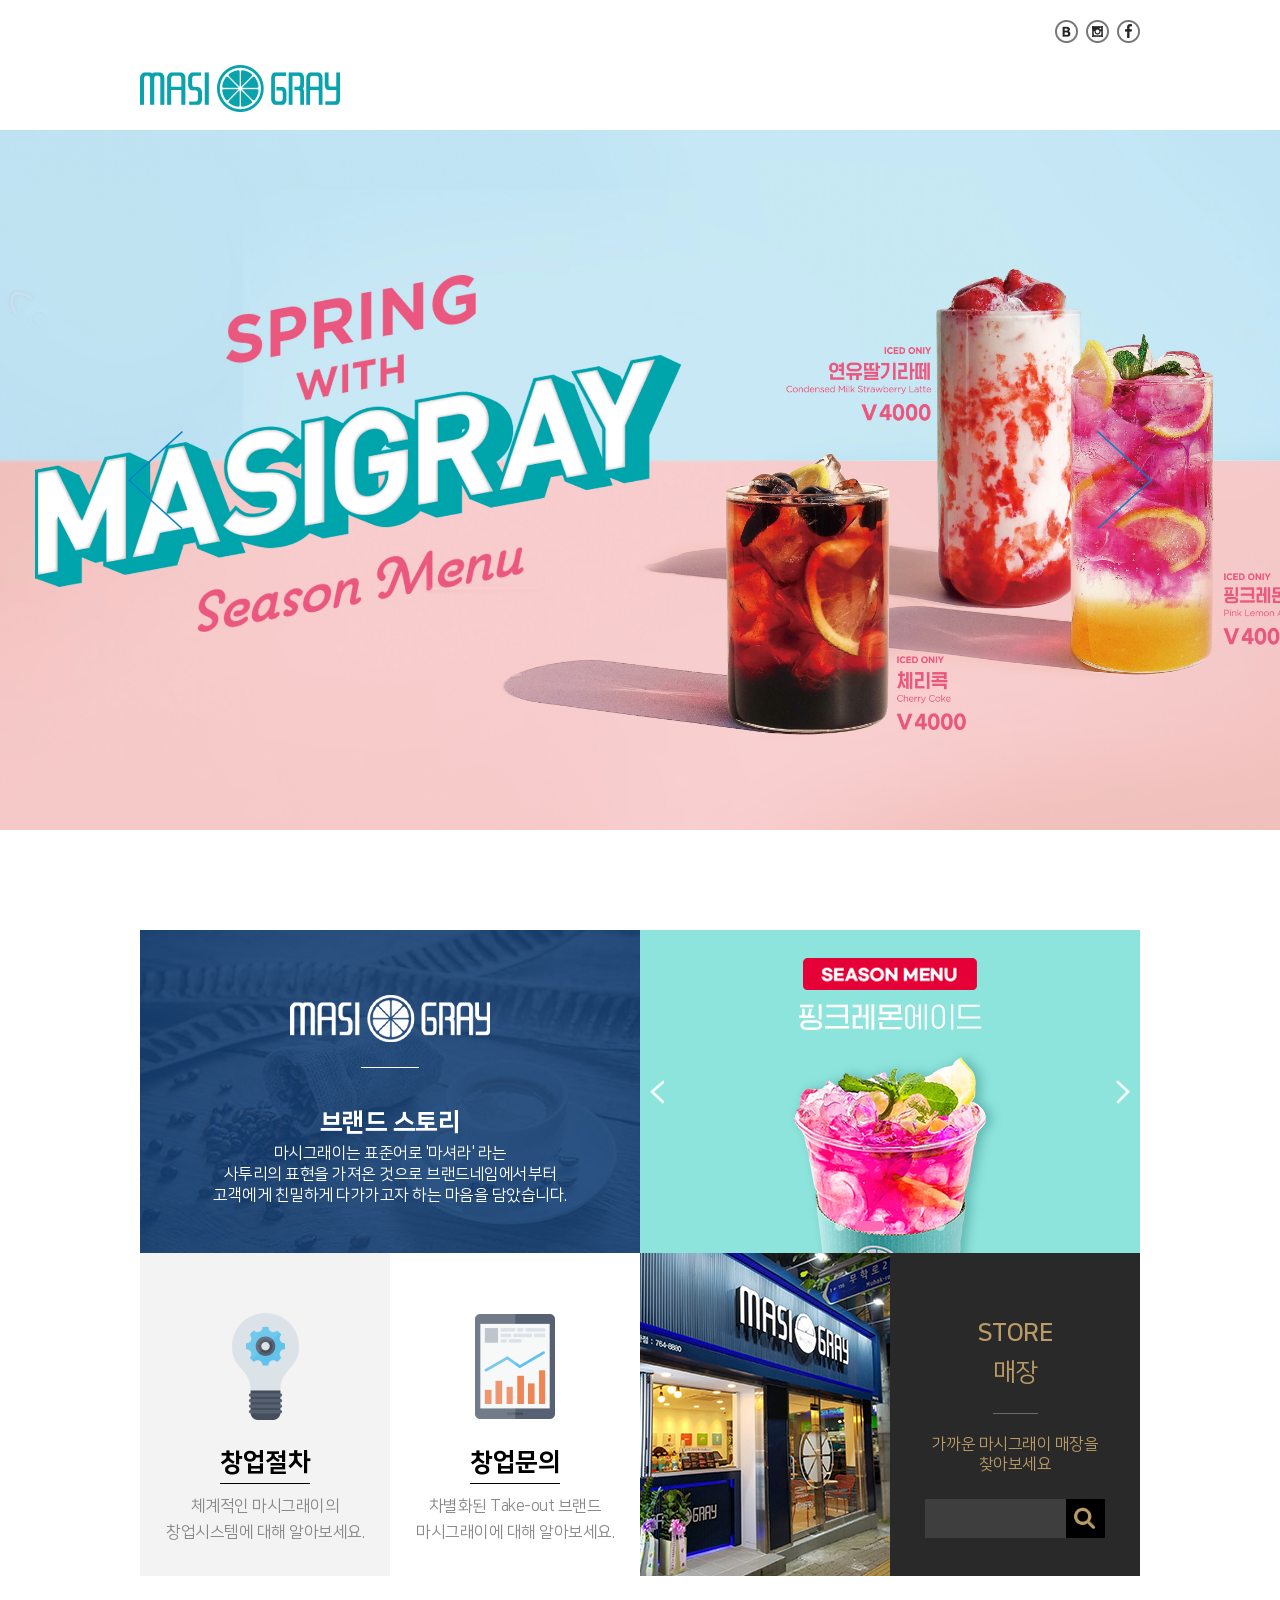
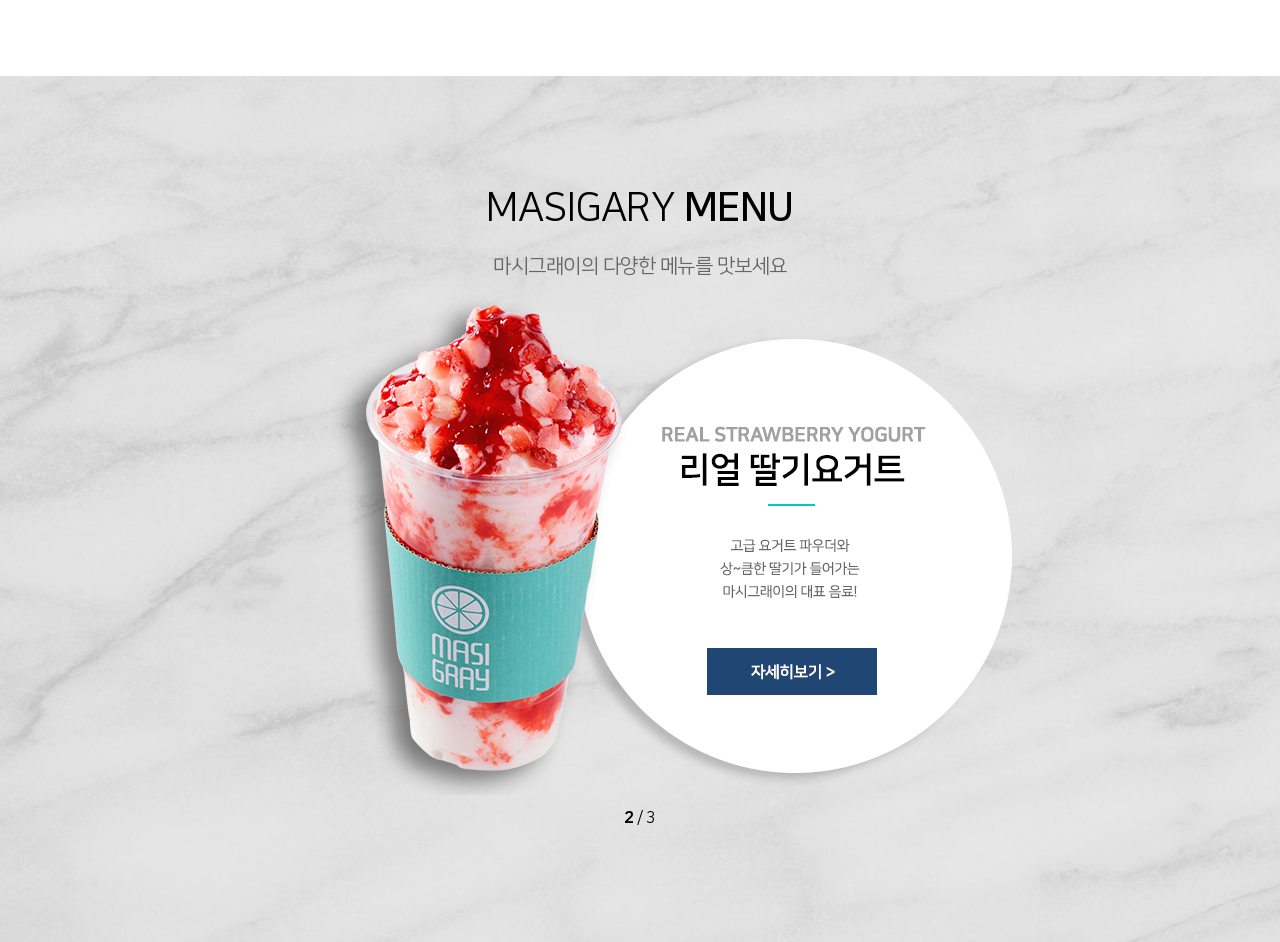
==== index.html @ fab6746f "masigray" ====
<!DOCTYPE html>
<html lang="en">

<head>
  <meta charset="UTF-8">
  <meta http-equiv="X-UA-Compatible" content="IE=edge">
  <meta name="viewport" content="width=device-width, initial-scale=1.0">
  <title>마시그래이</title>

  <script src="https://code.jquery.com/jquery-3.6.0.min.js"
    integrity="sha256-/xUj+3OJU5yExlq6GSYGSHk7tPXikynS7ogEvDej/m4=" crossorigin="anonymous"></script>
  <link rel="stylesheet" href="js/swiper/swiper.min.css">
  <script src="js/swiper/swiper.min.js"></script>

  <link rel="stylesheet" href="css/style.css">
  <script src="js/scrip.js"></script>
</head>

<body>
  <!-- 전체 레이아웃 -->
  <div class="wrap">
    <!-- header -->
    <header class="header">
      <div class="inner">
        <a href="index.html" class="logo">마시그래이</a>
        <div class="gnb"></div>
        <div class="h-sns">
          <ul class="h-sns-list">
            <li><a href="#" class="icon-bg">blog</a></li>
            <li><a href="#" class="icon-is">instagram</a></li>
            <li><a href="#" class="icon-fb">facebook</a></li>
          </ul>
        </div>
      </div>
    </header>
    <!-- visual -->
    <section class="visual">
      <div class="swiper-container sw-visual">
        <!-- 슬라이드 내용 -->
        <div class="swiper-wrapper">
          <div class="swiper-slide">
            <a href="#" class="sw-visual-1"></a>
          </div>
          <div class="swiper-slide">
            <a href="#" class="sw-visual-2"></a>
          </div>
          <div class="swiper-slide">
            <a href="#" class="sw-visual-3"></a>
          </div>
          <div class="swiper-slide">
            <a href="#" class="sw-visual-4"></a>
          </div>
        </div>
        <!-- 슬라이드 좌우버튼 -->
        <button class="sw-visual-prev"></button>
        <button class="sw-visual-next"></button>
      </div>
    </section>
    <!-- items -->
    <section class="items">
      <div class="inner clearfix">
        <div class="items-box">
          <img src="images/mb01_img.png" alt="">

          <span class="bar"></span>

          <a href="#">
            <h3>브랜드 스토리</h3>
            <p>
              마시그래이는 표준어로 '마셔라' 라는 <br>
              사투리의 표현을 가져온 것으로 브랜드네임에서부터 <br>
              고객에게 친밀하게 다가가고자 하는 마음을 담았습니다.
            </p>
          </a>
        </div>
        <div class="items-box">

          <!-- item 슬라이드 -->
          <div class="swiper-container sw-items">
            <!-- 기본형 : 슬라이드 내용 -->
            <div class="swiper-wrapper">
              <div class="swiper-slide">
                <a href="#" class="items-1"></a>
              </div>
              <div class="swiper-slide">
                <a href="#" class="items-2"></a>
              </div>
              <div class="swiper-slide">
                <a href="#" class="items-3"></a>
              </div>
              <div class="swiper-slide">
                <a href="#" class="items-4"></a>
              </div>
              <div class="swiper-slide">
                <a href="#" class="items-5"></a>
              </div>
            </div>

            <!-- 이동버튼 -->
            <button class="sw-items-prev"></button>
            <button class="sw-items-next"></button>

            <!-- 콘트롤 -->
            <div class="sw-items-control">
              <!-- Pagination -->
              <div class="sw-items-pg"></div>              
            </div>

          </div>

        </div>
        <div class="items-box">
          <a href="#">
            <h3>창업절차</h3>
            <p>체계적인 마시그래이의 <br>
              창업시스템에 대해 알아보세요.
            </p>
          </a>
          <a href="#">
            <h3>창업문의</h3>
            <p>차별화된 Take-out 브랜드<br>
              마시그래이에 대해 알아보세요.
            </p>
          </a>
        </div>
        <div class="items-box">
          
          <div class="search-left">            
          </div>

          <div class="search">

            <h2>
              STORE
            </h2>

            <h3>
              매장
            </h3>

            <p>
              가까운 마시그래이 매장을 <br>
              찾아보세요
            </p>

            <form action="" id="search-form" class="search-form" >
              <label for="shop">지점명</label>
              <input type="text" name="shop" id="shop" class="shop">
              <input type="submit" class="search-bt">
            </form>

          </div>

        </div>
      </div>
    </section>
    <!-- bevarage -->
    <section class="bevarage">
      <div class="inner">
        <div class="bevarage-top">
          <h2>MASIGARY <b>MENU</b> </h2>
            <span>마시그래이의 다양한 메뉴를 맛보세요</span>
         
        </div>
<!-- Bevarage 슬라이드 -->
        <div class="swiper-container sw-bevarage">
      <!-- 슬라이드 내용 -->
          <div class="swiper-wrapper">
            <div class="swiper-slide">
              <a href="#">
                <img src="images/menu_slide01.png" alt=""></a>
            </div>
            <div class="swiper-slide">
              <a href="#">
                <img src="images/menu_slide02.png" alt=""></a>
            </div>
            <div class="swiper-slide">
              <a href="#">
                <img src="images/menu_slide03.png" alt=""></a>
            </div>

            
          </div>
          <!-- 좌우버튼  -->
          
          <button class="sw-bevarge-prev"></button>
          <button class="sw-bevarge-next"></button>

        </div>

          <!-- 컨트롤  -->
          <div class="sw-bevarage-control">
            <div class="sw-bevarage-pg"></div>

            
        </div>
      </div>
    </section>
    <!-- franchiser -->
    <section class="franchiser">
      <div class="inner">
      </div>
    </section>
    <!-- sns -->
    <section class="sns">
      <div class="inner">
      </div>
    </section>
    <!-- footer -->
    <footer class="footer">
      <div class="inner">
      </div>
    </footer>
  </div>

</body>

</html>
---- css/style.css ----
@charset 'utf-8';
@import url('nanumsquare/nanumsquare.css');

* {
  margin: 0;
  padding: 0;
  box-sizing: border-box;
  outline-style: none;
}

ul,
li {
  list-style: none;
}

a {
  text-decoration: none;
  color: #333;
}

img {
  vertical-align: top;
  border: 0;
}

html {
  font-size: 16px;
}


body {
  font-family: 'NanumSquare', 'Malgun Gothic', '맑은 고딕', "돋움", Verdana, sans-serif;
  font-weight: 400;
  font-size: 14px;
  letter-spacing: -0.5px;
  line-height: 1.6;
  color: #888;
}

/* 공통(재사용) */
.inner {
  position: relative;
  display: block;
  width: 100%;
  max-width: 1000px;
  margin: 0 auto;
}

/* float를 해제 */
.clearfix::after {
  content: '';
  position: relative;
  display: block;
  width: 100%;
  clear: both;
}

/* header */
.header {
  position: relative;
  display: block;
  z-index: 9999;
}

.header .inner {
  height: 130px;
}

.logo {
  position: absolute;
  left: 0;
  top: 65px;
  display: block;
  width: 200px;
  height: 47px;
  background: url('../images/logo.png') no-repeat center;
  background-size: contain;
  font-size: 0;

}

.gnb {
  position: absolute;
  right: 0;
  top: 75px;
  display: block;
}

.h-sns {
  position: absolute;
  right: 0;
  top: 20px;
  display: block;
}

.h-sns-list {
  position: relative;
  display: block;
  overflow: hidden;
}

.h-sns-list li {
  position: relative;
  display: block;
  float: left;
  margin-left: 8px;
}

.h-sns-list li:first-child {
  margin-left: 0;
}

.h-sns-list li a {
  position: relative;
  display: block;
  width: 23px;
  height: 23px;
  font-size: 0;
}

.icon-bg {
  background: url('../images/sns_blog.png') no-repeat center;
  background-size: cover;
}

.icon-is {
  background: url('../images/sns_insta.png') no-repeat center;
  background-size: cover;
}

.icon-fb {
  background: url('../images/sns_facebook.png') no-repeat center;
  background-size: cover;
}

/* visual */
.visual {
  position: relative;
  display: block;
  height: 700px;
}

.sw-visual {
  width: 100%;
  height: 100%;
}

.sw-visual a {
  position: relative;
  display: block;
  width: 100%;
  height: 100%;
}

.sw-visual-1 {
  background: url('../images/main_visual01.jpg') no-repeat center;
  background-size: cover;
}

.sw-visual-2 {
  background: url('../images/main_visual02.jpg') no-repeat center;
  background-size: cover;
}

.sw-visual-3 {
  background: url('../images/main_visual03.jpg') no-repeat center;
  background-size: cover;
}

.sw-visual-4 {
  background: url('../images/main_visual04.jpg') no-repeat center;
  background-size: cover;
}

.sw-visual-prev {
  position: absolute;
  left: 10%;
  top: 50%;
  transform: translateY(-50%);

  display: block;
  width: 55px;
  height: 98px;
  background: url('../images/btn_arrow.png') no-repeat;
  /* background-position: 0 0; */
  background-size: cover;

  z-index: 9;
  border: 0;
  cursor: pointer;
}

.sw-visual-next {
  position: absolute;
  right: 10%;
  top: 50%;
  transform: translateY(-50%);

  display: block;
  width: 55px;
  height: 98px;
  background: url('../images/btn_arrow.png') no-repeat right top;
  /* background-position: -55px 0; */
  background-size: cover;

  z-index: 9;
  border: 0;
  cursor: pointer;
}

.sw-visual-pg {
  z-index: 9;
}

/* visual PC 버전 */
/* visual 반응형 버전 */
@media all and (max-width:1000px) {
  .visual {
    height: 70vw;
  }

  .sw-visual-next {
    width: 5.5vw;
    height: 9.8vw;
    /* background-position: -5.5vw 0; */
  }

  .sw-visual-prev {
    width: 5.5vw;
    height: 9.8vw;
  }
}

/* items */
.items {
  position: relative;
  display: block;
  padding: 100px 0;
}

.items .inner {}

.items-box {
  position: relative;
  display: block;
  width: 50%;
  height: 323px;
  float: left;
  overflow: hidden;
}

.items-box:nth-child(1) {
  background: url('../images/mb01_bg.jpg') no-repeat center;
  background-size: cover;
  text-align: center;
}

.items-box:nth-child(1) img {
  margin-top: 65px;
  margin-bottom: 25px;
}

.items-box:nth-child(1) span {
  position: relative;
  display: block;
  width: 58px;
  height: 1px;
  background-color: #fff;
  margin: 0 auto;
  margin-bottom: 35px;
}

.items-box:nth-child(1) a  {
  position: relative;
  display: block
}
.items-box:nth-child(1) a h3 {
  position: relative;
  display: block;
  font-size: 25px;
  color: #fff;
}
.items-box:nth-child(1) a p {
  position: relative;
  display: block;
  font-size: 16px;
  color: #fff;
  line-height: 1.3;
}

/* 슬라이드 넣기 */
.items-box:nth-child(2) {  
}

.sw-items {
  width: 100%;
  height: 100%;
}
.sw-items .swiper-slide a {
  position: relative;
  display: block;
  width: 100%;
  height: 100%;
}
.items-1 {
  background: url('../images/mb02_bg.jpg') no-repeat center;
  background-size: cover;
}
.items-2 {
  background: url('../images/mb03_bg.jpg') no-repeat center;
  background-size: cover;
}
.items-3 {
  background: url('../images/mb04_bg.jpg') no-repeat center;
  background-size: cover;
}
.items-4 {
  background: url('../images/mb05_bg.jpg') no-repeat center;
  background-size: cover;
}
.items-5 {
  background: url('../images/mb06_bg.jpg') no-repeat center;
  background-size: cover;
}

.sw-items-prev {
  position: absolute;
  left: 10px;
  top: 50%;
  transform: translateY(-50%);
  display: block;
  width: 14px;
  height: 23px;
  background: url('../images/btn_arrow2.png') no-repeat 0 0;
  z-index: 9;
  border: 0;
  cursor: pointer;
}
.sw-items-next {  
  position: absolute;
  right: 10px;
  top: 50%;
  transform: translateY(-50%);
  display: block;
  width: 14px;
  height: 23px;
  background: url('../images/btn_arrow2.png') no-repeat right top;
  z-index: 9;
  border: 0;
  cursor: pointer;
}

.sw-items-control {
  position: absolute;
  left: 50%;
  transform: translateX(-50%);
  bottom: 10px;
  display: block;
  z-index: 9;
}

.sw-items-pg .swiper-pagination-bullet {
  width: 10px;
  height: 10px;
  background-color: #fff;
  opacity: 0.5;
  margin: 5px;
  border-radius: 5px;

  transition: all 0.5s;
}

.sw-items-pg .swiper-pagination-bullet-active {
  width: 30px; 
  background-color: hotpink; 
  opacity: 1;
}


/* 링크 */
.items-box:nth-child(3) {
}

.items-box:nth-child(3) a {
  position: relative;
  display: block;
  width: 50%;
  height: 100%;
  float: left;
  text-align: center;
}

.items-box:nth-child(3) a:first-child{
  background: #f3f3f3 url('../images/franchise_ico01.png') no-repeat center 60px;
}

.items-box:nth-child(3) a:last-child{
  background: #fff url('../images/franchise_ico02.png') no-repeat center 60px;
}

.items-box:nth-child(3) a h3 {
  position: relative;
  display: inline-block;
  text-align: center;
  font-size: 25px;
  color: #000;

  margin-top: 190px;
  margin-bottom: 10px;
  border-bottom: 1px solid #000;
}


.items-box:nth-child(3) a p {
  position: relative;
  display: block;
  text-align: center;
  font-size: 16px;
  color: #888;
}


.items-box:nth-child(4) {
  
}

.search-left {
  position: relative;
  display: block;
  width: 50%;
  height: 100%;
  float: left;
  background: url('../images/store01.jpg') no-repeat left center;
  background-size: cover;
}

.search {
  position: relative;
  display: block;
  width: 50%;
  height: 100%;
  background-color: #292929;

  float: right;
  text-align: center;

  padding: 0 35px;
}


.search h2 {
  position: relative;
  display: block;
  font-size: 25px;
  color: #ba9b65;
  font-weight: 500;
  margin-top: 60px;
}

.search h3 {
  position: relative;
  display: inline-block;
  font-size: 25px;
  color: #ba9b65;
  font-weight: 400;

  padding-bottom: 20px;
  margin-bottom: 20px;
  border-bottom: 1px solid #6a6a6a;
}

.search p {
  position: relative;
  display: block;
  font-size: 16px;
  color: #ba9b65;
  font-weight: 400;
  line-height: 20px;

  margin-bottom: 25px;
}

.search-form {
  position: relative;
  display: block;
  width: 100%;
  height: 39px;
  background-color: #3e3e3e;
  padding-right: 39px;
}

.search-form label {
  display: none;
}

.shop {
  position: relative;
  display: block;
  width: 100%;
  line-height: 39px;
  color: #fff;
  background-color: transparent;
  border: 0;

  padding: 0 10px;
}

.search-bt {
  position: absolute;
  right: 0;
  top: 0;
  display: block;
  width: 39px;
  height: 39px;
  background: url('../images/btn_store.gif') no-repeat center;
  border: 0;
  font-size: 0;
}

/* items PC 영역 */
/* items 반응형 영역 */
@media all and (max-width: 1000px) {
  .items {
    padding: 10vw 0;
  }
}

@media all and (max-width: 800px) {
  .items-box:nth-child(3) a p {
    font-size: 14px;
  }
}

@media all and (max-width: 640px) {
  .items-box {
    width: 100%;
  }
  .items-box:nth-child(3) a p {
    font-size: 16px;
  }
}


/* bevarage */
.bevarage {
  position: relative;
  display: block;
  background: url('../images/main-menu-cover.jpg');
  background-size: cover;

  padding:100px 0;
}

@media all and (max-width:1000px){
  .bevarage{
    padding:10vw 0;
  }
}



.bevarage-top{
  position: relative;
  display: block;

}
.bevarage-top h2{
  font-size: 40px;
  color: #000;
  text-align: center;
  
font-weight: 400;
}

.bevarage-top h2 b{
 font-weight: 500;
  

}

.bevarage-top span{
position: relative;
display: block;
text-align: center;
font-size: 20px;
color: #666;
margin-top: 10px;
}
/* Bevarage 슬라이드  */


.sw-bevarage{
  width:100%;
  height: 560px;
 
}

.sw-bevarage a {
  position: relative;
  display: block;
}


.sw-bevarage a img{
  width:100%;
  height: auto;
}


.sw-bevarage-prev{
  position: absolute;
  left:10px;
  top:50%;
  transform: translateY(-50%);
  display: block;
  width: 55px;
  height: 98px;
  background: url('../images/btn_arrow3.png')no-repeat 0 0;
  background-size: cover;
cursor: pointer;
border: 0;
z-index: 9;
}
.sw-bevarage-next{
  position: absolute;
  right:10px;
  top:50%;
  transform: translateY(-50%);
  display: block;
  width: 55px;
  height: 98px;
  background: url('../images/btn_arrow3.png')no-repeat 100% 0;
  background-size: cover;
cursor: pointer;
border: 0;
z-index: 9;
}

.sw-bevarage-control{
  position: absolute;
  left: 50%;
  transform: translateX(-50%);
  bottom: 10px;
  display:block;
  z-index: 9;
}

.sw-bevarage-pg{
  font-size: 16px;
  color: #000;
}

.sw-bevarage-pg .swiper-pagination-current{
  font-weight: 600;
}
@media all and (max-width:1000px){
  .bevarage{
    padding: 10vw 0;
  }

  .bevarage-top h2{
    font-size: 30px;
  }
  .bevarage-top span{
    font-size: 15px;
  }

  .sw-bevarage{
    height: 56vw;
  }

  .sw-bevarage-prev
  .sw-bevarage-next,{

 
    width:5.5vw;
    height:9.8vw;
  }
}


/* franchiser */
.franchiser {
  position: relative;
  display: block;
}

/* sns */
.sns {
  position: relative;
  display: block;
}

/* footer */
.footer {
  position: relative;
  display: block;
}
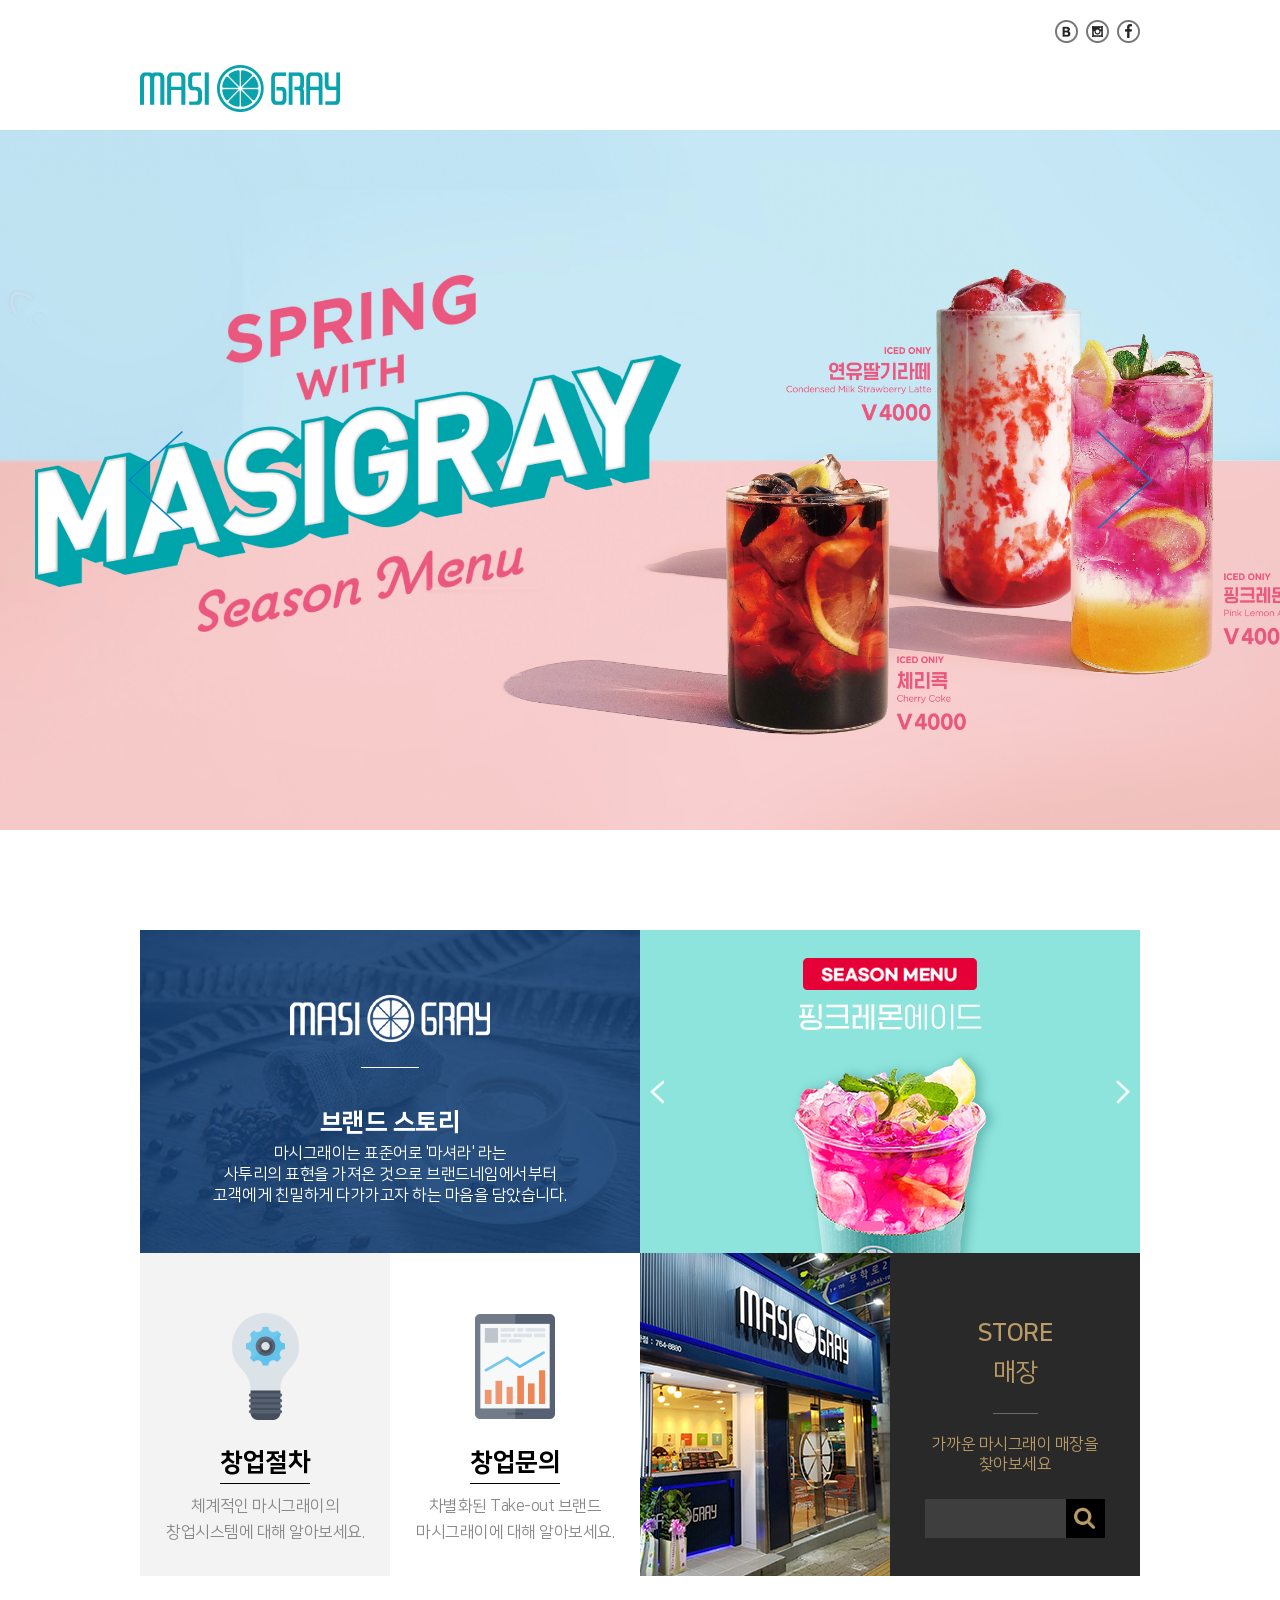
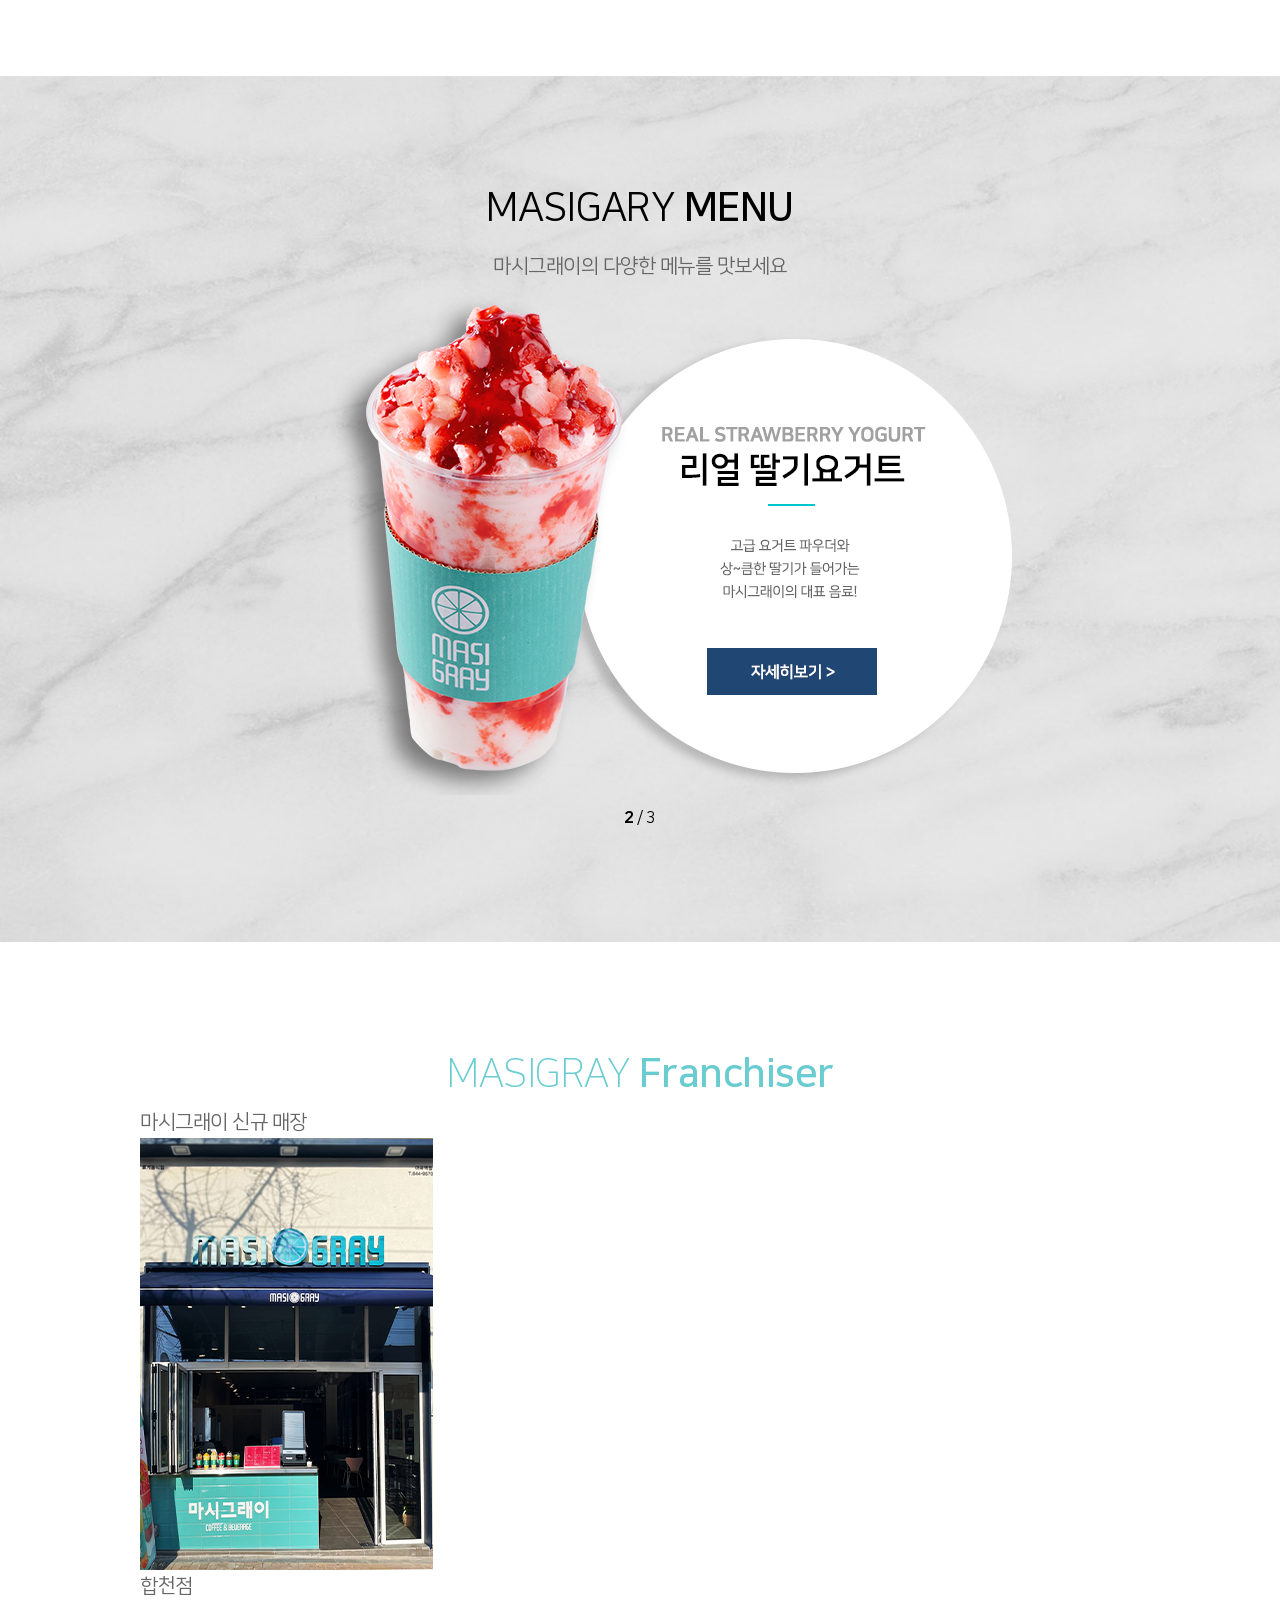
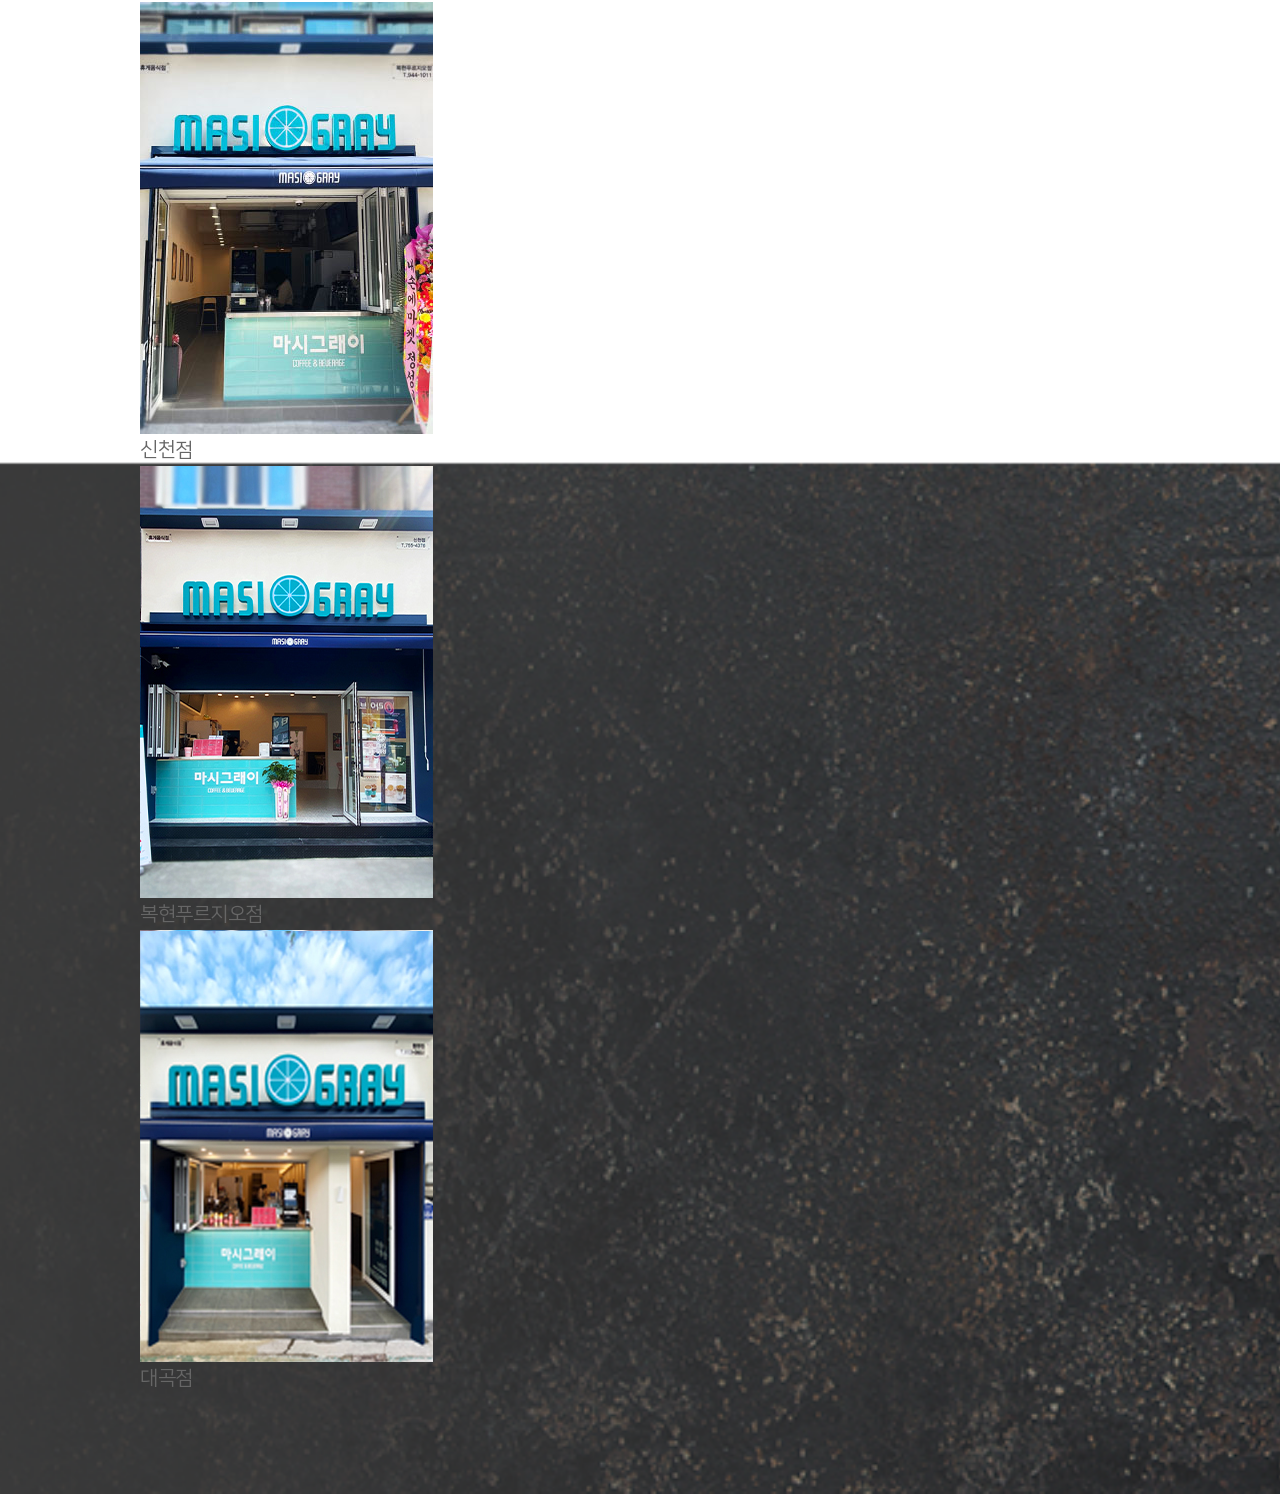
==== commit e86d5bdc: "프랜차이즈 기능완료" ====
--- a/index.html
+++ b/index.html
@@ -199,6 +199,25 @@
     <!-- franchiser -->
     <section class="franchiser">
       <div class="inner">
+
+        <div class="franchiser-top">
+          <h2>MASIGRAY <b>Franchiser</b></h2>
+          <span>마시그래이 신규 매장</span>
+          <ul class="franchiser-list clearfix">
+            <li><a href="#"><img src="images/2021-12-29_409857932.jpg" alt="">
+              <span>합천점</span>
+            </a></li>
+            <li><a href="#"><img src="images/2022-01-17_609560025[1].jpg" alt="">
+              <span>신천점</span>
+            </a></li>
+            <li><a href="#"><img src="images/2022-04-01_831078637.jpg" alt="">
+              <span>복현푸르지오점</span>
+            </a></li>
+            <li><a href="#"><img src="images/2022-05-02_808178641.jpg" alt="">
+              <span>대곡점</span>
+            </a></li>
+          </ul>
+        </div>
       </div>
     </section>
     <!-- sns -->
--- a/css/style.css
+++ b/css/style.css
@@ -683,7 +683,111 @@
 .franchiser {
   position: relative;
   display: block;
-}
+  background: url('../images/main-store-bg.png')no-repeat center;
+  background-size: cover;
+  padding: 100px 0;
+}
+
+
+.franchiser .inner{
+
+
+}
+.franchiser-top{
+  position: relative;
+  display: block;
+  
+}
+.franchiser h2{
+  position: relative;
+  display: block;
+  font-size: 40px;
+  color: #69ccd0;
+  font-weight: 300;
+  text-align: center;
+  
+
+}
+.franchiser h2 b{
+  font-weight: 500;
+}
+.franchiser span{
+  position: relative;
+  display: block;
+font-size: 20px;
+color: #666;
+}
+
+.franchiser list {
+position: relative;
+display: block;
+margin-top: 40px;
+}
+.franchiser list li {
+  position: relative;
+  display: block;
+  float: left;
+  width:25%;
+  margin-right: 4%;
+}
+
+.franchiser-list li:last-child{
+  margin-right:0;
+}
+.franchiser list li a {
+  position: relative;
+  display: block;
+  text-align: center;
+}
+.franchiser list li a img{
+  width:auto;
+  height: 324px;
+}
+.franchiser list li a span{
+  position: relative;
+  display: block;
+  margin-top: 20px;
+  color: #fff;
+  text-align: center;
+  font-size: 20px;
+}
+
+
+
+
+/* 프랜차이즈 반응형 영역 */
+@media all and (max-width:1000px){
+  .franchiser{
+    padding: 10vw 0;
+  }
+
+  .franchiser-top h2{
+    font-size: 30px;
+  }
+  .franchiser-top span {
+    font-size: 15px;
+  }
+
+  .franchiser list {
+  
+    margin-top: 4vw;
+    }
+    .franchiser list li a img{
+     
+      height: 32.4vw;
+    }
+    .franchiser list li a span{
+      font-size: 15px;
+      white-space: nowrap;
+      margin-top: 2vw;
+}
+
+  
+
+}
+
+
+
 
 /* sns */
 .sns {
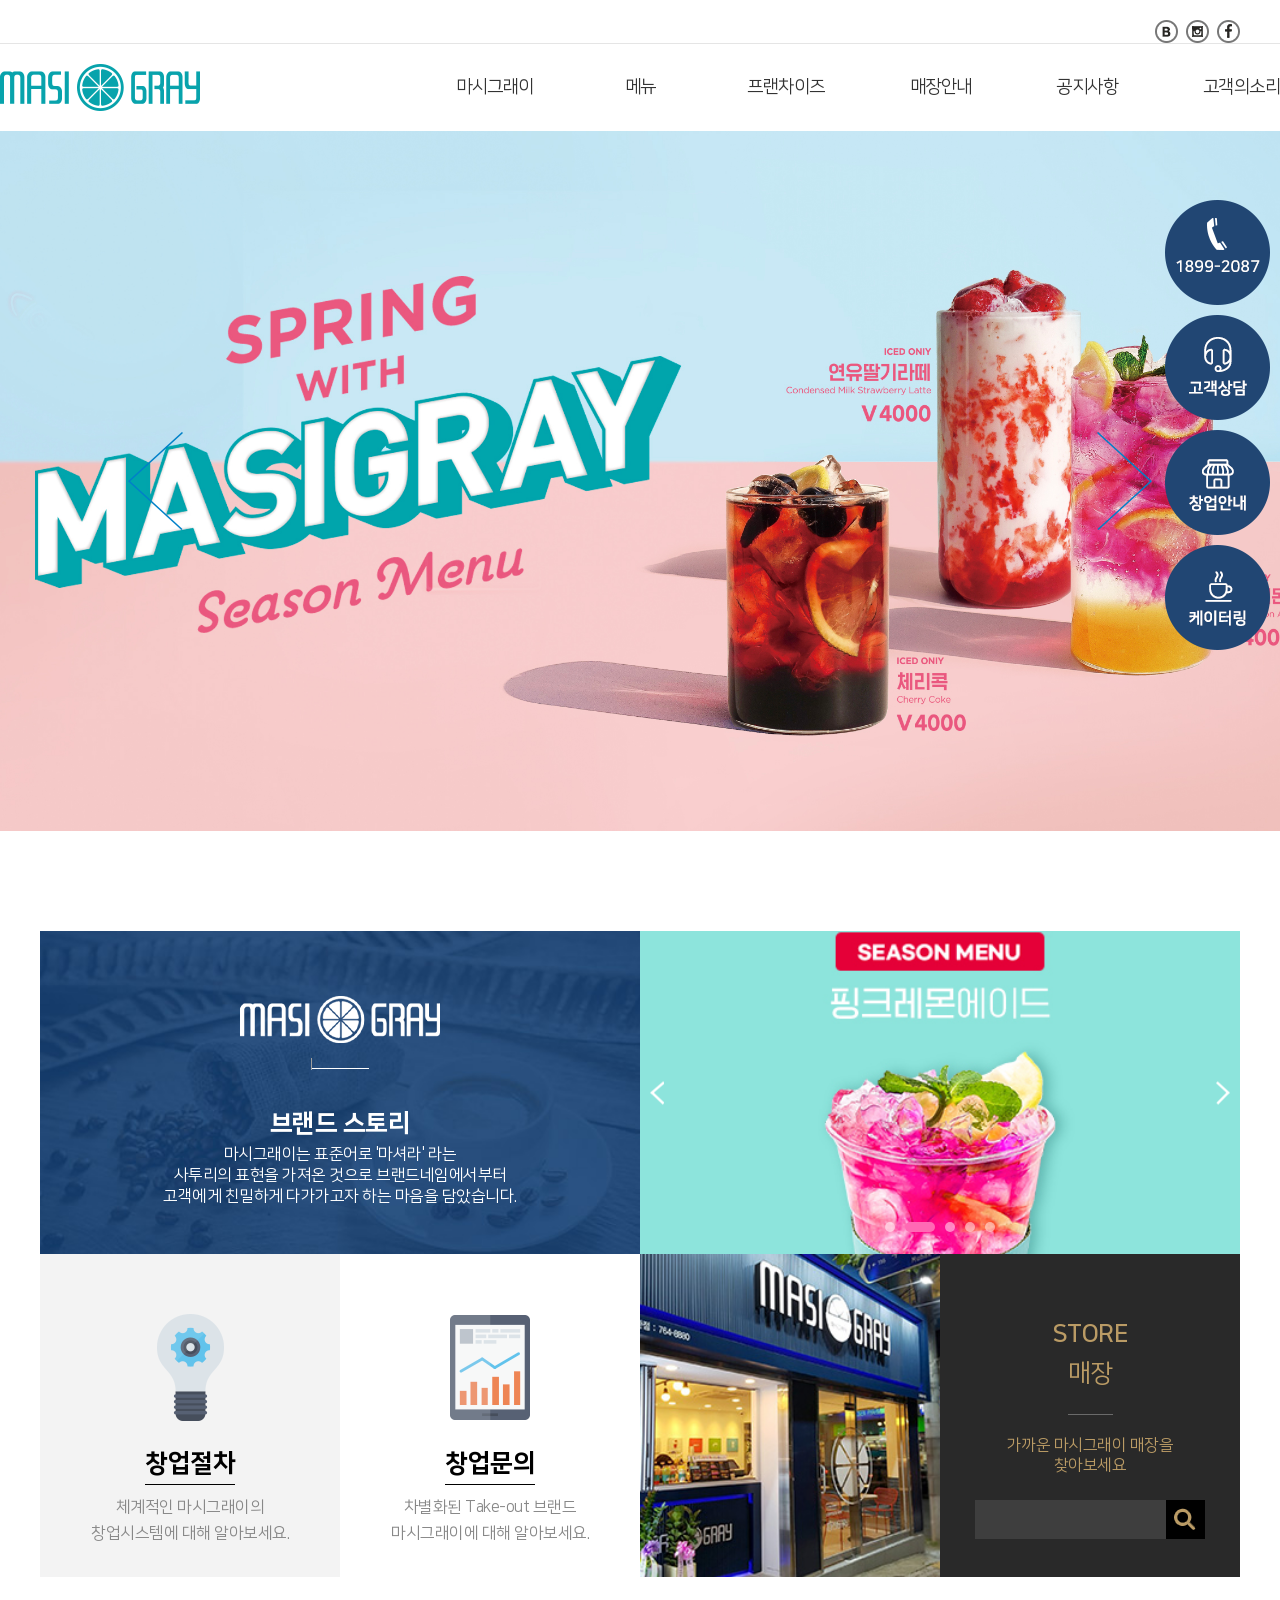
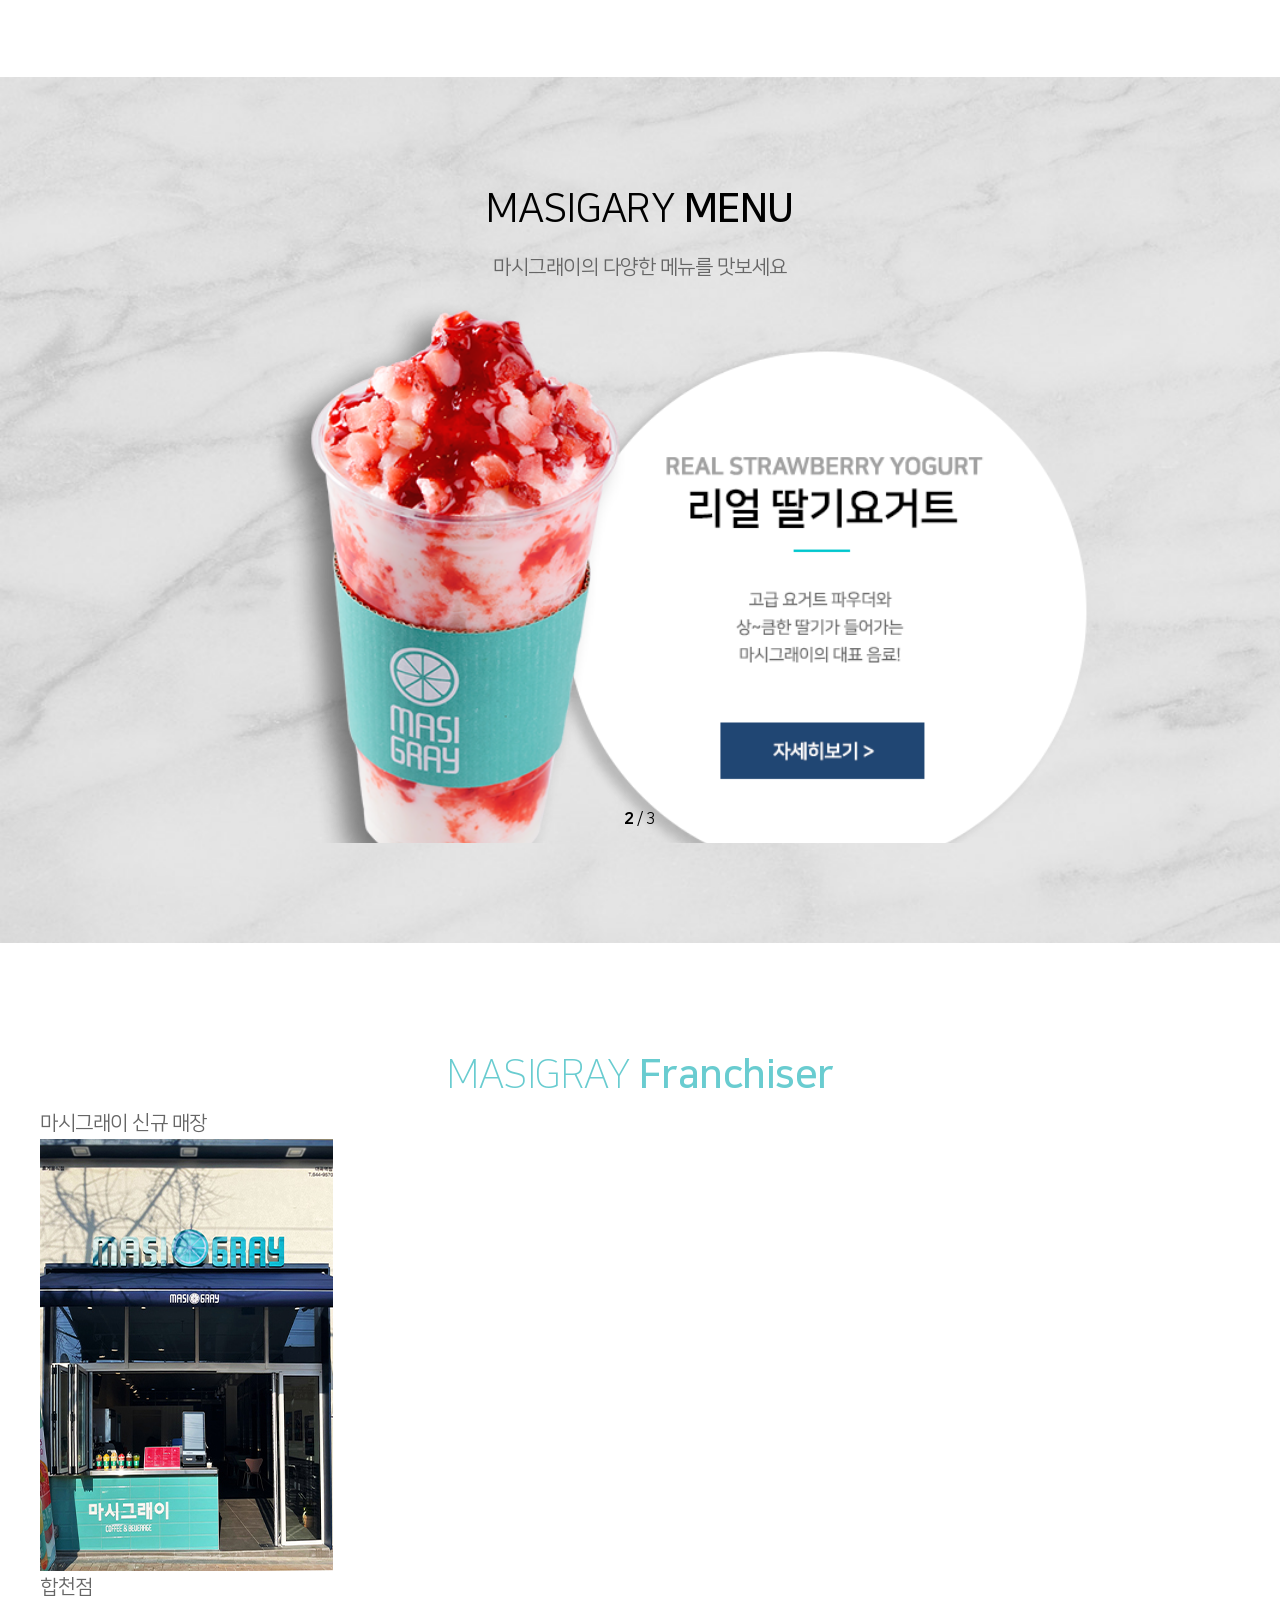
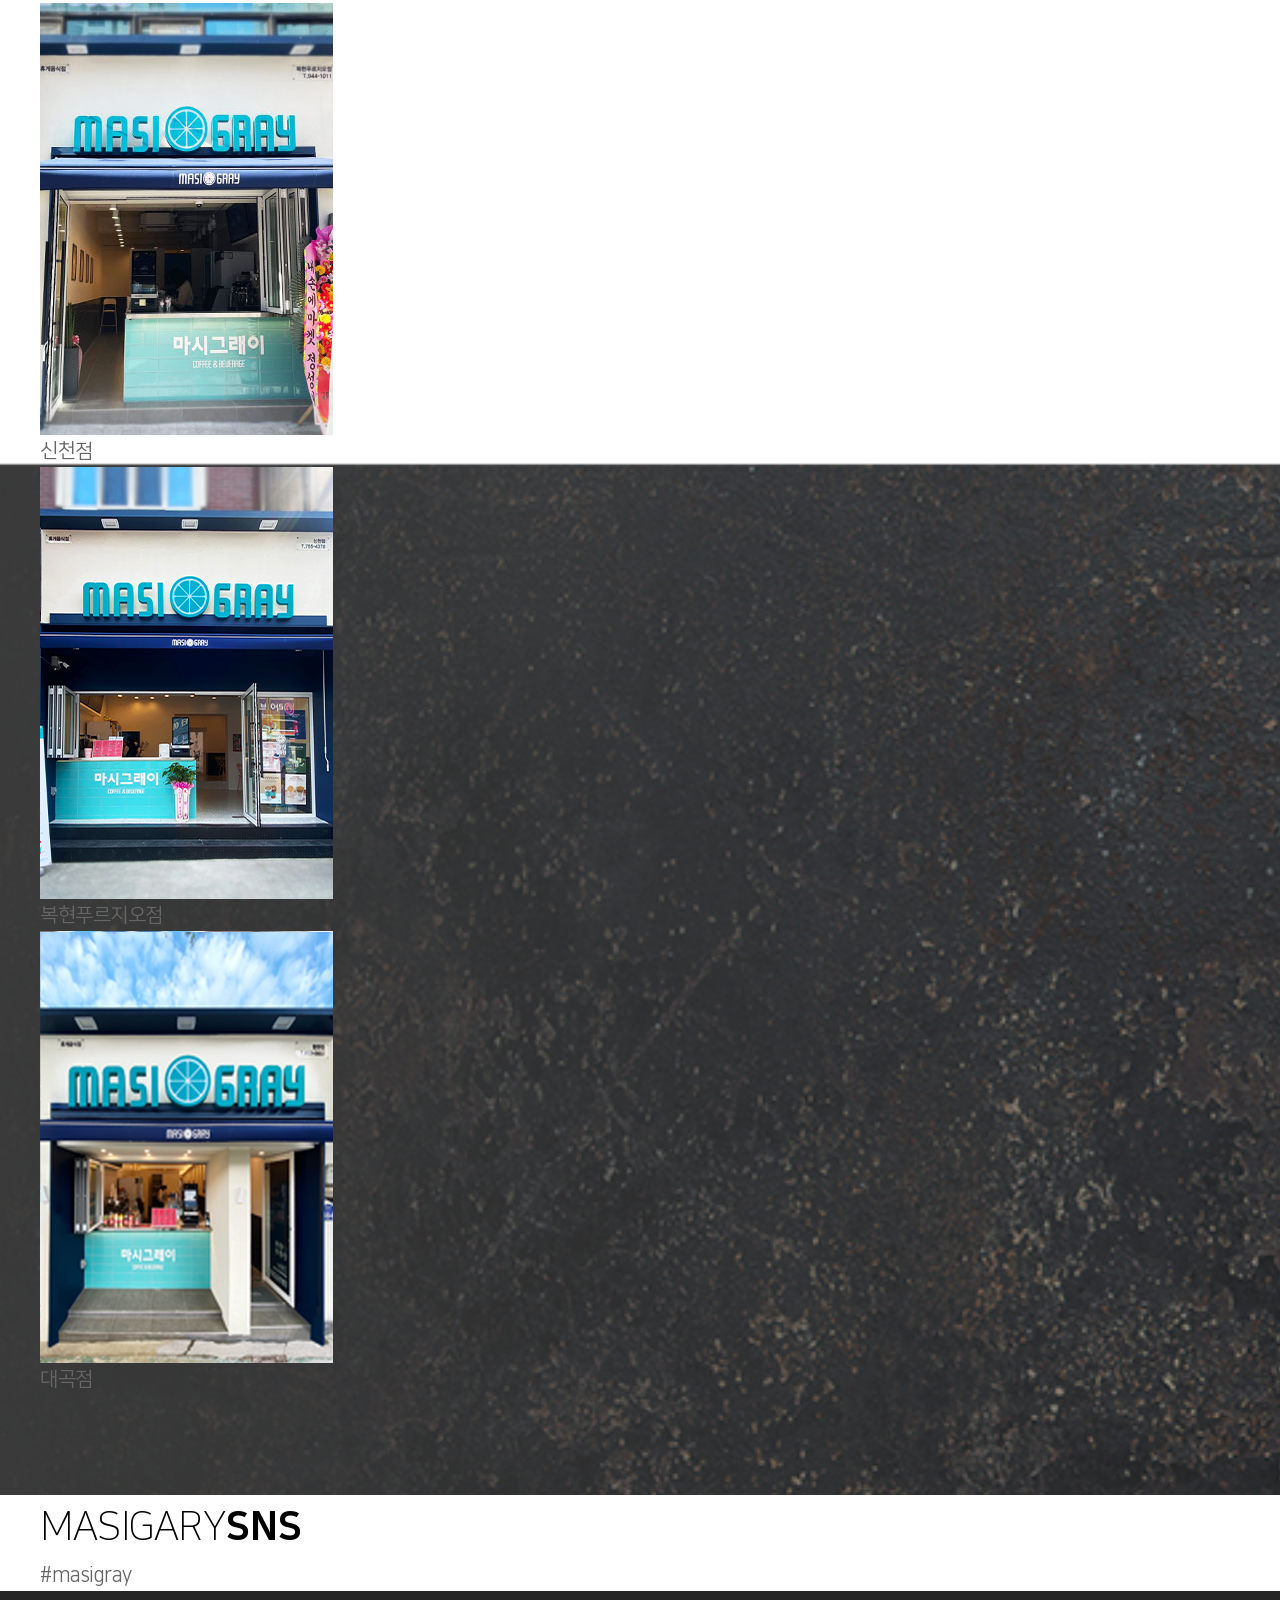
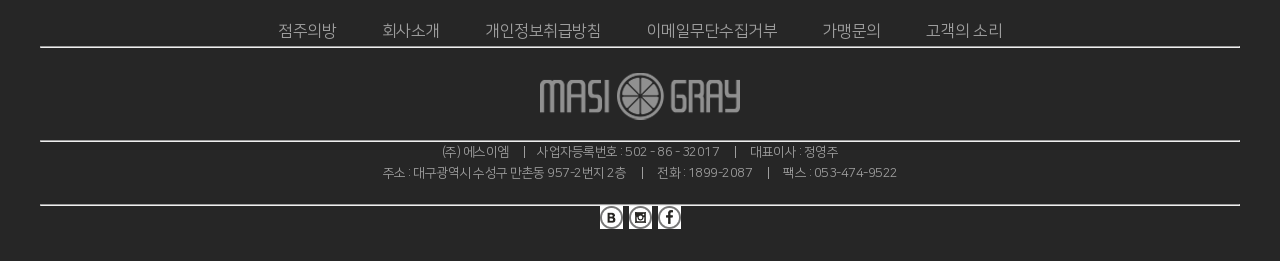
==== commit 567f08d7: "masigray" ====
--- a/index.html
+++ b/index.html
@@ -3,6 +3,13 @@
 
 <head>
   <meta charset="UTF-8">
+  <link rel="apple-touch-icon" sizes="180x180" href="images/apple-touch-icon.png">
+<link rel="icon" type="image/png" sizes="32x32" href="images/favicon-32x32.png">
+<link rel="icon" type="image/png" sizes="16x16" href="images/favicon-16x16.png">
+<link rel="manifest" href="images/site.webmanifest">
+<link rel="mask-icon" href="images/safari-pinned-tab.svg" color="#5bbad5">
+<meta name="msapplication-TileColor" content="#da532c">
+<meta name="theme-color" content="#ffffff">
   <meta http-equiv="X-UA-Compatible" content="IE=edge">
   <meta name="viewport" content="width=device-width, initial-scale=1.0">
   <title>마시그래이</title>
@@ -17,19 +24,95 @@
 </head>
 
 <body>
+  
   <!-- 전체 레이아웃 -->
+  <div class="fix-menu">
+    <a href="#"><img src="images/fix-1.png" alt="전화상담"></a>
+    <a href="#"><img src="images/fix-2.png" alt="고객상담"></a>
+    <a href="#"><img src="images/fix-3.png" alt="창업안내"></a>
+    <a href="#"><img src="images/fix-4.png" alt="케이터링"></a>
+  </div>
   <div class="wrap">
     <!-- header -->
     <header class="header">
       <div class="inner">
-        <a href="index.html" class="logo">마시그래이</a>
-        <div class="gnb"></div>
-        <div class="h-sns">
-          <ul class="h-sns-list">
-            <li><a href="#" class="icon-bg">blog</a></li>
-            <li><a href="#" class="icon-is">instagram</a></li>
-            <li><a href="#" class="icon-fb">facebook</a></li>
-          </ul>
+        <div class="header-top clearfix">
+        
+  
+        
+              <ul class="h-sns-list">
+                <li><a href="#" class="icon-bg">blog</a></li>
+                <li><a href="#" class="icon-is">instagram</a></li>
+                <li><a href="#" class="icon-fb">facebook</a></li>
+              </ul>
+            </div>
+            
+          </div>
+
+        </div>
+        <div class="header-main clearfix">
+          <a href="index.html" class="logo">마시그래이</a>
+<div class="gnb">
+  <ul class="menu">
+       
+    <li>
+       <a href="#">마시그래이</a>
+      <ul class="submenu">
+         <li><a href="#">회사소개</a></li>
+         <li><a href="#">연혁</a></li>
+         <li><a href="#">CEO인사말</a></li>
+         <li><a href="#">BI / 비전</a></li>
+         <li><a href="#">오시는길</a></li>
+       </ul>
+    </li>
+    
+    <li>
+       <a href="#">메뉴</a>
+      <ul class="submenu">
+         <li><a href="#">신메뉴</a></li>
+         <li><a href="#">커피</a></li>
+         <li><a href="#">음료</a></li>
+         <li><a href="#">디저트</a></li>
+         <li><a href="#">MD상품</a></li>
+       </ul>
+    </li>
+    
+    <li>
+    <a href="#">프랜차이즈</a>
+      <ul class="submenu">
+         <li><a href="#">가맹안내</a></li>
+         <li><a href="#">가맹절차</a></li>
+         <li><a href="#">매장인테리어</a></li>
+         <li><a href="#">커피 아카데미</a></li>
+         <li><a href="#">가맹상담신청</a></li>
+       </ul>
+    </li>
+    
+    <li>
+       <a href="#">매장안내</a>
+      <ul class="submenu">
+         <li><a href="#">매장안내</a></li>
+       </ul>
+    </li>
+    
+    <li><a href="#">공지사항</a>
+      <ul class="submenu">
+         <li><a href="#">공지사항</a></li>
+         <li><a href="#">이벤트</a></li>
+       </ul>
+    </li>
+    
+    <li>
+       <a href="#">고객의소리</a>
+      <ul class="submenu">
+         <li><a href="#">FAQ</a></li>
+         <li><a href="#">Q&amp;A</a></li>
+         <li><a href="#">케이터링</a></li>
+       </ul>
+    </li>
+    
+  </ul>
+</div>
         </div>
       </div>
     </header>
@@ -223,11 +306,63 @@
     <!-- sns -->
     <section class="sns">
       <div class="inner">
+        <div class="sns-top">
+          <h2>MASIGARY<b>SNS</b></h2>
+          <span>#masigray</span>
+        </div>
       </div>
     </section>
     <!-- footer -->
     <footer class="footer">
       <div class="inner">
+        <ul class="footer-menu clearfix">
+          <li>
+            <a href="#">점주의방
+
+          </a>
+          </li>
+          <li>
+            <a href="#">회사소개
+
+          </a>
+          </li>
+          <li>
+            <a href="#">개인정보취급방침
+
+          </a>
+          </li>
+          <li>
+            <a href="#">이메일무단수집거부
+
+          </a>
+          </li>
+          <li>
+            <a href="#">가맹문의
+
+          </a>
+          </li>
+          <li>
+            <a href="#">고객의 소리
+
+          </a>
+          </li>
+        </ul>
+        <hr>
+        <a href="#" class="footer-logo">
+          
+          <img src="images/마시그래이 (1).png" alt="마시그래이">
+        </a>
+<hr>
+        <p class="footer-copy">
+          (주) 에스이엠 <i class="bar"></i>사업자등록번호 : 502 - 86 - 32017 <i class="bar"></i> 대표이사 : 정영주<br>
+주소 : 대구광역시 수성구 만촌동 957-2번지 2층 <i class="bar"></i> 전화 : 1899-2087 <i class="bar"></i> 팩스 : 053-474-9522
+        </p>
+        <hr>
+        <ul class="footer-sns clearfix">
+          <li><a href="#"><img src="images/sns_blog.png" alt=""></a></li>
+          <li><a href="#"><img src="images/sns_insta.png" alt=""></a></li>
+          <li><a href="#"><img src="images/sns_facebook.png" alt=""></a></li>
+        </ul>
       </div>
     </footer>
   </div>
--- a/css/style.css
+++ b/css/style.css
@@ -25,6 +25,7 @@
 
 html {
   font-size: 16px;
+  overflow: hidden;
 }
 
 
@@ -35,14 +36,37 @@
   letter-spacing: -0.5px;
   line-height: 1.6;
   color: #888;
-}
-
+  
+}
+
+
+.fix-menu {
+  position: fixed;
+  right: 10px;
+  top: 200px;
+  display: block;
+  z-index: 99999;
+}
+
+
+.fix-menu a {
+  position: relative;
+  display: block;
+  margin-bottom: 10px;
+}
+
+
+@media all and (max-width:700px){
+  .fix-menu{
+    display: none;
+  }
+}
 /* 공통(재사용) */
 .inner {
   position: relative;
   display: block;
   width: 100%;
-  max-width: 1000px;
+  max-width: 1200px;
   margin: 0 auto;
 }
 
@@ -59,81 +83,246 @@
 .header {
   position: relative;
   display: block;
+  
   z-index: 9999;
-}
-
-.header .inner {
+ border-bottom: 1px solid rgba(0,0,0,0.1);
+
+}
+.header .inner{
+ 
+  max-width: 1200px;
+  background-color: #fff;
+}
+
+.header .inner::before{
+  content: '';
+  position: absolute;
+  left:50%;
+  transform:translateX(-50%);
+  top:0;
+  display: block;
+  width:100vw;
+  height: 100%;
+  background-color:#fff;
+}
+.header-fix{
+  position:fixed;
+  left:0;
+  top:0;
+  padding: 100%;
+}
+/* .header .inner {
   height: 130px;
+} */
+
+.header-top{
+  position: relative;
+  display: block;
+padding-top: 20px;
+
+}
+
+.header-top-close{
+  display: none;
+}
+
+
+.h-sns-list {
+  position: relative;
+  display: block;
+  float: right;
+  overflow: hidden;
+}
+
+.h-sns-list li {
+  position: relative;
+  display: block;
+  float: left;
+  margin-left: 8px;
+}
+
+.h-sns-list li:first-child {
+  margin-left: 0;
+}
+
+.h-sns-list li a {
+  position: relative;
+  display: block;
+  width: 23px;
+  height: 23px;
+  font-size: 0;
+}
+
+.icon-bg {
+  background: url('../images/sns_blog.png') no-repeat center;
+  background-size: cover;
+}
+
+.icon-is {
+  background: url('../images/sns_insta.png') no-repeat center;
+  background-size: cover;
+}
+
+.icon-fb {
+  background: url('../images/sns_facebook.png') no-repeat center;
+  background-size: cover;
+}
+
+.header-main{
+  position: relative;
+  display: block;
+  padding: 20px 0;
+  height: 87px;
+  overflow: hidden;
+
+  transition: height 0.5s;
+}
+
+.header-main-show{
+  height: 258px;
 }
 
 .logo {
-  position: absolute;
-  left: 0;
-  top: 65px;
+  position:relative;
+  /* left: 0;
+  top: 65px; */
   display: block;
   width: 200px;
   height: 47px;
   background: url('../images/logo.png') no-repeat center;
   background-size: contain;
   font-size: 0;
+  float: left;
 
 }
 
 .gnb {
-  position: absolute;
-  right: 0;
-  top: 75px;
-  display: block;
-}
-
-.h-sns {
+  position: relative;
+  display: block;
+  float:right;
+}
+
+.menu{
+position: relative;
+display: block;
+font-size: 18px;
+color: #333;
+text-align: center;
+}
+
+.menu>li{
+  position: relative;
+  display: inline-block;
+vertical-align: top;
+
+
+padding: 0 40px;
+}
+
+.menu >li:last-child{
+  padding-right: 0;
+}
+
+.menu >li >a{
+  position: relative;
+  display: block;
+  font-size: 18px;
+  color: #333;
+  line-height: 47px;
+}
+
+.submenu{
+  position: relative;
+  display: block;
+  padding:20px 0;
+}
+
+
+.submenu li{
+  position: relative;
+  display: block;
+  line-height: 30px;
+}
+
+
+.submenu li a{
+  position: relative;
+  display: block;
+  font-size: 14px;
+  color:#999;
+  
+}
+
+
+
+/* .h-sns {
   position: absolute;
   right: 0;
   top: 20px;
   display: block;
-}
-
-.h-sns-list {
-  position: relative;
-  display: block;
-  overflow: hidden;
-}
-
-.h-sns-list li {
-  position: relative;
-  display: block;
-  float: left;
-  margin-left: 8px;
-}
-
-.h-sns-list li:first-child {
-  margin-left: 0;
-}
-
-.h-sns-list li a {
-  position: relative;
-  display: block;
-  width: 23px;
-  height: 23px;
-  font-size: 0;
-}
-
-.icon-bg {
-  background: url('../images/sns_blog.png') no-repeat center;
-  background-size: cover;
-}
-
-.icon-is {
-  background: url('../images/sns_insta.png') no-repeat center;
-  background-size: cover;
-}
-
-.icon-fb {
-  background: url('../images/sns_facebook.png') no-repeat center;
-  background-size: cover;
-}
+} */
+
+@media all and(max-width:1080px){
+  .menu > li {
+    padding:0 30px;
+  }
+  
+  
+}
+@media all and(max-width:960px){
+  .menu > li {
+    padding:0 20px;
+  }
+}
+@media all and (max-width: 850px) { 
+  .logo {
+    width: 140px;
+  }   
+  .menu>li>a {
+    font-size: 16px;
+  }
+  .submenu li a {
+    font-size: 13px;
+  }
+}
+
+@media all and (max-width: 760px) {   
+  .menu>li {
+    padding: 0 15px;
+  }
+}
+
+@media all and(max-width:700px){
+  .logo{
+    position: absolute;
+    left:50%;
+    transform: translate(-50%,50%);
+    top:50%;
+  }
+
+
+  .header-top{
+    display: none;
+  }
+  .header-main{
+    height: 81px;
+  }
+  .gnb{
+    display: none;
+  }
+
+}
+
+
+ 
+  
+
+
+
+
 
 /* visual */
+
 .visual {
   position: relative;
   display: block;
@@ -270,16 +459,18 @@
   margin-bottom: 35px;
 }
 
-.items-box:nth-child(1) a  {
+.items-box:nth-child(1) a {
   position: relative;
   display: block
 }
+
 .items-box:nth-child(1) a h3 {
   position: relative;
   display: block;
   font-size: 25px;
   color: #fff;
 }
+
 .items-box:nth-child(1) a p {
   position: relative;
   display: block;
@@ -289,35 +480,40 @@
 }
 
 /* 슬라이드 넣기 */
-.items-box:nth-child(2) {  
-}
+.items-box:nth-child(2) {}
 
 .sw-items {
   width: 100%;
   height: 100%;
 }
+
 .sw-items .swiper-slide a {
   position: relative;
   display: block;
   width: 100%;
   height: 100%;
 }
+
 .items-1 {
   background: url('../images/mb02_bg.jpg') no-repeat center;
   background-size: cover;
 }
+
 .items-2 {
   background: url('../images/mb03_bg.jpg') no-repeat center;
   background-size: cover;
 }
+
 .items-3 {
   background: url('../images/mb04_bg.jpg') no-repeat center;
   background-size: cover;
 }
+
 .items-4 {
   background: url('../images/mb05_bg.jpg') no-repeat center;
   background-size: cover;
 }
+
 .items-5 {
   background: url('../images/mb06_bg.jpg') no-repeat center;
   background-size: cover;
@@ -336,7 +532,8 @@
   border: 0;
   cursor: pointer;
 }
-.sw-items-next {  
+
+.sw-items-next {
   position: absolute;
   right: 10px;
   top: 50%;
@@ -371,15 +568,14 @@
 }
 
 .sw-items-pg .swiper-pagination-bullet-active {
-  width: 30px; 
-  background-color: hotpink; 
+  width: 30px;
+  background-color: hotpink;
   opacity: 1;
 }
 
 
 /* 링크 */
-.items-box:nth-child(3) {
-}
+.items-box:nth-child(3) {}
 
 .items-box:nth-child(3) a {
   position: relative;
@@ -390,11 +586,11 @@
   text-align: center;
 }
 
-.items-box:nth-child(3) a:first-child{
+.items-box:nth-child(3) a:first-child {
   background: #f3f3f3 url('../images/franchise_ico01.png') no-repeat center 60px;
 }
 
-.items-box:nth-child(3) a:last-child{
+.items-box:nth-child(3) a:last-child {
   background: #fff url('../images/franchise_ico02.png') no-repeat center 60px;
 }
 
@@ -420,9 +616,7 @@
 }
 
 
-.items-box:nth-child(4) {
-  
-}
+.items-box:nth-child(4) {}
 
 .search-left {
   position: relative;
@@ -535,6 +729,7 @@
   .items-box {
     width: 100%;
   }
+
   .items-box:nth-child(3) a p {
     font-size: 16px;
   }
@@ -548,51 +743,53 @@
   background: url('../images/main-menu-cover.jpg');
   background-size: cover;
 
-  padding:100px 0;
-}
-
-@media all and (max-width:1000px){
-  .bevarage{
-    padding:10vw 0;
-  }
-}
-
-
-
-.bevarage-top{
-  position: relative;
-  display: block;
-
-}
-.bevarage-top h2{
+  padding: 100px 0;
+}
+
+@media all and (max-width:1000px) {
+  .bevarage {
+    padding: 10vw 0;
+  }
+}
+
+
+
+.bevarage-top {
+  position: relative;
+  display: block;
+
+}
+
+.bevarage-top h2 {
   font-size: 40px;
   color: #000;
   text-align: center;
-  
-font-weight: 400;
-}
-
-.bevarage-top h2 b{
- font-weight: 500;
-  
-
-}
-
-.bevarage-top span{
-position: relative;
-display: block;
-text-align: center;
-font-size: 20px;
-color: #666;
-margin-top: 10px;
-}
+
+  font-weight: 400;
+}
+
+.bevarage-top h2 b {
+  font-weight: 500;
+
+
+}
+
+.bevarage-top span {
+  position: relative;
+  display: block;
+  text-align: center;
+  font-size: 20px;
+  color: #666;
+  margin-top: 10px;
+}
+
 /* Bevarage 슬라이드  */
 
 
-.sw-bevarage{
-  width:100%;
+.sw-bevarage {
+  width: 100%;
   height: 560px;
- 
+
 }
 
 .sw-bevarage a {
@@ -601,80 +798,83 @@
 }
 
 
-.sw-bevarage a img{
-  width:100%;
+.sw-bevarage a img {
+  width: 100%;
   height: auto;
 }
 
 
-.sw-bevarage-prev{
+.sw-bevarage-prev {
   position: absolute;
-  left:10px;
-  top:50%;
+  left: 10px;
+  top: 50%;
   transform: translateY(-50%);
   display: block;
   width: 55px;
   height: 98px;
   background: url('../images/btn_arrow3.png')no-repeat 0 0;
   background-size: cover;
-cursor: pointer;
-border: 0;
-z-index: 9;
-}
-.sw-bevarage-next{
+  cursor: pointer;
+  border: 0;
+  z-index: 9;
+}
+
+.sw-bevarage-next {
   position: absolute;
-  right:10px;
-  top:50%;
+  right: 10px;
+  top: 50%;
   transform: translateY(-50%);
   display: block;
   width: 55px;
   height: 98px;
   background: url('../images/btn_arrow3.png')no-repeat 100% 0;
   background-size: cover;
-cursor: pointer;
-border: 0;
-z-index: 9;
-}
-
-.sw-bevarage-control{
+  cursor: pointer;
+  border: 0;
+  z-index: 9;
+}
+
+.sw-bevarage-control {
   position: absolute;
   left: 50%;
   transform: translateX(-50%);
   bottom: 10px;
-  display:block;
+  display: block;
   z-index: 9;
 }
 
-.sw-bevarage-pg{
+.sw-bevarage-pg {
   font-size: 16px;
   color: #000;
 }
 
-.sw-bevarage-pg .swiper-pagination-current{
+.sw-bevarage-pg .swiper-pagination-current {
   font-weight: 600;
 }
-@media all and (max-width:1000px){
-  .bevarage{
+
+@media all and (max-width:1000px) {
+  .bevarage {
     padding: 10vw 0;
   }
 
-  .bevarage-top h2{
+  .bevarage-top h2 {
     font-size: 30px;
   }
-  .bevarage-top span{
+
+  .bevarage-top span {
     font-size: 15px;
   }
 
-  .sw-bevarage{
+  .sw-bevarage {
     height: 56vw;
   }
 
-  .sw-bevarage-prev
-  .sw-bevarage-next,{
-
- 
-    width:5.5vw;
-    height:9.8vw;
+  .sw-bevarage-prev .sw-bevarage-next,
+    {
+
+
+    width: 5.5vw;
+    height: 9.8vw;
   }
 }
 
@@ -689,61 +889,66 @@
 }
 
 
-.franchiser .inner{
-
-
-}
-.franchiser-top{
-  position: relative;
-  display: block;
-  
-}
-.franchiser h2{
+.franchiser .inner {}
+
+.franchiser-top {
+  position: relative;
+  display: block;
+
+}
+
+.franchiser h2 {
   position: relative;
   display: block;
   font-size: 40px;
   color: #69ccd0;
   font-weight: 300;
   text-align: center;
-  
-
-}
-.franchiser h2 b{
+
+
+}
+
+.franchiser h2 b {
   font-weight: 500;
 }
-.franchiser span{
-  position: relative;
-  display: block;
-font-size: 20px;
-color: #666;
+
+.franchiser span {
+  position: relative;
+  display: block;
+  font-size: 20px;
+  color: #666;
 }
 
 .franchiser list {
-position: relative;
-display: block;
-margin-top: 40px;
-}
+  position: relative;
+  display: block;
+  margin-top: 40px;
+}
+
 .franchiser list li {
   position: relative;
   display: block;
   float: left;
-  width:25%;
+  width: 25%;
   margin-right: 4%;
 }
 
-.franchiser-list li:last-child{
-  margin-right:0;
-}
+.franchiser-list li:last-child {
+  margin-right: 0;
+}
+
 .franchiser list li a {
   position: relative;
   display: block;
   text-align: center;
 }
-.franchiser list li a img{
-  width:auto;
+
+.franchiser list li a img {
+  width: auto;
   height: 324px;
 }
-.franchiser list li a span{
+
+.franchiser list li a span {
   position: relative;
   display: block;
   margin-top: 20px;
@@ -756,33 +961,36 @@
 
 
 /* 프랜차이즈 반응형 영역 */
-@media all and (max-width:1000px){
-  .franchiser{
+@media all and (max-width:1000px) {
+  .franchiser {
     padding: 10vw 0;
   }
 
-  .franchiser-top h2{
+  .franchiser-top h2 {
     font-size: 30px;
   }
+
   .franchiser-top span {
     font-size: 15px;
   }
 
   .franchiser list {
-  
+
     margin-top: 4vw;
-    }
-    .franchiser list li a img{
-     
-      height: 32.4vw;
-    }
-    .franchiser list li a span{
-      font-size: 15px;
-      white-space: nowrap;
-      margin-top: 2vw;
-}
-
-  
+  }
+
+  .franchiser list li a img {
+
+    height: 32.4vw;
+  }
+
+  .franchiser list li a span {
+    font-size: 15px;
+    white-space: nowrap;
+    margin-top: 2vw;
+  }
+
+
 
 }
 
@@ -795,8 +1003,150 @@
   display: block;
 }
 
+.sns .inner {}
+
+
+
+
+.sns-top h2 {
+  position: relative;
+  display: block;
+  font-size: 40px;
+  color: #000;
+  font-weight: 300;
+
+}
+
+
+
+
+.sns-top span {
+  position: relative;
+  display: block;
+  font-size: 20px;
+  color: #666;
+
+}
+
+
+@media all and (max-width:1000px) {
+
+  .sns {
+    padding: 10vw 0;
+  }
+
+  .sns-top h2 {
+    font-size: 30px;
+  }
+
+  .sns-top span {
+    font-size: 15px;
+  }
+
+  @media all and (max-width:1000px) {
+    .footer-menu li {
+      padding: 0.21vw;
+
+      .footer-menu li a {}
+    }
+  }
+}
+
 /* footer */
 .footer {
   position: relative;
   display: block;
+  background-color: #262626;
+  padding: 25px 0;
+}
+
+.footer .inner {
+  text-align: center;
+
+
+}
+
+.footer .inner hr {
+  background-color: #262626;
+}
+
+.footer-menu {
+  position: relative;
+  display: inline-block;
+  white-space: nowrap;
+
+}
+
+.footer-menu li {
+  position: relative;
+  display: inline-block;
+
+
+  padding: 0 21px;
+
+}
+
+.footer-menu li a {
+  position: relative;
+  display: block;
+  font-size: 16px;
+  line-height: 30px;
+  color: #9e9e9e;
+}
+
+
+
+.footer-logo {
+  position: relative;
+  display: inline-block;
+  margin-top: 25px;
+  margin-bottom: 20px;
+
+}
+
+.footer-copy {
+  position: relative;
+  display: inline-block;
+  margin-bottom: 20px;
+  font-size: 13px;
+  color: #9e9e9e;
+
+}
+
+.bar {
+  position: relative;
+  display: inline-block;
+  margin: 0 13px;
+  vertical-align: 0;
+
+}
+
+.bar::after {
+  content: '';
+  position: absolute;
+  left: 0;
+  top: -10px;
+  display: block;
+  width: 1px;
+  height: 12px;
+  background-color: #9e9e9e;
+
+}
+
+.footer-sns {
+  position: relative;
+  display: inline-block;
+}
+
+.footer-sns li {
+  position: relative;
+  display: block;
+  float: left;
+  padding: 0 3px;
+}
+
+.footer-sns li a {
+  position: relative;
+  display: block;
+
 }
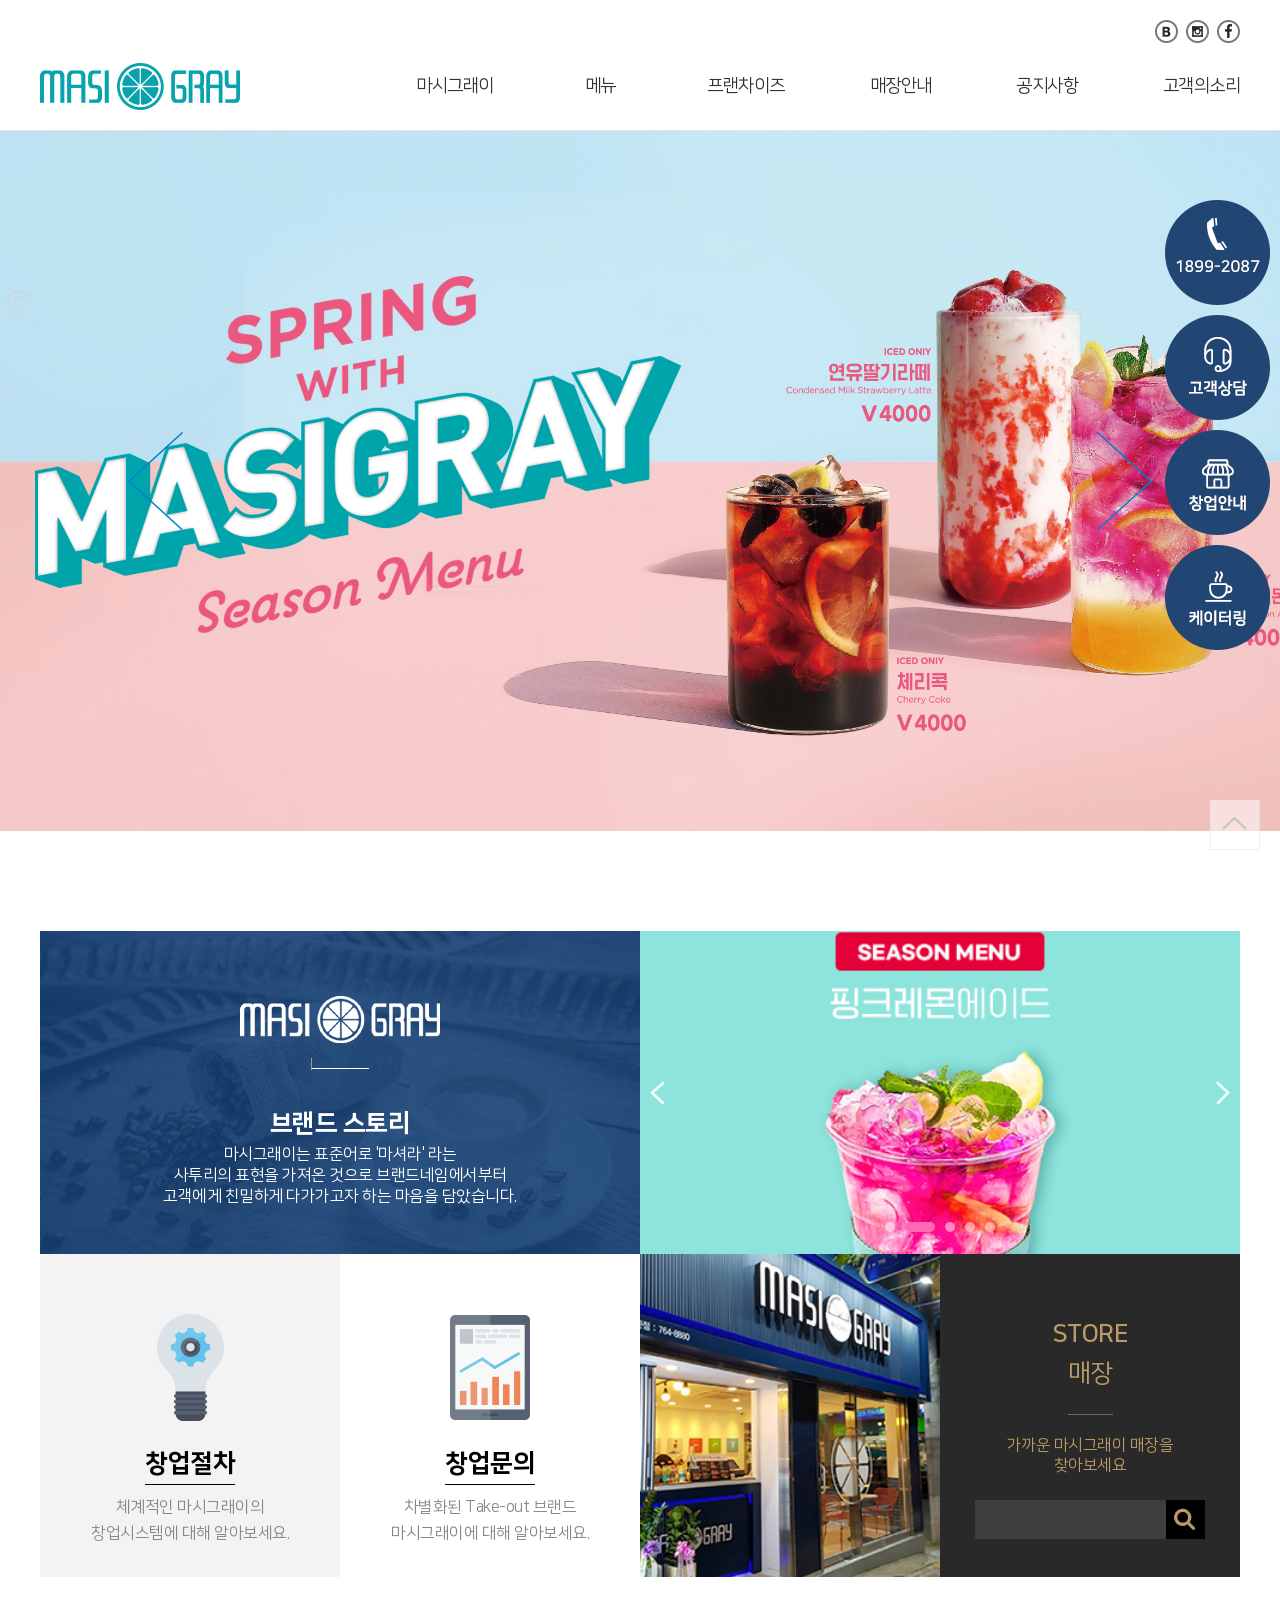
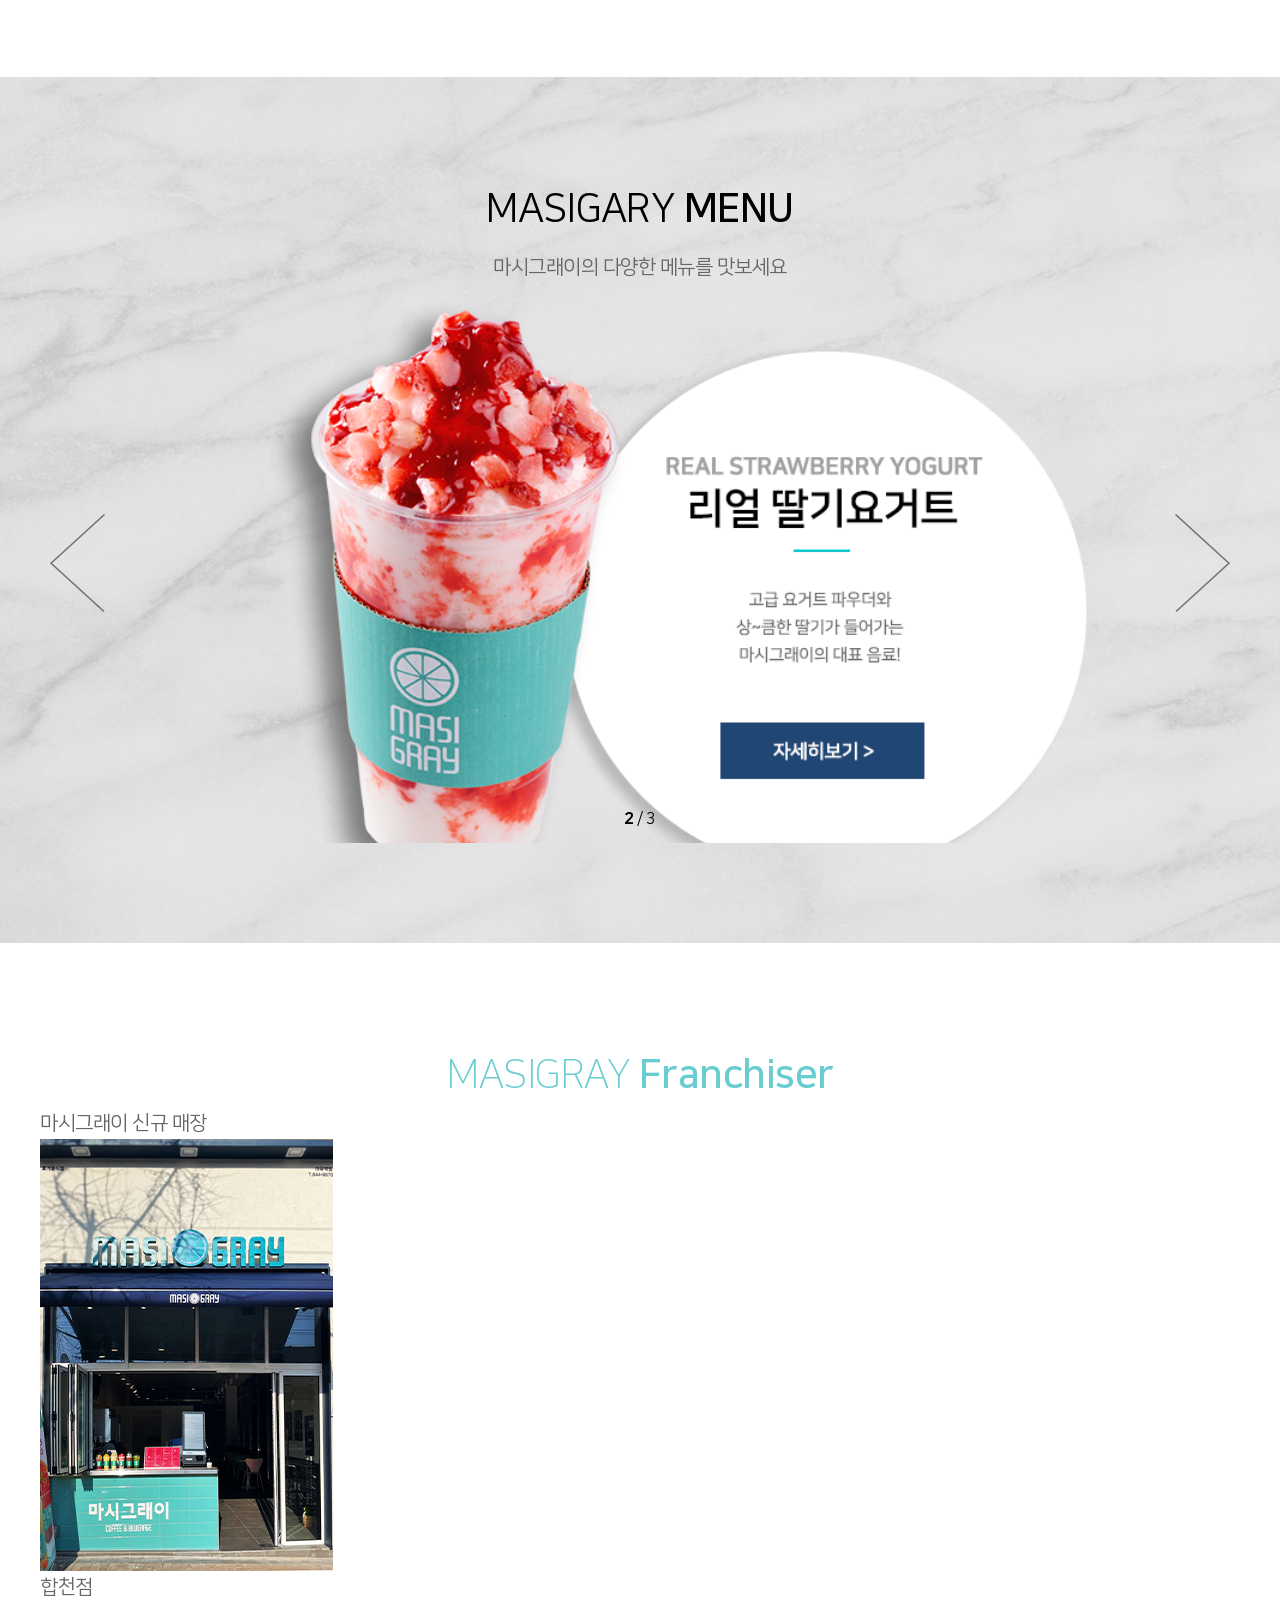
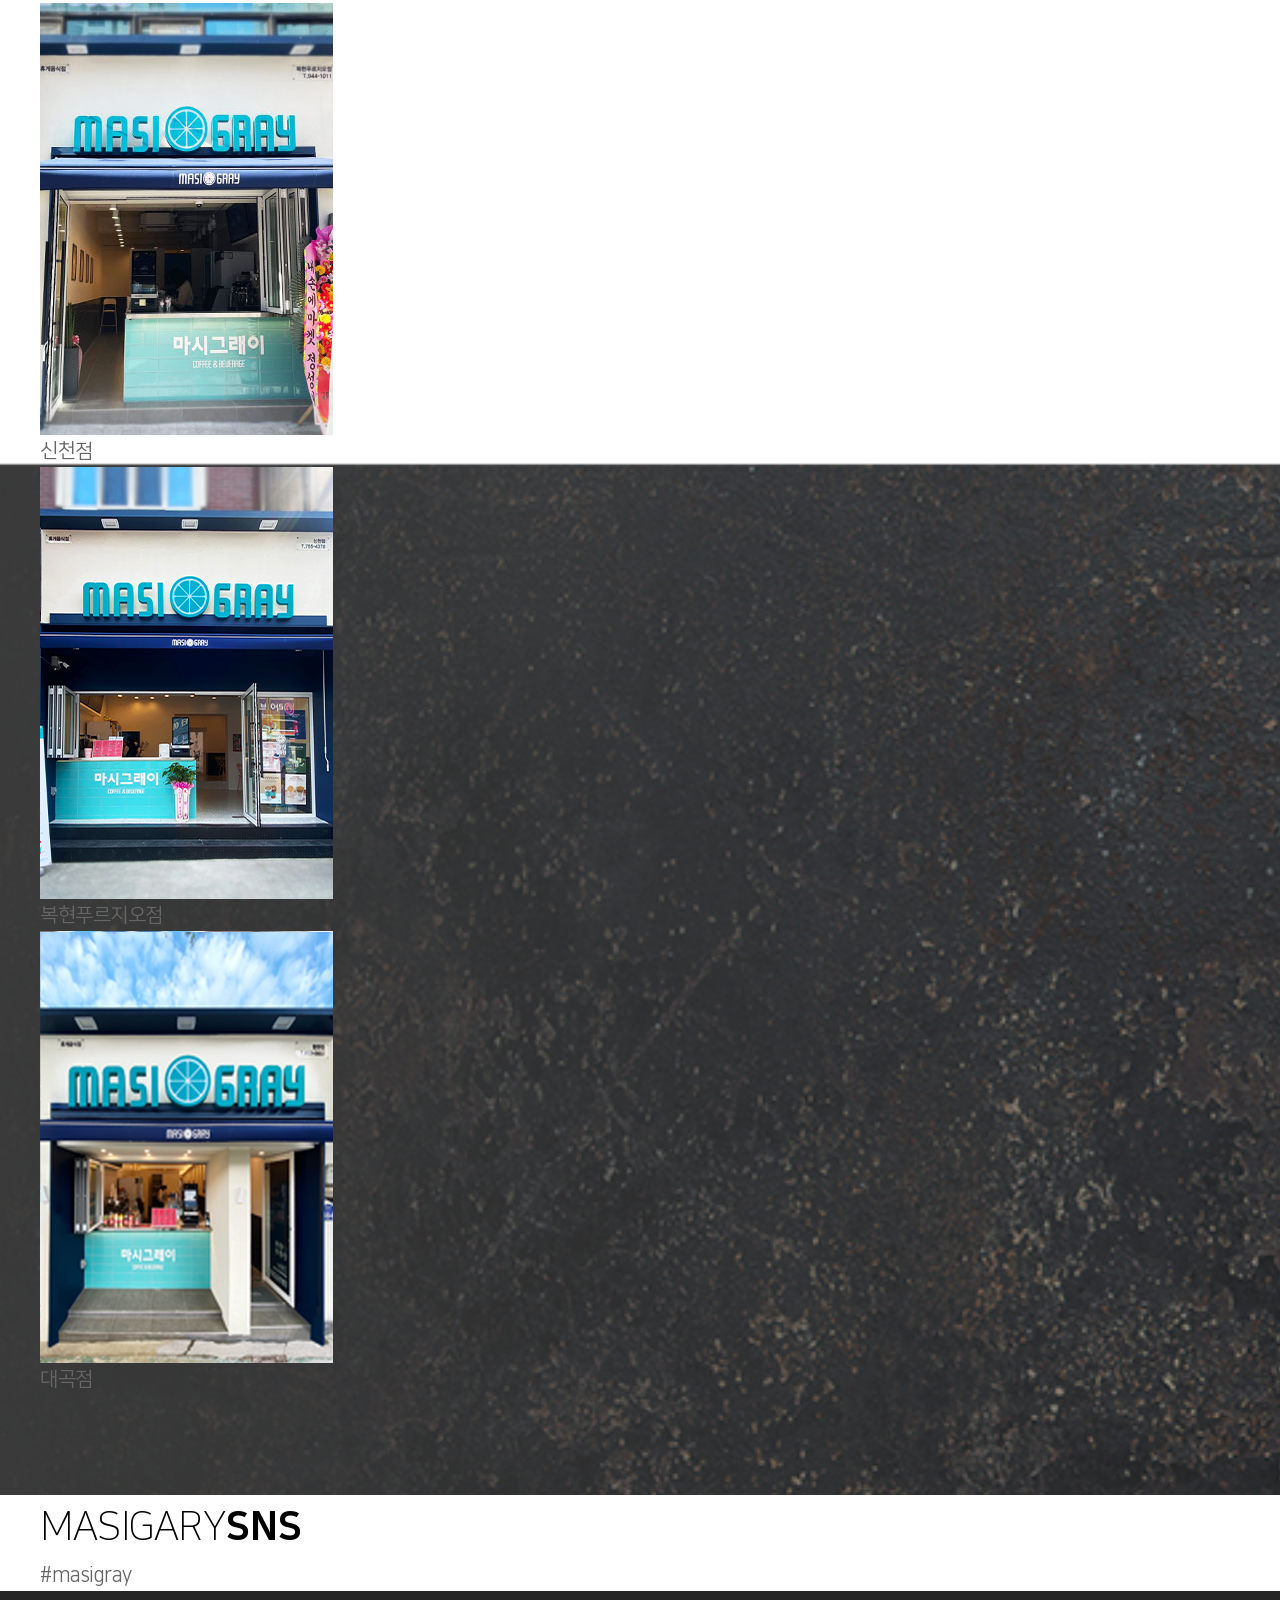
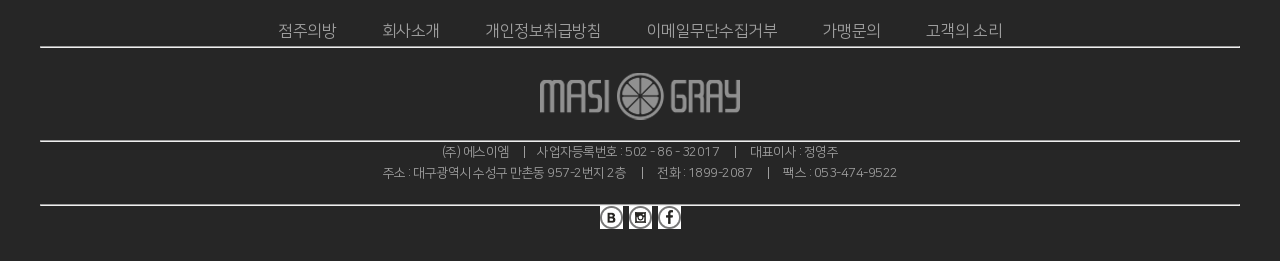
==== commit abab6334: "masigray" ====
--- a/index.html
+++ b/index.html
@@ -24,8 +24,88 @@
 </head>
 
 <body>
+  <!-- 위로가기 -->
+  <button class="gotop"></button>
+  <!-- 모바일 메뉴 -->
+  <a href="#"class="mb-bt">
+    <span></span>
+  </a>
+  <!-- 모바일 가림막 -->
+  <div class="mb-dim"></div>
+  <!-- 모바일 메뉴내용 -->
+  <div class="mb-wrap">
+<a href="#"  class="mb-close"></a>
+    <div class="mb-sns">
+      <ul class="mb-sns-list clearfix">
+        <li><a href="#"><img src="images/sns_blog.png" alt=""></a></li>
+        <li><a href="#"><img src="images/sns_insta.png" alt=""></a></li>
+        <li><a href="#"><img src="images/sns_facebook.png" alt=""></a></li>
+      </ul>
+    </div>
+    
+      <ul class="mb-menu">
+       
+        <li>
+           <a href="#">마시그래이</a>
+          <ul class="mb-submenu">
+             <li><a href="#">회사소개</a></li>
+             <li><a href="#">연혁</a></li>
+             <li><a href="#">CEO인사말</a></li>
+             <li><a href="#">BI / 비전</a></li>
+             <li><a href="#">오시는길</a></li>
+           </ul>
+        </li>
+        
+        <li>
+           <a href="#">메뉴</a>
+          <ul class="mb-submenu">
+             <li><a href="#">신메뉴</a></li>
+             <li><a href="#">커피</a></li>
+             <li><a href="#">음료</a></li>
+             <li><a href="#">디저트</a></li>
+             <li><a href="#">MD상품</a></li>
+           </ul>
+        </li>
+        
+        <li>
+        <a href="#">프랜차이즈</a>
+          <ul class="mb-submenu">
+             <li><a href="#">가맹안내</a></li>
+             <li><a href="#">가맹절차</a></li>
+             <li><a href="#">매장인테리어</a></li>
+             <li><a href="#">커피 아카데미</a></li>
+             <li><a href="#">가맹상담신청</a></li>
+           </ul>
+        </li>
+        
+        <li>
+           <a href="#">매장안내</a>
+          <ul class="mb-submenu">
+             <li><a href="#">매장안내</a></li>
+           </ul>
+        </li>
+        
+        <li><a href="#">공지사항</a>
+          <ul class="mb-submenu">
+             <li><a href="#">공지사항</a></li>
+             <li><a href="#">이벤트</a></li>
+           </ul>
+        </li>
+        
+        <li>
+           <a href="#">고객의소리</a>
+          <ul class="mb-submenu">
+             <li><a href="#">FAQ</a></li>
+             <li><a href="#">Q&amp;A</a></li>
+             <li><a href="#">케이터링</a></li>
+           </ul>
+        </li>
+        
+      </ul>
+    </ul>
   
-  <!-- 전체 레이아웃 -->
+  </div>
+  <!--오른쪽 고정메뉴 -->
   <div class="fix-menu">
     <a href="#"><img src="images/fix-1.png" alt="전화상담"></a>
     <a href="#"><img src="images/fix-2.png" alt="고객상담"></a>
@@ -47,9 +127,7 @@
               </ul>
             </div>
             
-          </div>
-
-        </div>
+
         <div class="header-main clearfix">
           <a href="index.html" class="logo">마시그래이</a>
 <div class="gnb">
@@ -266,17 +344,21 @@
           </div>
           <!-- 좌우버튼  -->
           
-          <button class="sw-bevarge-prev"></button>
-          <button class="sw-bevarge-next"></button>
-
-        </div>
+          <button class="sw-bevarage-prev"></button>
+          <button class="sw-bevarage-next"></button>
+
+        
+		
+
 
           <!-- 컨트롤  -->
           <div class="sw-bevarage-control">
             <div class="sw-bevarage-pg"></div>
+</div>
 
             
         </div>
+
       </div>
     </section>
     <!-- franchiser -->
@@ -286,6 +368,7 @@
         <div class="franchiser-top">
           <h2>MASIGRAY <b>Franchiser</b></h2>
           <span>마시그래이 신규 매장</span>
+</div>
           <ul class="franchiser-list clearfix">
             <li><a href="#"><img src="images/2021-12-29_409857932.jpg" alt="">
               <span>합천점</span>
--- a/css/style.css
+++ b/css/style.css
@@ -39,6 +39,198 @@
   
 }
 
+/* 위로가기 */
+
+.gotop{
+  position: fixed;
+  right:20px;
+  bottom: 50px;
+  display: block;
+  width: 50px;
+  height: 50px;
+  background: url('../images/top.png')no-repeat center;
+  background-size: cover;
+  border: 0;
+  cursor: pointer;
+  z-index: 999;
+}
+/* 모바일메뉴  */
+.mb-bt{
+  position: fixed;
+  left:20px;
+  top:30px;
+  width:22px;
+  height: 21px;
+  display:none;
+  z-index: 99997;
+}
+
+.mb-bt::before{
+content: '';
+position: absolute;
+left:0;
+top:0;
+display: block;
+width: 100%;
+height: 3px;
+background-color: #51504e;
+}
+
+.mb-bt span{
+position: absolute;
+left:0;
+top:9px;
+
+display: block;
+width: 100%;
+height: 3px;
+background-color: #51504e;
+}
+
+.mb-bt::after{
+content: '';
+position: absolute;
+left:0;
+
+bottom: 0;
+display: block;
+width: 100%;
+height: 3px;
+background-color: #51504e;
+}
+
+/* 모바일가림막  */
+.mb-dim{
+  position: fixed;
+  left:0;
+  top:0;
+  display: none;
+  z-index: 9998;
+  width:100vw;
+  height: 100vh;
+  background-color: rgba(0,0,0,0.7);
+}
+/* 모바일메뉴 내용 */
+.mb-wrap{
+  position: fixed;
+  left:-320px;
+  top:0;
+  display: block;
+  z-index: 99999;
+  width:320px;
+  height: 100vh;
+  background-color: #fff;
+  transition: left 0.5s;
+}
+
+.mb-wrap-open{
+  left:0;
+}
+.mb-close{
+  position: absolute;
+  display: block;
+  right:20px;
+  top:20px;
+  width:22px;
+  height:21px;
+  background: url('../images/close.png')no-repeat center;
+  z-index: 9;
+}
+.mb-sns{
+position: relative;
+display: block;
+padding: 20px 20px;
+}
+
+.mb-sns-list{
+  position: relative;
+  display: block;
+}
+
+.mb-sns-list li{
+  position: relative;
+  display: block;
+  float: left;
+  margin-right: 5px;
+}
+
+.mb-sns-list li a{
+  position: relative;
+  display: block;
+}
+
+.mb-menu{
+  position: relative;
+  display: block;
+}
+
+.mb-menu li{
+  position: relative;
+  display: block;
+  border-bottom: 1px solid #eee;
+}
+
+.mb-menu li> a{
+  position: relative;
+display: block;
+line-height: 50px;
+color: #222;
+font-size: 16px;
+padding-left: 20px;
+font-weight: 500;
+
+}
+.mb-menu>li > a::after{
+  content: '';
+  position: absolute;
+  right: 20px;
+  top:50%;
+  transform: translateY(-50%);
+  display: block;
+  width: 13px;
+  height: 9px;
+  background: url('../images/lnb_bl.png')no-repeat center;
+  transition: transform 0.5s;
+}
+.mb-icon-rot::after{
+transform: translateY(-50%) rotate(180deg) !important;
+
+}
+/* 포커스유지 */
+.mb-menu-focus{
+  color: #4abbc3 !important;
+}
+/* .mb-menu>li:hover>a{
+  color: #4abbc3;
+}
+.mb-menu >li:hover .mb-submenu{
+  display: block;
+} */
+.mb-submenu{
+  position: relative;
+  display: none;
+  background-color: #f2f2f2;
+}
+
+
+.mb-submenu li{
+  position: relative;
+  display: block;
+}
+
+.mb-submenu li a{
+  position: relative;
+  display: block;
+  font-size: 13px;
+  color: #888;
+  line-height: 40px;
+  padding-left: 30px;
+}
+
+.mb-menu-open > a{
+color: ;
+}
+/* 고정메뉴  */
 
 .fix-menu {
   position: fixed;
@@ -290,6 +482,9 @@
   .menu>li {
     padding: 0 15px;
   }
+  .mb-dim{
+    display: none;
+  }
 }
 
 @media all and(max-width:700px){
@@ -310,7 +505,9 @@
   .gnb{
     display: none;
   }
-
+.mb-bt{
+  display: block;
+}
 }
 
 
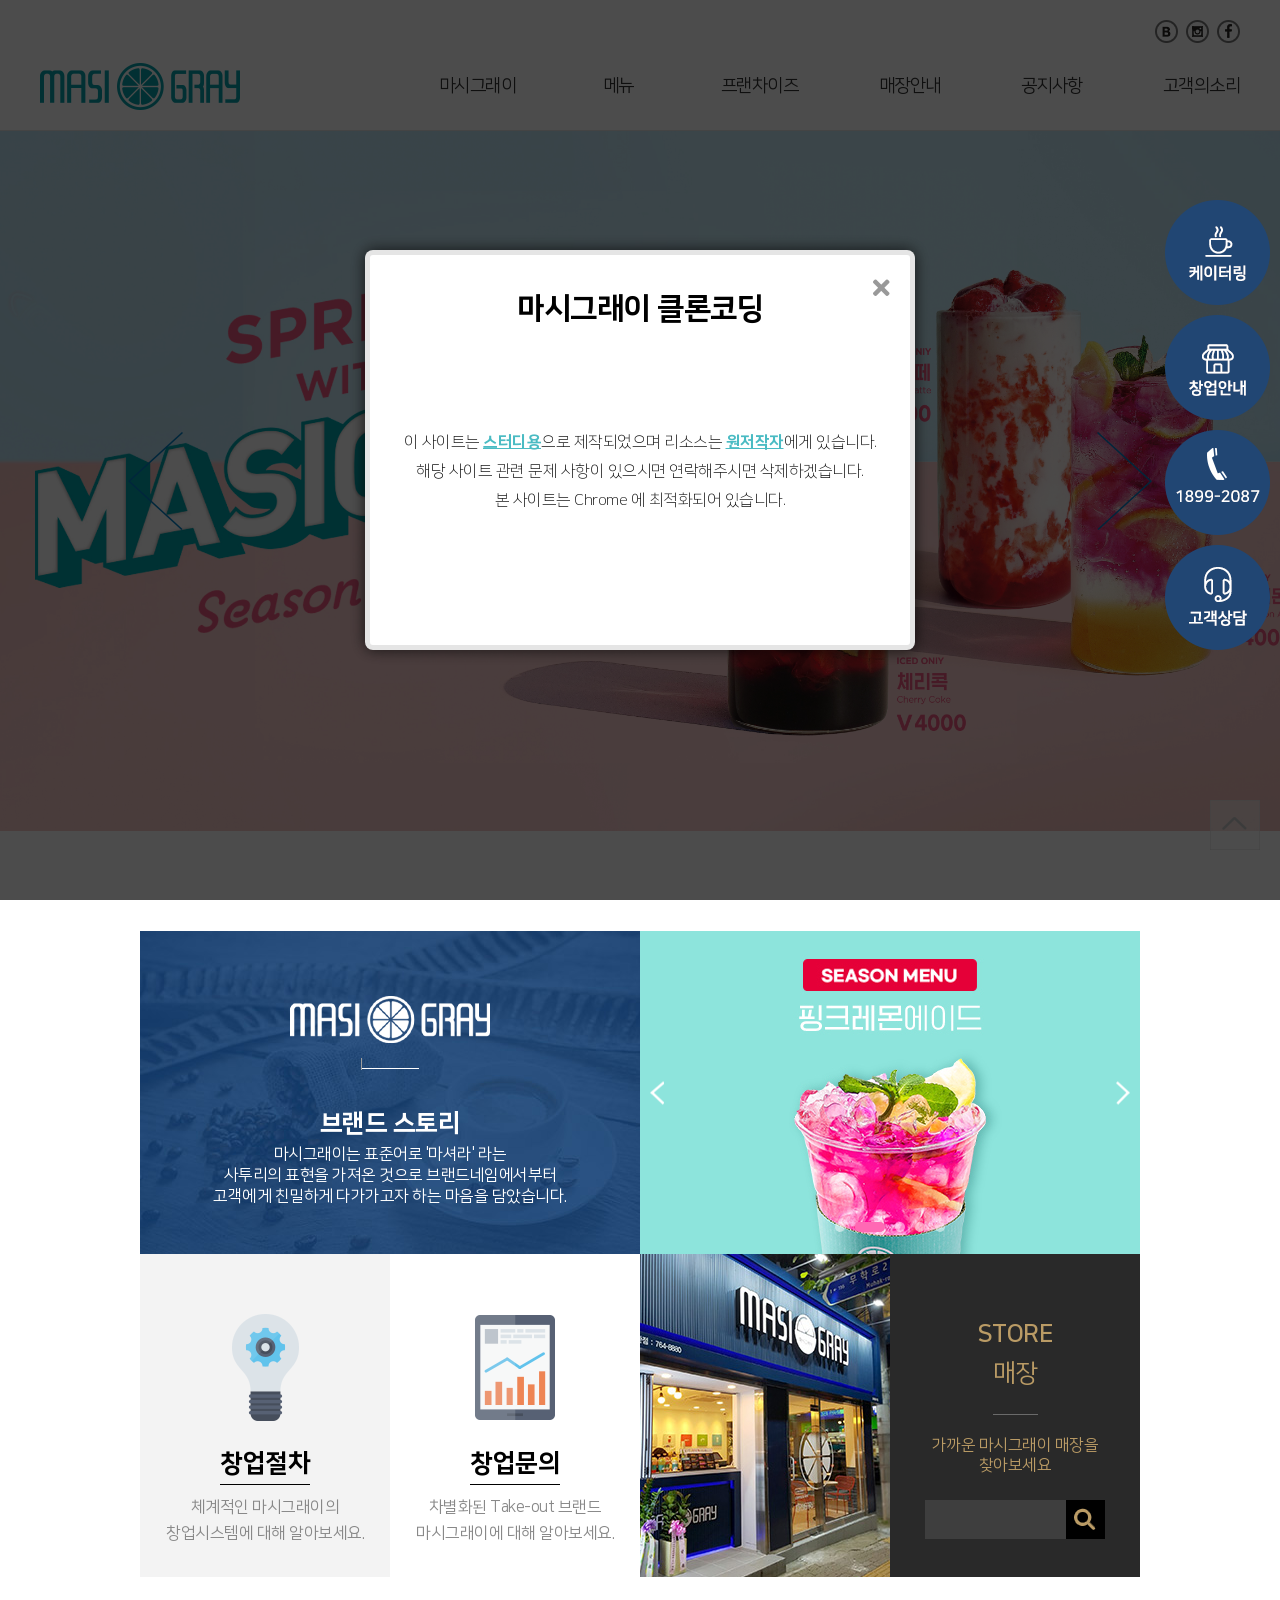
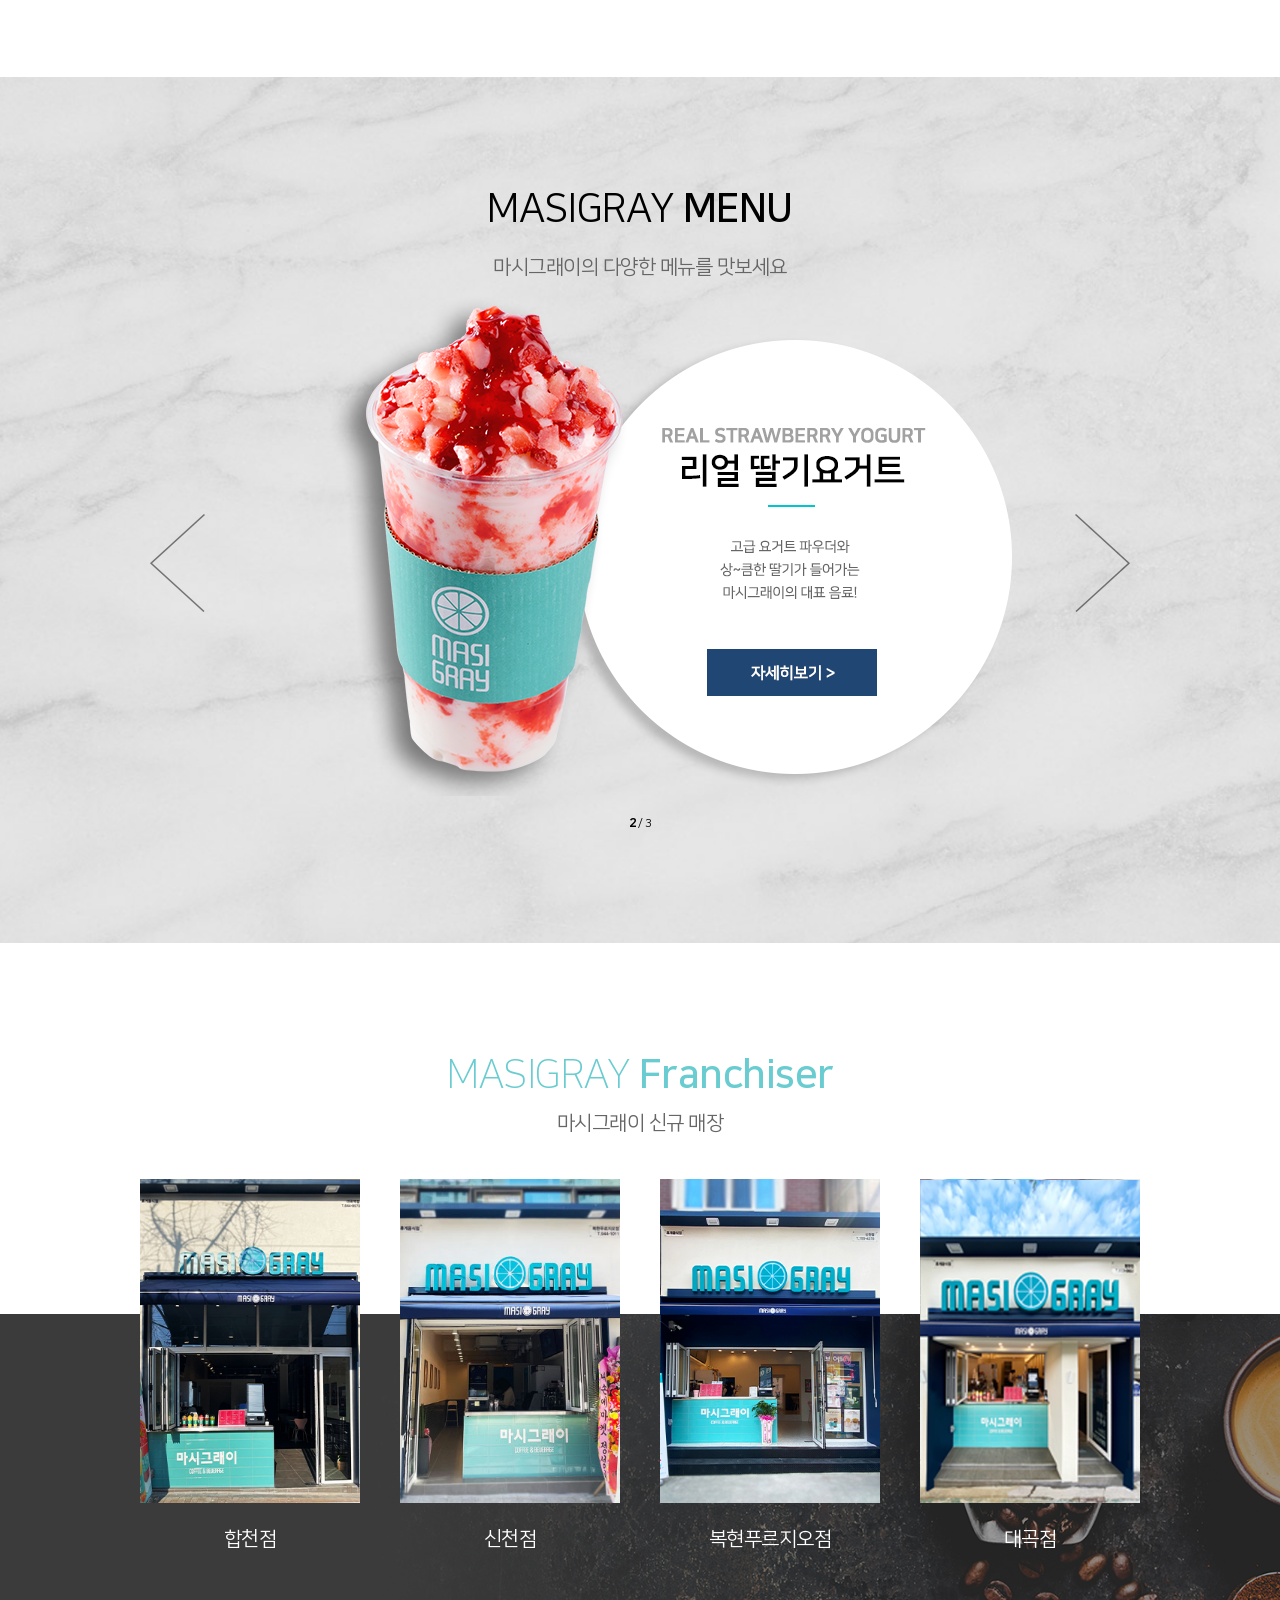
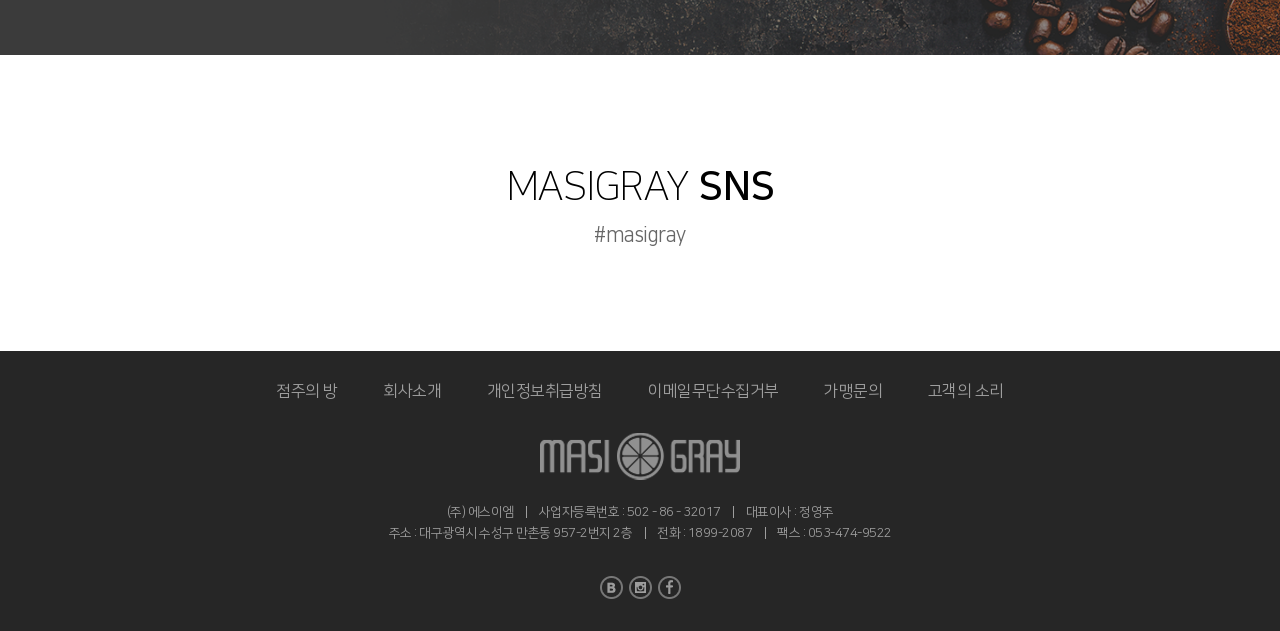
==== commit 0d15e16a: "마시그래이 완료" ====
--- a/index.html
+++ b/index.html
@@ -1,455 +1,463 @@
-<!DOCTYPE html>
-<html lang="en">
-
-<head>
-  <meta charset="UTF-8">
-  <link rel="apple-touch-icon" sizes="180x180" href="images/apple-touch-icon.png">
-<link rel="icon" type="image/png" sizes="32x32" href="images/favicon-32x32.png">
-<link rel="icon" type="image/png" sizes="16x16" href="images/favicon-16x16.png">
-<link rel="manifest" href="images/site.webmanifest">
-<link rel="mask-icon" href="images/safari-pinned-tab.svg" color="#5bbad5">
-<meta name="msapplication-TileColor" content="#da532c">
-<meta name="theme-color" content="#ffffff">
-  <meta http-equiv="X-UA-Compatible" content="IE=edge">
-  <meta name="viewport" content="width=device-width, initial-scale=1.0">
-  <title>마시그래이</title>
-
-  <script src="https://code.jquery.com/jquery-3.6.0.min.js"
-    integrity="sha256-/xUj+3OJU5yExlq6GSYGSHk7tPXikynS7ogEvDej/m4=" crossorigin="anonymous"></script>
-  <link rel="stylesheet" href="js/swiper/swiper.min.css">
-  <script src="js/swiper/swiper.min.js"></script>
-
-  <link rel="stylesheet" href="css/style.css">
-  <script src="js/scrip.js"></script>
-</head>
-
-<body>
-  <!-- 위로가기 -->
-  <button class="gotop"></button>
-  <!-- 모바일 메뉴 -->
-  <a href="#"class="mb-bt">
-    <span></span>
-  </a>
-  <!-- 모바일 가림막 -->
-  <div class="mb-dim"></div>
-  <!-- 모바일 메뉴내용 -->
-  <div class="mb-wrap">
-<a href="#"  class="mb-close"></a>
-    <div class="mb-sns">
-      <ul class="mb-sns-list clearfix">
-        <li><a href="#"><img src="images/sns_blog.png" alt=""></a></li>
-        <li><a href="#"><img src="images/sns_insta.png" alt=""></a></li>
-        <li><a href="#"><img src="images/sns_facebook.png" alt=""></a></li>
-      </ul>
-    </div>
-    
-      <ul class="mb-menu">
-       
-        <li>
-           <a href="#">마시그래이</a>
-          <ul class="mb-submenu">
-             <li><a href="#">회사소개</a></li>
-             <li><a href="#">연혁</a></li>
-             <li><a href="#">CEO인사말</a></li>
-             <li><a href="#">BI / 비전</a></li>
-             <li><a href="#">오시는길</a></li>
-           </ul>
-        </li>
-        
-        <li>
-           <a href="#">메뉴</a>
-          <ul class="mb-submenu">
-             <li><a href="#">신메뉴</a></li>
-             <li><a href="#">커피</a></li>
-             <li><a href="#">음료</a></li>
-             <li><a href="#">디저트</a></li>
-             <li><a href="#">MD상품</a></li>
-           </ul>
-        </li>
-        
-        <li>
-        <a href="#">프랜차이즈</a>
-          <ul class="mb-submenu">
-             <li><a href="#">가맹안내</a></li>
-             <li><a href="#">가맹절차</a></li>
-             <li><a href="#">매장인테리어</a></li>
-             <li><a href="#">커피 아카데미</a></li>
-             <li><a href="#">가맹상담신청</a></li>
-           </ul>
-        </li>
-        
-        <li>
-           <a href="#">매장안내</a>
-          <ul class="mb-submenu">
-             <li><a href="#">매장안내</a></li>
-           </ul>
-        </li>
-        
-        <li><a href="#">공지사항</a>
-          <ul class="mb-submenu">
-             <li><a href="#">공지사항</a></li>
-             <li><a href="#">이벤트</a></li>
-           </ul>
-        </li>
-        
-        <li>
-           <a href="#">고객의소리</a>
-          <ul class="mb-submenu">
-             <li><a href="#">FAQ</a></li>
-             <li><a href="#">Q&amp;A</a></li>
-             <li><a href="#">케이터링</a></li>
-           </ul>
-        </li>
-        
-      </ul>
-    </ul>
-  
-  </div>
-  <!--오른쪽 고정메뉴 -->
-  <div class="fix-menu">
-    <a href="#"><img src="images/fix-1.png" alt="전화상담"></a>
-    <a href="#"><img src="images/fix-2.png" alt="고객상담"></a>
-    <a href="#"><img src="images/fix-3.png" alt="창업안내"></a>
-    <a href="#"><img src="images/fix-4.png" alt="케이터링"></a>
-  </div>
-  <div class="wrap">
-    <!-- header -->
-    <header class="header">
-      <div class="inner">
-        <div class="header-top clearfix">
-        
-  
-        
-              <ul class="h-sns-list">
-                <li><a href="#" class="icon-bg">blog</a></li>
-                <li><a href="#" class="icon-is">instagram</a></li>
-                <li><a href="#" class="icon-fb">facebook</a></li>
-              </ul>
-            </div>
-            
-
-        <div class="header-main clearfix">
-          <a href="index.html" class="logo">마시그래이</a>
-<div class="gnb">
-  <ul class="menu">
-       
-    <li>
-       <a href="#">마시그래이</a>
-      <ul class="submenu">
-         <li><a href="#">회사소개</a></li>
-         <li><a href="#">연혁</a></li>
-         <li><a href="#">CEO인사말</a></li>
-         <li><a href="#">BI / 비전</a></li>
-         <li><a href="#">오시는길</a></li>
-       </ul>
-    </li>
-    
-    <li>
-       <a href="#">메뉴</a>
-      <ul class="submenu">
-         <li><a href="#">신메뉴</a></li>
-         <li><a href="#">커피</a></li>
-         <li><a href="#">음료</a></li>
-         <li><a href="#">디저트</a></li>
-         <li><a href="#">MD상품</a></li>
-       </ul>
-    </li>
-    
-    <li>
-    <a href="#">프랜차이즈</a>
-      <ul class="submenu">
-         <li><a href="#">가맹안내</a></li>
-         <li><a href="#">가맹절차</a></li>
-         <li><a href="#">매장인테리어</a></li>
-         <li><a href="#">커피 아카데미</a></li>
-         <li><a href="#">가맹상담신청</a></li>
-       </ul>
-    </li>
-    
-    <li>
-       <a href="#">매장안내</a>
-      <ul class="submenu">
-         <li><a href="#">매장안내</a></li>
-       </ul>
-    </li>
-    
-    <li><a href="#">공지사항</a>
-      <ul class="submenu">
-         <li><a href="#">공지사항</a></li>
-         <li><a href="#">이벤트</a></li>
-       </ul>
-    </li>
-    
-    <li>
-       <a href="#">고객의소리</a>
-      <ul class="submenu">
-         <li><a href="#">FAQ</a></li>
-         <li><a href="#">Q&amp;A</a></li>
-         <li><a href="#">케이터링</a></li>
-       </ul>
-    </li>
-    
-  </ul>
-</div>
-        </div>
-      </div>
-    </header>
-    <!-- visual -->
-    <section class="visual">
-      <div class="swiper-container sw-visual">
-        <!-- 슬라이드 내용 -->
-        <div class="swiper-wrapper">
-          <div class="swiper-slide">
-            <a href="#" class="sw-visual-1"></a>
-          </div>
-          <div class="swiper-slide">
-            <a href="#" class="sw-visual-2"></a>
-          </div>
-          <div class="swiper-slide">
-            <a href="#" class="sw-visual-3"></a>
-          </div>
-          <div class="swiper-slide">
-            <a href="#" class="sw-visual-4"></a>
-          </div>
-        </div>
-        <!-- 슬라이드 좌우버튼 -->
-        <button class="sw-visual-prev"></button>
-        <button class="sw-visual-next"></button>
-      </div>
-    </section>
-    <!-- items -->
-    <section class="items">
-      <div class="inner clearfix">
-        <div class="items-box">
-          <img src="images/mb01_img.png" alt="">
-
-          <span class="bar"></span>
-
-          <a href="#">
-            <h3>브랜드 스토리</h3>
-            <p>
-              마시그래이는 표준어로 '마셔라' 라는 <br>
-              사투리의 표현을 가져온 것으로 브랜드네임에서부터 <br>
-              고객에게 친밀하게 다가가고자 하는 마음을 담았습니다.
-            </p>
-          </a>
-        </div>
-        <div class="items-box">
-
-          <!-- item 슬라이드 -->
-          <div class="swiper-container sw-items">
-            <!-- 기본형 : 슬라이드 내용 -->
-            <div class="swiper-wrapper">
-              <div class="swiper-slide">
-                <a href="#" class="items-1"></a>
-              </div>
-              <div class="swiper-slide">
-                <a href="#" class="items-2"></a>
-              </div>
-              <div class="swiper-slide">
-                <a href="#" class="items-3"></a>
-              </div>
-              <div class="swiper-slide">
-                <a href="#" class="items-4"></a>
-              </div>
-              <div class="swiper-slide">
-                <a href="#" class="items-5"></a>
-              </div>
-            </div>
-
-            <!-- 이동버튼 -->
-            <button class="sw-items-prev"></button>
-            <button class="sw-items-next"></button>
-
-            <!-- 콘트롤 -->
-            <div class="sw-items-control">
-              <!-- Pagination -->
-              <div class="sw-items-pg"></div>              
-            </div>
-
-          </div>
-
-        </div>
-        <div class="items-box">
-          <a href="#">
-            <h3>창업절차</h3>
-            <p>체계적인 마시그래이의 <br>
-              창업시스템에 대해 알아보세요.
-            </p>
-          </a>
-          <a href="#">
-            <h3>창업문의</h3>
-            <p>차별화된 Take-out 브랜드<br>
-              마시그래이에 대해 알아보세요.
-            </p>
-          </a>
-        </div>
-        <div class="items-box">
-          
-          <div class="search-left">            
-          </div>
-
-          <div class="search">
-
-            <h2>
-              STORE
-            </h2>
-
-            <h3>
-              매장
-            </h3>
-
-            <p>
-              가까운 마시그래이 매장을 <br>
-              찾아보세요
-            </p>
-
-            <form action="" id="search-form" class="search-form" >
-              <label for="shop">지점명</label>
-              <input type="text" name="shop" id="shop" class="shop">
-              <input type="submit" class="search-bt">
-            </form>
-
-          </div>
-
-        </div>
-      </div>
-    </section>
-    <!-- bevarage -->
-    <section class="bevarage">
-      <div class="inner">
-        <div class="bevarage-top">
-          <h2>MASIGARY <b>MENU</b> </h2>
-            <span>마시그래이의 다양한 메뉴를 맛보세요</span>
-         
-        </div>
-<!-- Bevarage 슬라이드 -->
-        <div class="swiper-container sw-bevarage">
-      <!-- 슬라이드 내용 -->
-          <div class="swiper-wrapper">
-            <div class="swiper-slide">
-              <a href="#">
-                <img src="images/menu_slide01.png" alt=""></a>
-            </div>
-            <div class="swiper-slide">
-              <a href="#">
-                <img src="images/menu_slide02.png" alt=""></a>
-            </div>
-            <div class="swiper-slide">
-              <a href="#">
-                <img src="images/menu_slide03.png" alt=""></a>
-            </div>
-
-            
-          </div>
-          <!-- 좌우버튼  -->
-          
-          <button class="sw-bevarage-prev"></button>
-          <button class="sw-bevarage-next"></button>
-
-        
-		
-
-
-          <!-- 컨트롤  -->
-          <div class="sw-bevarage-control">
-            <div class="sw-bevarage-pg"></div>
-</div>
-
-            
-        </div>
-
-      </div>
-    </section>
-    <!-- franchiser -->
-    <section class="franchiser">
-      <div class="inner">
-
-        <div class="franchiser-top">
-          <h2>MASIGRAY <b>Franchiser</b></h2>
-          <span>마시그래이 신규 매장</span>
-</div>
-          <ul class="franchiser-list clearfix">
-            <li><a href="#"><img src="images/2021-12-29_409857932.jpg" alt="">
-              <span>합천점</span>
-            </a></li>
-            <li><a href="#"><img src="images/2022-01-17_609560025[1].jpg" alt="">
-              <span>신천점</span>
-            </a></li>
-            <li><a href="#"><img src="images/2022-04-01_831078637.jpg" alt="">
-              <span>복현푸르지오점</span>
-            </a></li>
-            <li><a href="#"><img src="images/2022-05-02_808178641.jpg" alt="">
-              <span>대곡점</span>
-            </a></li>
-          </ul>
-        </div>
-      </div>
-    </section>
-    <!-- sns -->
-    <section class="sns">
-      <div class="inner">
-        <div class="sns-top">
-          <h2>MASIGARY<b>SNS</b></h2>
-          <span>#masigray</span>
-        </div>
-      </div>
-    </section>
-    <!-- footer -->
-    <footer class="footer">
-      <div class="inner">
-        <ul class="footer-menu clearfix">
-          <li>
-            <a href="#">점주의방
-
-          </a>
-          </li>
-          <li>
-            <a href="#">회사소개
-
-          </a>
-          </li>
-          <li>
-            <a href="#">개인정보취급방침
-
-          </a>
-          </li>
-          <li>
-            <a href="#">이메일무단수집거부
-
-          </a>
-          </li>
-          <li>
-            <a href="#">가맹문의
-
-          </a>
-          </li>
-          <li>
-            <a href="#">고객의 소리
-
-          </a>
-          </li>
-        </ul>
-        <hr>
-        <a href="#" class="footer-logo">
-          
-          <img src="images/마시그래이 (1).png" alt="마시그래이">
-        </a>
-<hr>
-        <p class="footer-copy">
-          (주) 에스이엠 <i class="bar"></i>사업자등록번호 : 502 - 86 - 32017 <i class="bar"></i> 대표이사 : 정영주<br>
-주소 : 대구광역시 수성구 만촌동 957-2번지 2층 <i class="bar"></i> 전화 : 1899-2087 <i class="bar"></i> 팩스 : 053-474-9522
-        </p>
-        <hr>
-        <ul class="footer-sns clearfix">
-          <li><a href="#"><img src="images/sns_blog.png" alt=""></a></li>
-          <li><a href="#"><img src="images/sns_insta.png" alt=""></a></li>
-          <li><a href="#"><img src="images/sns_facebook.png" alt=""></a></li>
-        </ul>
-      </div>
-    </footer>
-  </div>
-
-</body>
-
-</html>+<!DOCTYPE html>
+<html lang="en">
+  <head>
+    <meta charset="UTF-8" />
+
+    <link
+      rel="apple-touch-icon"
+      sizes="180x180"
+      href="images/apple-touch-icon.png"
+    />
+    <link
+      rel="icon"
+      type="image/png"
+      sizes="32x32"
+      href="images/favicon-32x32.png"
+    />
+    <link
+      rel="icon"
+      type="image/png"
+      sizes="16x16"
+      href="images/favicon-16x16.png"
+    />
+    <link rel="manifest" href="images/site.webmanifest" />
+    <link rel="mask-icon" href="images/safari-pinned-tab.svg" color="#5bbad5" />
+    <meta name="msapplication-TileColor" content="#da532c" />
+    <meta name="theme-color" content="#ffffff" />
+
+    <meta http-equiv="X-UA-Compatible" content="IE=edge" />
+    <meta name="viewport" content="width=device-width, initial-scale=1.0" />
+    <title>마시그래이</title>
+
+    <link
+      rel="stylesheet"
+      href="https://cdnjs.cloudflare.com/ajax/libs/font-awesome/5.8.1/css/all.min.css"
+      integrity="sha512-gMjQeDaELJ0ryCI+FtItusU9MkAifCZcGq789FrzkiM49D8lbDhoaUaIX4ASU187wofMNlgBJ4ckbrXM9sE6Pg=="
+      crossorigin="anonymous"
+      referrerpolicy="no-referrer"
+    />
+
+    <script
+      src="https://code.jquery.com/jquery-3.6.0.min.js"
+      integrity="sha256-/xUj+3OJU5yExlq6GSYGSHk7tPXikynS7ogEvDej/m4="
+      crossorigin="anonymous"
+    ></script>
+    <link rel="stylesheet" href="js/swiper/swiper.min.css" />
+    <script src="js/swiper/swiper.min.js"></script>
+
+    <link rel="stylesheet" href="css/style.css" />
+    <script src="js/scrip.js"></script>
+  </head>
+
+  <body>
+    <!-- 안내창 -->
+    <div class="modal-wrap">
+      <div class="modal-main">
+        <h1>마시그래이 클론코딩</h1>
+        <p>
+          이 사이트는 <b>스터디용</b>으로 제작되었으며 리소스는
+          <strong>원저작자</strong>에게 있습니다. <br />
+          해당 사이트 관련 문제 사항이 있으시면 연락해주시면 삭제하겠습니다.<br />
+          본 사이트는 Chrome 에 최적화되어 있습니다.
+        </p>
+
+        <button class="modal-close">
+          <i class="fas fa-times"></i>
+        </button>
+      </div>
+    </div>
+
+    <!-- 위로가기 -->
+    <button class="gotop"></button>
+
+    <!-- 모바일 메뉴 -->
+    <a href="#" class="mb-bt">
+      <span></span>
+    </a>
+    <!-- 모바일 가림막 -->
+    <div class="mb-dim"></div>
+    <!-- 모바일 메뉴내용 -->
+    <div class="mb-wrap">
+      <a href="#" class="mb-close"></a>
+
+      <div class="mb-sns">
+        <ul class="mb-sns-list clearfix">
+          <li>
+            <a href="#"><img src="images/sns_blog.png" alt="blog" /></a>
+          </li>
+          <li>
+            <a href="#"><img src="images/sns_insta.png" alt="instagram" /></a>
+          </li>
+          <li>
+            <a href="#"><img src="images/sns_facebook.png" alt="facebook" /></a>
+          </li>
+        </ul>
+      </div>
+
+      <ul class="mb-menu">
+        <li>
+          <a href="#">마시그래이</a>
+          <ul class="mb-submenu">
+            <li><a href="#">회사소개</a></li>
+            <li><a href="#">연혁</a></li>
+            <li><a href="#">CEO인사말</a></li>
+            <li><a href="#">BI / 비전</a></li>
+            <li><a href="#">오시는길</a></li>
+          </ul>
+        </li>
+        <li>
+          <a href="#">메뉴</a>
+          <ul class="mb-submenu">
+            <li><a href="#">신메뉴</a></li>
+            <li><a href="#">커피</a></li>
+            <li><a href="#">음료</a></li>
+            <li><a href="#">디저트</a></li>
+            <li><a href="#">MD상품</a></li>
+          </ul>
+        </li>
+        <li>
+          <a href="#">프랜차이즈</a>
+          <ul class="mb-submenu">
+            <li><a href="#">가맹안내</a></li>
+            <li><a href="#">가맹절차</a></li>
+            <li><a href="#">매장인테리어</a></li>
+            <li><a href="#">커피 아카데미</a></li>
+            <li><a href="#">가맹상담신청</a></li>
+          </ul>
+        </li>
+
+        <li>
+          <a href="#">매장안내</a>
+          <ul class="mb-submenu">
+            <li><a href="#">매장안내</a></li>
+          </ul>
+        </li>
+
+        <li>
+          <a href="#">공지사항</a>
+          <ul class="mb-submenu">
+            <li><a href="#">공지사항</a></li>
+            <li><a href="#">이벤트</a></li>
+          </ul>
+        </li>
+
+        <li>
+          <a href="#">고객의소리</a>
+          <ul class="mb-submenu">
+            <li><a href="#">FAQ</a></li>
+            <li><a href="#">Q&amp;A</a></li>
+            <li><a href="#">케이터링</a></li>
+          </ul>
+        </li>
+      </ul>
+    </div>
+
+    <!-- 오른쪽 고정메뉴 -->
+    <div class="fix-menu">
+      <a href="#"><img src="images/fix_1.png" alt="케이터링" /></a>
+      <a href="#"><img src="images/fix_2.png" alt="창업안내" /></a>
+      <a href="#"><img src="images/fix_3.png" alt="전화상담" /></a>
+      <a href="#"><img src="images/fix_4.png" alt="고객상담" /></a>
+    </div>
+    <!-- 전체 레이아웃 -->
+    <div class="wrap">
+      <!-- header -->
+      <header class="header">
+        <div class="inner">
+          <div class="header-top clearfix">
+            <ul class="h-sns-list">
+              <li><a href="#" class="icon-bg">blog</a></li>
+              <li><a href="#" class="icon-is">instagram</a></li>
+              <li><a href="#" class="icon-fb">facebook</a></li>
+            </ul>
+          </div>
+
+          <div class="header-main clearfix">
+            <a href="index.html" class="logo">마시그래이</a>
+
+            <div class="gnb">
+              <ul class="menu">
+                <li>
+                  <a href="#">마시그래이</a>
+                  <ul class="submenu">
+                    <li><a href="#">회사소개</a></li>
+                    <li><a href="#">연혁</a></li>
+                    <li><a href="#">CEO인사말</a></li>
+                    <li><a href="#">BI / 비전</a></li>
+                    <li><a href="#">오시는길</a></li>
+                  </ul>
+                </li>
+                <li>
+                  <a href="#">메뉴</a>
+                  <ul class="submenu">
+                    <li><a href="#">신메뉴</a></li>
+                    <li><a href="#">커피</a></li>
+                    <li><a href="#">음료</a></li>
+                    <li><a href="#">디저트</a></li>
+                    <li><a href="#">MD상품</a></li>
+                  </ul>
+                </li>
+                <li>
+                  <a href="#">프랜차이즈</a>
+                  <ul class="submenu">
+                    <li><a href="#">가맹안내</a></li>
+                    <li><a href="#">가맹절차</a></li>
+                    <li><a href="#">매장인테리어</a></li>
+                    <li><a href="#">커피 아카데미</a></li>
+                    <li><a href="#">가맹상담신청</a></li>
+                  </ul>
+                </li>
+
+                <li>
+                  <a href="#">매장안내</a>
+                  <ul class="submenu">
+                    <li><a href="#">매장안내</a></li>
+                  </ul>
+                </li>
+
+                <li>
+                  <a href="#">공지사항</a>
+                  <ul class="submenu">
+                    <li><a href="#">공지사항</a></li>
+                    <li><a href="#">이벤트</a></li>
+                  </ul>
+                </li>
+
+                <li>
+                  <a href="#">고객의소리</a>
+                  <ul class="submenu">
+                    <li><a href="#">FAQ</a></li>
+                    <li><a href="#">Q&amp;A</a></li>
+                    <li><a href="#">케이터링</a></li>
+                  </ul>
+                </li>
+              </ul>
+            </div>
+          </div>
+        </div>
+      </header>
+      <!-- visual -->
+      <section class="visual">
+        <div class="swiper-container sw-visual">
+          <!-- 슬라이드 내용 -->
+          <div class="swiper-wrapper">
+            <div class="swiper-slide">
+              <a href="#" class="sw-visual-1"></a>
+            </div>
+            <div class="swiper-slide">
+              <a href="#" class="sw-visual-2"></a>
+            </div>
+            <div class="swiper-slide">
+              <a href="#" class="sw-visual-3"></a>
+            </div>
+            <div class="swiper-slide">
+              <a href="#" class="sw-visual-4"></a>
+            </div>
+          </div>
+          <!-- 슬라이드 좌우버튼 -->
+          <button class="sw-visual-prev"></button>
+          <button class="sw-visual-next"></button>
+        </div>
+      </section>
+      <!-- items -->
+      <section class="items">
+        <div class="inner clearfix">
+          <div class="items-box">
+            <img src="images/mb01_img.png" alt="" />
+
+            <span class="bar"></span>
+
+            <a href="#">
+              <h3>브랜드 스토리</h3>
+              <p>
+                마시그래이는 표준어로 '마셔라' 라는 <br />
+                사투리의 표현을 가져온 것으로 브랜드네임에서부터 <br />
+                고객에게 친밀하게 다가가고자 하는 마음을 담았습니다.
+              </p>
+            </a>
+          </div>
+          <div class="items-box">
+            <!-- item 슬라이드 -->
+            <div class="swiper-container sw-items">
+              <!-- 기본형 : 슬라이드 내용 -->
+              <div class="swiper-wrapper">
+                <div class="swiper-slide">
+                  <a href="#" class="items-1"></a>
+                </div>
+                <div class="swiper-slide">
+                  <a href="#" class="items-2"></a>
+                </div>
+                <div class="swiper-slide">
+                  <a href="#" class="items-3"></a>
+                </div>
+                <div class="swiper-slide">
+                  <a href="#" class="items-4"></a>
+                </div>
+                <div class="swiper-slide">
+                  <a href="#" class="items-5"></a>
+                </div>
+              </div>
+
+              <!-- 이동버튼 -->
+              <button class="sw-items-prev"></button>
+              <button class="sw-items-next"></button>
+
+              <!-- 콘트롤 -->
+              <div class="sw-items-control">
+                <!-- Pagination -->
+                <div class="sw-items-pg"></div>
+              </div>
+            </div>
+          </div>
+          <div class="items-box">
+            <a href="#">
+              <h3>창업절차</h3>
+              <p>
+                체계적인 마시그래이의 <br />
+                창업시스템에 대해 알아보세요.
+              </p>
+            </a>
+            <a href="#">
+              <h3>창업문의</h3>
+              <p>
+                차별화된 Take-out 브랜드<br />
+                마시그래이에 대해 알아보세요.
+              </p>
+            </a>
+          </div>
+          <div class="items-box">
+            <div class="search-left"></div>
+
+            <div class="search">
+              <h2>STORE</h2>
+
+              <h3>매장</h3>
+
+              <p>
+                가까운 마시그래이 매장을 <br />
+                찾아보세요
+              </p>
+
+              <form action="" id="search-form" class="search-form">
+                <label for="shop">지점명</label>
+                <input type="text" name="shop" id="shop" class="shop" />
+                <input type="submit" class="search-bt" />
+              </form>
+            </div>
+          </div>
+        </div>
+      </section>
+      <!-- bevarage -->
+      <section class="bevarage">
+        <div class="inner">
+          <div class="bevarage-top">
+            <h2>MASIGRAY <b>MENU</b></h2>
+            <span>마시그래이의 다양한 메뉴를 맛보세요</span>
+          </div>
+          <!-- Bevarage 슬라이드  -->
+          <div class="swiper-container sw-bevarage">
+            <!-- 슬라이드 내용 -->
+            <div class="swiper-wrapper">
+              <div class="swiper-slide">
+                <a href="#">
+                  <img src="images/menu_slide01.png" alt="" />
+                </a>
+              </div>
+              <div class="swiper-slide">
+                <a href="#">
+                  <img src="images/menu_slide02.png" alt="" />
+                </a>
+              </div>
+              <div class="swiper-slide">
+                <a href="#">
+                  <img src="images/menu_slide03.png" alt="" />
+                </a>
+              </div>
+            </div>
+            <!-- 좌우 버튼 -->
+            <button class="sw-bevarage-prev"></button>
+            <button class="sw-bevarage-next"></button>
+            <!-- 콘트롤 -->
+            <div class="sw-bevarage-cotrol">
+              <div class="sw-bevarage-pg"></div>
+            </div>
+          </div>
+        </div>
+      </section>
+      <!-- franchiser -->
+      <section class="franchiser">
+        <div class="inner">
+          <div class="franchiser-top">
+            <h2>MASIGRAY <b>Franchiser</b></h2>
+            <span>마시그래이 신규 매장</span>
+          </div>
+
+          <ul class="franchiser-list clearfix">
+            <li id="store-1"></li>
+            <li id="store-2"></li>
+            <li id="store-3"></li>
+            <li id="store-4">
+              <!-- <a href="#">
+              <img src="images/shop4.jpg" alt="">
+              <span>대곡점</span>
+            </a> -->
+            </li>
+          </ul>
+        </div>
+      </section>
+      <!-- sns -->
+      <section class="sns">
+        <div class="inner">
+          <div class="sns-top">
+            <h2>MASIGRAY <b>SNS</b></h2>
+            <span>#masigray</span>
+          </div>
+        </div>
+      </section>
+
+      <!-- footer -->
+      <footer class="footer">
+        <div class="inner">
+          <ul class="footer-menu clearfix">
+            <li><a href="#">점주의 방</a></li>
+            <li><a href="#">회사소개</a></li>
+            <li><a href="#">개인정보취급방침</a></li>
+            <li><a href="#">이메일무단수집거부</a></li>
+            <li><a href="#">가맹문의</a></li>
+            <li><a href="#">고객의 소리</a></li>
+          </ul>
+
+          <hr />
+
+          <a href="#" class="footer-logo">
+            <img src="images/f_logo.png" alt="마시그래이" />
+          </a>
+
+          <hr />
+
+          <p class="footer-copy">
+            (주) 에스이엠 <i class="bar"></i> 사업자등록번호 : 502 - 86 - 32017
+            <i class="bar"></i> 대표이사 : 정영주 <br />
+            주소 : 대구광역시 수성구 만촌동 957-2번지 2층
+            <i class="bar"></i> 전화 : 1899-2087 <i class="bar"></i> 팩스 :
+            053-474-9522
+          </p>
+
+          <hr />
+
+          <ul class="footer-sns clearfix">
+            <li>
+              <a href="#"><img src="images/f_sns_1.png" alt="blog" /></a>
+            </li>
+            <li>
+              <a href="#"><img src="images/f_sns_2.png" alt="instagram" /></a>
+            </li>
+            <li>
+              <a href="#"><img src="images/f_sns_3.png" alt="facebook" /></a>
+            </li>
+          </ul>
+        </div>
+      </footer>
+    </div>
+  </body>
+</html>
--- a/css/style.css
+++ b/css/style.css
@@ -1,1349 +1,1357 @@
-@charset 'utf-8';
-@import url('nanumsquare/nanumsquare.css');
-
-* {
-  margin: 0;
-  padding: 0;
-  box-sizing: border-box;
-  outline-style: none;
-}
-
-ul,
-li {
-  list-style: none;
-}
-
-a {
-  text-decoration: none;
-  color: #333;
-}
-
-img {
-  vertical-align: top;
-  border: 0;
-}
-
-html {
-  font-size: 16px;
-  overflow: hidden;
-}
-
-
-body {
-  font-family: 'NanumSquare', 'Malgun Gothic', '맑은 고딕', "돋움", Verdana, sans-serif;
-  font-weight: 400;
-  font-size: 14px;
-  letter-spacing: -0.5px;
-  line-height: 1.6;
-  color: #888;
-  
-}
-
-/* 위로가기 */
-
-.gotop{
-  position: fixed;
-  right:20px;
-  bottom: 50px;
-  display: block;
-  width: 50px;
-  height: 50px;
-  background: url('../images/top.png')no-repeat center;
-  background-size: cover;
-  border: 0;
-  cursor: pointer;
-  z-index: 999;
-}
-/* 모바일메뉴  */
-.mb-bt{
-  position: fixed;
-  left:20px;
-  top:30px;
-  width:22px;
-  height: 21px;
-  display:none;
-  z-index: 99997;
-}
-
-.mb-bt::before{
-content: '';
-position: absolute;
-left:0;
-top:0;
-display: block;
-width: 100%;
-height: 3px;
-background-color: #51504e;
-}
-
-.mb-bt span{
-position: absolute;
-left:0;
-top:9px;
-
-display: block;
-width: 100%;
-height: 3px;
-background-color: #51504e;
-}
-
-.mb-bt::after{
-content: '';
-position: absolute;
-left:0;
-
-bottom: 0;
-display: block;
-width: 100%;
-height: 3px;
-background-color: #51504e;
-}
-
-/* 모바일가림막  */
-.mb-dim{
-  position: fixed;
-  left:0;
-  top:0;
-  display: none;
-  z-index: 9998;
-  width:100vw;
-  height: 100vh;
-  background-color: rgba(0,0,0,0.7);
-}
-/* 모바일메뉴 내용 */
-.mb-wrap{
-  position: fixed;
-  left:-320px;
-  top:0;
-  display: block;
-  z-index: 99999;
-  width:320px;
-  height: 100vh;
-  background-color: #fff;
-  transition: left 0.5s;
-}
-
-.mb-wrap-open{
-  left:0;
-}
-.mb-close{
-  position: absolute;
-  display: block;
-  right:20px;
-  top:20px;
-  width:22px;
-  height:21px;
-  background: url('../images/close.png')no-repeat center;
-  z-index: 9;
-}
-.mb-sns{
-position: relative;
-display: block;
-padding: 20px 20px;
-}
-
-.mb-sns-list{
-  position: relative;
-  display: block;
-}
-
-.mb-sns-list li{
-  position: relative;
-  display: block;
-  float: left;
-  margin-right: 5px;
-}
-
-.mb-sns-list li a{
-  position: relative;
-  display: block;
-}
-
-.mb-menu{
-  position: relative;
-  display: block;
-}
-
-.mb-menu li{
-  position: relative;
-  display: block;
-  border-bottom: 1px solid #eee;
-}
-
-.mb-menu li> a{
-  position: relative;
-display: block;
-line-height: 50px;
-color: #222;
-font-size: 16px;
-padding-left: 20px;
-font-weight: 500;
-
-}
-.mb-menu>li > a::after{
-  content: '';
-  position: absolute;
-  right: 20px;
-  top:50%;
-  transform: translateY(-50%);
-  display: block;
-  width: 13px;
-  height: 9px;
-  background: url('../images/lnb_bl.png')no-repeat center;
-  transition: transform 0.5s;
-}
-.mb-icon-rot::after{
-transform: translateY(-50%) rotate(180deg) !important;
-
-}
-/* 포커스유지 */
-.mb-menu-focus{
-  color: #4abbc3 !important;
-}
-/* .mb-menu>li:hover>a{
-  color: #4abbc3;
-}
-.mb-menu >li:hover .mb-submenu{
-  display: block;
-} */
-.mb-submenu{
-  position: relative;
-  display: none;
-  background-color: #f2f2f2;
-}
-
-
-.mb-submenu li{
-  position: relative;
-  display: block;
-}
-
-.mb-submenu li a{
-  position: relative;
-  display: block;
-  font-size: 13px;
-  color: #888;
-  line-height: 40px;
-  padding-left: 30px;
-}
-
-.mb-menu-open > a{
-color: ;
-}
-/* 고정메뉴  */
-
-.fix-menu {
-  position: fixed;
-  right: 10px;
-  top: 200px;
-  display: block;
-  z-index: 99999;
-}
-
-
-.fix-menu a {
-  position: relative;
-  display: block;
-  margin-bottom: 10px;
-}
-
-
-@media all and (max-width:700px){
-  .fix-menu{
-    display: none;
-  }
-}
-/* 공통(재사용) */
-.inner {
-  position: relative;
-  display: block;
-  width: 100%;
-  max-width: 1200px;
-  margin: 0 auto;
-}
-
-/* float를 해제 */
-.clearfix::after {
-  content: '';
-  position: relative;
-  display: block;
-  width: 100%;
-  clear: both;
-}
-
-/* header */
-.header {
-  position: relative;
-  display: block;
-  
-  z-index: 9999;
- border-bottom: 1px solid rgba(0,0,0,0.1);
-
-}
-.header .inner{
- 
-  max-width: 1200px;
-  background-color: #fff;
-}
-
-.header .inner::before{
-  content: '';
-  position: absolute;
-  left:50%;
-  transform:translateX(-50%);
-  top:0;
-  display: block;
-  width:100vw;
-  height: 100%;
-  background-color:#fff;
-}
-.header-fix{
-  position:fixed;
-  left:0;
-  top:0;
-  padding: 100%;
-}
-/* .header .inner {
-  height: 130px;
-} */
-
-.header-top{
-  position: relative;
-  display: block;
-padding-top: 20px;
-
-}
-
-.header-top-close{
-  display: none;
-}
-
-
-.h-sns-list {
-  position: relative;
-  display: block;
-  float: right;
-  overflow: hidden;
-}
-
-.h-sns-list li {
-  position: relative;
-  display: block;
-  float: left;
-  margin-left: 8px;
-}
-
-.h-sns-list li:first-child {
-  margin-left: 0;
-}
-
-.h-sns-list li a {
-  position: relative;
-  display: block;
-  width: 23px;
-  height: 23px;
-  font-size: 0;
-}
-
-.icon-bg {
-  background: url('../images/sns_blog.png') no-repeat center;
-  background-size: cover;
-}
-
-.icon-is {
-  background: url('../images/sns_insta.png') no-repeat center;
-  background-size: cover;
-}
-
-.icon-fb {
-  background: url('../images/sns_facebook.png') no-repeat center;
-  background-size: cover;
-}
-
-.header-main{
-  position: relative;
-  display: block;
-  padding: 20px 0;
-  height: 87px;
-  overflow: hidden;
-
-  transition: height 0.5s;
-}
-
-.header-main-show{
-  height: 258px;
-}
-
-.logo {
-  position:relative;
-  /* left: 0;
-  top: 65px; */
-  display: block;
-  width: 200px;
-  height: 47px;
-  background: url('../images/logo.png') no-repeat center;
-  background-size: contain;
-  font-size: 0;
-  float: left;
-
-}
-
-.gnb {
-  position: relative;
-  display: block;
-  float:right;
-}
-
-.menu{
-position: relative;
-display: block;
-font-size: 18px;
-color: #333;
-text-align: center;
-}
-
-.menu>li{
-  position: relative;
-  display: inline-block;
-vertical-align: top;
-
-
-padding: 0 40px;
-}
-
-.menu >li:last-child{
-  padding-right: 0;
-}
-
-.menu >li >a{
-  position: relative;
-  display: block;
-  font-size: 18px;
-  color: #333;
-  line-height: 47px;
-}
-
-.submenu{
-  position: relative;
-  display: block;
-  padding:20px 0;
-}
-
-
-.submenu li{
-  position: relative;
-  display: block;
-  line-height: 30px;
-}
-
-
-.submenu li a{
-  position: relative;
-  display: block;
-  font-size: 14px;
-  color:#999;
-  
-}
-
-
-
-/* .h-sns {
-  position: absolute;
-  right: 0;
-  top: 20px;
-  display: block;
-} */
-
-@media all and(max-width:1080px){
-  .menu > li {
-    padding:0 30px;
-  }
-  
-  
-}
-@media all and(max-width:960px){
-  .menu > li {
-    padding:0 20px;
-  }
-}
-@media all and (max-width: 850px) { 
-  .logo {
-    width: 140px;
-  }   
-  .menu>li>a {
-    font-size: 16px;
-  }
-  .submenu li a {
-    font-size: 13px;
-  }
-}
-
-@media all and (max-width: 760px) {   
-  .menu>li {
-    padding: 0 15px;
-  }
-  .mb-dim{
-    display: none;
-  }
-}
-
-@media all and(max-width:700px){
-  .logo{
-    position: absolute;
-    left:50%;
-    transform: translate(-50%,50%);
-    top:50%;
-  }
-
-
-  .header-top{
-    display: none;
-  }
-  .header-main{
-    height: 81px;
-  }
-  .gnb{
-    display: none;
-  }
-.mb-bt{
-  display: block;
-}
-}
-
-
- 
-  
-
-
-
-
-
-/* visual */
-
-.visual {
-  position: relative;
-  display: block;
-  height: 700px;
-}
-
-.sw-visual {
-  width: 100%;
-  height: 100%;
-}
-
-.sw-visual a {
-  position: relative;
-  display: block;
-  width: 100%;
-  height: 100%;
-}
-
-.sw-visual-1 {
-  background: url('../images/main_visual01.jpg') no-repeat center;
-  background-size: cover;
-}
-
-.sw-visual-2 {
-  background: url('../images/main_visual02.jpg') no-repeat center;
-  background-size: cover;
-}
-
-.sw-visual-3 {
-  background: url('../images/main_visual03.jpg') no-repeat center;
-  background-size: cover;
-}
-
-.sw-visual-4 {
-  background: url('../images/main_visual04.jpg') no-repeat center;
-  background-size: cover;
-}
-
-.sw-visual-prev {
-  position: absolute;
-  left: 10%;
-  top: 50%;
-  transform: translateY(-50%);
-
-  display: block;
-  width: 55px;
-  height: 98px;
-  background: url('../images/btn_arrow.png') no-repeat;
-  /* background-position: 0 0; */
-  background-size: cover;
-
-  z-index: 9;
-  border: 0;
-  cursor: pointer;
-}
-
-.sw-visual-next {
-  position: absolute;
-  right: 10%;
-  top: 50%;
-  transform: translateY(-50%);
-
-  display: block;
-  width: 55px;
-  height: 98px;
-  background: url('../images/btn_arrow.png') no-repeat right top;
-  /* background-position: -55px 0; */
-  background-size: cover;
-
-  z-index: 9;
-  border: 0;
-  cursor: pointer;
-}
-
-.sw-visual-pg {
-  z-index: 9;
-}
-
-/* visual PC 버전 */
-/* visual 반응형 버전 */
-@media all and (max-width:1000px) {
-  .visual {
-    height: 70vw;
-  }
-
-  .sw-visual-next {
-    width: 5.5vw;
-    height: 9.8vw;
-    /* background-position: -5.5vw 0; */
-  }
-
-  .sw-visual-prev {
-    width: 5.5vw;
-    height: 9.8vw;
-  }
-}
-
-/* items */
-.items {
-  position: relative;
-  display: block;
-  padding: 100px 0;
-}
-
-.items .inner {}
-
-.items-box {
-  position: relative;
-  display: block;
-  width: 50%;
-  height: 323px;
-  float: left;
-  overflow: hidden;
-}
-
-.items-box:nth-child(1) {
-  background: url('../images/mb01_bg.jpg') no-repeat center;
-  background-size: cover;
-  text-align: center;
-}
-
-.items-box:nth-child(1) img {
-  margin-top: 65px;
-  margin-bottom: 25px;
-}
-
-.items-box:nth-child(1) span {
-  position: relative;
-  display: block;
-  width: 58px;
-  height: 1px;
-  background-color: #fff;
-  margin: 0 auto;
-  margin-bottom: 35px;
-}
-
-.items-box:nth-child(1) a {
-  position: relative;
-  display: block
-}
-
-.items-box:nth-child(1) a h3 {
-  position: relative;
-  display: block;
-  font-size: 25px;
-  color: #fff;
-}
-
-.items-box:nth-child(1) a p {
-  position: relative;
-  display: block;
-  font-size: 16px;
-  color: #fff;
-  line-height: 1.3;
-}
-
-/* 슬라이드 넣기 */
-.items-box:nth-child(2) {}
-
-.sw-items {
-  width: 100%;
-  height: 100%;
-}
-
-.sw-items .swiper-slide a {
-  position: relative;
-  display: block;
-  width: 100%;
-  height: 100%;
-}
-
-.items-1 {
-  background: url('../images/mb02_bg.jpg') no-repeat center;
-  background-size: cover;
-}
-
-.items-2 {
-  background: url('../images/mb03_bg.jpg') no-repeat center;
-  background-size: cover;
-}
-
-.items-3 {
-  background: url('../images/mb04_bg.jpg') no-repeat center;
-  background-size: cover;
-}
-
-.items-4 {
-  background: url('../images/mb05_bg.jpg') no-repeat center;
-  background-size: cover;
-}
-
-.items-5 {
-  background: url('../images/mb06_bg.jpg') no-repeat center;
-  background-size: cover;
-}
-
-.sw-items-prev {
-  position: absolute;
-  left: 10px;
-  top: 50%;
-  transform: translateY(-50%);
-  display: block;
-  width: 14px;
-  height: 23px;
-  background: url('../images/btn_arrow2.png') no-repeat 0 0;
-  z-index: 9;
-  border: 0;
-  cursor: pointer;
-}
-
-.sw-items-next {
-  position: absolute;
-  right: 10px;
-  top: 50%;
-  transform: translateY(-50%);
-  display: block;
-  width: 14px;
-  height: 23px;
-  background: url('../images/btn_arrow2.png') no-repeat right top;
-  z-index: 9;
-  border: 0;
-  cursor: pointer;
-}
-
-.sw-items-control {
-  position: absolute;
-  left: 50%;
-  transform: translateX(-50%);
-  bottom: 10px;
-  display: block;
-  z-index: 9;
-}
-
-.sw-items-pg .swiper-pagination-bullet {
-  width: 10px;
-  height: 10px;
-  background-color: #fff;
-  opacity: 0.5;
-  margin: 5px;
-  border-radius: 5px;
-
-  transition: all 0.5s;
-}
-
-.sw-items-pg .swiper-pagination-bullet-active {
-  width: 30px;
-  background-color: hotpink;
-  opacity: 1;
-}
-
-
-/* 링크 */
-.items-box:nth-child(3) {}
-
-.items-box:nth-child(3) a {
-  position: relative;
-  display: block;
-  width: 50%;
-  height: 100%;
-  float: left;
-  text-align: center;
-}
-
-.items-box:nth-child(3) a:first-child {
-  background: #f3f3f3 url('../images/franchise_ico01.png') no-repeat center 60px;
-}
-
-.items-box:nth-child(3) a:last-child {
-  background: #fff url('../images/franchise_ico02.png') no-repeat center 60px;
-}
-
-.items-box:nth-child(3) a h3 {
-  position: relative;
-  display: inline-block;
-  text-align: center;
-  font-size: 25px;
-  color: #000;
-
-  margin-top: 190px;
-  margin-bottom: 10px;
-  border-bottom: 1px solid #000;
-}
-
-
-.items-box:nth-child(3) a p {
-  position: relative;
-  display: block;
-  text-align: center;
-  font-size: 16px;
-  color: #888;
-}
-
-
-.items-box:nth-child(4) {}
-
-.search-left {
-  position: relative;
-  display: block;
-  width: 50%;
-  height: 100%;
-  float: left;
-  background: url('../images/store01.jpg') no-repeat left center;
-  background-size: cover;
-}
-
-.search {
-  position: relative;
-  display: block;
-  width: 50%;
-  height: 100%;
-  background-color: #292929;
-
-  float: right;
-  text-align: center;
-
-  padding: 0 35px;
-}
-
-
-.search h2 {
-  position: relative;
-  display: block;
-  font-size: 25px;
-  color: #ba9b65;
-  font-weight: 500;
-  margin-top: 60px;
-}
-
-.search h3 {
-  position: relative;
-  display: inline-block;
-  font-size: 25px;
-  color: #ba9b65;
-  font-weight: 400;
-
-  padding-bottom: 20px;
-  margin-bottom: 20px;
-  border-bottom: 1px solid #6a6a6a;
-}
-
-.search p {
-  position: relative;
-  display: block;
-  font-size: 16px;
-  color: #ba9b65;
-  font-weight: 400;
-  line-height: 20px;
-
-  margin-bottom: 25px;
-}
-
-.search-form {
-  position: relative;
-  display: block;
-  width: 100%;
-  height: 39px;
-  background-color: #3e3e3e;
-  padding-right: 39px;
-}
-
-.search-form label {
-  display: none;
-}
-
-.shop {
-  position: relative;
-  display: block;
-  width: 100%;
-  line-height: 39px;
-  color: #fff;
-  background-color: transparent;
-  border: 0;
-
-  padding: 0 10px;
-}
-
-.search-bt {
-  position: absolute;
-  right: 0;
-  top: 0;
-  display: block;
-  width: 39px;
-  height: 39px;
-  background: url('../images/btn_store.gif') no-repeat center;
-  border: 0;
-  font-size: 0;
-}
-
-/* items PC 영역 */
-/* items 반응형 영역 */
-@media all and (max-width: 1000px) {
-  .items {
-    padding: 10vw 0;
-  }
-}
-
-@media all and (max-width: 800px) {
-  .items-box:nth-child(3) a p {
-    font-size: 14px;
-  }
-}
-
-@media all and (max-width: 640px) {
-  .items-box {
-    width: 100%;
-  }
-
-  .items-box:nth-child(3) a p {
-    font-size: 16px;
-  }
-}
-
-
-/* bevarage */
-.bevarage {
-  position: relative;
-  display: block;
-  background: url('../images/main-menu-cover.jpg');
-  background-size: cover;
-
-  padding: 100px 0;
-}
-
-@media all and (max-width:1000px) {
-  .bevarage {
-    padding: 10vw 0;
-  }
-}
-
-
-
-.bevarage-top {
-  position: relative;
-  display: block;
-
-}
-
-.bevarage-top h2 {
-  font-size: 40px;
-  color: #000;
-  text-align: center;
-
-  font-weight: 400;
-}
-
-.bevarage-top h2 b {
-  font-weight: 500;
-
-
-}
-
-.bevarage-top span {
-  position: relative;
-  display: block;
-  text-align: center;
-  font-size: 20px;
-  color: #666;
-  margin-top: 10px;
-}
-
-/* Bevarage 슬라이드  */
-
-
-.sw-bevarage {
-  width: 100%;
-  height: 560px;
-
-}
-
-.sw-bevarage a {
-  position: relative;
-  display: block;
-}
-
-
-.sw-bevarage a img {
-  width: 100%;
-  height: auto;
-}
-
-
-.sw-bevarage-prev {
-  position: absolute;
-  left: 10px;
-  top: 50%;
-  transform: translateY(-50%);
-  display: block;
-  width: 55px;
-  height: 98px;
-  background: url('../images/btn_arrow3.png')no-repeat 0 0;
-  background-size: cover;
-  cursor: pointer;
-  border: 0;
-  z-index: 9;
-}
-
-.sw-bevarage-next {
-  position: absolute;
-  right: 10px;
-  top: 50%;
-  transform: translateY(-50%);
-  display: block;
-  width: 55px;
-  height: 98px;
-  background: url('../images/btn_arrow3.png')no-repeat 100% 0;
-  background-size: cover;
-  cursor: pointer;
-  border: 0;
-  z-index: 9;
-}
-
-.sw-bevarage-control {
-  position: absolute;
-  left: 50%;
-  transform: translateX(-50%);
-  bottom: 10px;
-  display: block;
-  z-index: 9;
-}
-
-.sw-bevarage-pg {
-  font-size: 16px;
-  color: #000;
-}
-
-.sw-bevarage-pg .swiper-pagination-current {
-  font-weight: 600;
-}
-
-@media all and (max-width:1000px) {
-  .bevarage {
-    padding: 10vw 0;
-  }
-
-  .bevarage-top h2 {
-    font-size: 30px;
-  }
-
-  .bevarage-top span {
-    font-size: 15px;
-  }
-
-  .sw-bevarage {
-    height: 56vw;
-  }
-
-  .sw-bevarage-prev .sw-bevarage-next,
-    {
-
-
-    width: 5.5vw;
-    height: 9.8vw;
-  }
-}
-
-
-/* franchiser */
-.franchiser {
-  position: relative;
-  display: block;
-  background: url('../images/main-store-bg.png')no-repeat center;
-  background-size: cover;
-  padding: 100px 0;
-}
-
-
-.franchiser .inner {}
-
-.franchiser-top {
-  position: relative;
-  display: block;
-
-}
-
-.franchiser h2 {
-  position: relative;
-  display: block;
-  font-size: 40px;
-  color: #69ccd0;
-  font-weight: 300;
-  text-align: center;
-
-
-}
-
-.franchiser h2 b {
-  font-weight: 500;
-}
-
-.franchiser span {
-  position: relative;
-  display: block;
-  font-size: 20px;
-  color: #666;
-}
-
-.franchiser list {
-  position: relative;
-  display: block;
-  margin-top: 40px;
-}
-
-.franchiser list li {
-  position: relative;
-  display: block;
-  float: left;
-  width: 25%;
-  margin-right: 4%;
-}
-
-.franchiser-list li:last-child {
-  margin-right: 0;
-}
-
-.franchiser list li a {
-  position: relative;
-  display: block;
-  text-align: center;
-}
-
-.franchiser list li a img {
-  width: auto;
-  height: 324px;
-}
-
-.franchiser list li a span {
-  position: relative;
-  display: block;
-  margin-top: 20px;
-  color: #fff;
-  text-align: center;
-  font-size: 20px;
-}
-
-
-
-
-/* 프랜차이즈 반응형 영역 */
-@media all and (max-width:1000px) {
-  .franchiser {
-    padding: 10vw 0;
-  }
-
-  .franchiser-top h2 {
-    font-size: 30px;
-  }
-
-  .franchiser-top span {
-    font-size: 15px;
-  }
-
-  .franchiser list {
-
-    margin-top: 4vw;
-  }
-
-  .franchiser list li a img {
-
-    height: 32.4vw;
-  }
-
-  .franchiser list li a span {
-    font-size: 15px;
-    white-space: nowrap;
-    margin-top: 2vw;
-  }
-
-
-
-}
-
-
-
-
-/* sns */
-.sns {
-  position: relative;
-  display: block;
-}
-
-.sns .inner {}
-
-
-
-
-.sns-top h2 {
-  position: relative;
-  display: block;
-  font-size: 40px;
-  color: #000;
-  font-weight: 300;
-
-}
-
-
-
-
-.sns-top span {
-  position: relative;
-  display: block;
-  font-size: 20px;
-  color: #666;
-
-}
-
-
-@media all and (max-width:1000px) {
-
-  .sns {
-    padding: 10vw 0;
-  }
-
-  .sns-top h2 {
-    font-size: 30px;
-  }
-
-  .sns-top span {
-    font-size: 15px;
-  }
-
-  @media all and (max-width:1000px) {
-    .footer-menu li {
-      padding: 0.21vw;
-
-      .footer-menu li a {}
-    }
-  }
-}
-
-/* footer */
-.footer {
-  position: relative;
-  display: block;
-  background-color: #262626;
-  padding: 25px 0;
-}
-
-.footer .inner {
-  text-align: center;
-
-
-}
-
-.footer .inner hr {
-  background-color: #262626;
-}
-
-.footer-menu {
-  position: relative;
-  display: inline-block;
-  white-space: nowrap;
-
-}
-
-.footer-menu li {
-  position: relative;
-  display: inline-block;
-
-
-  padding: 0 21px;
-
-}
-
-.footer-menu li a {
-  position: relative;
-  display: block;
-  font-size: 16px;
-  line-height: 30px;
-  color: #9e9e9e;
-}
-
-
-
-.footer-logo {
-  position: relative;
-  display: inline-block;
-  margin-top: 25px;
-  margin-bottom: 20px;
-
-}
-
-.footer-copy {
-  position: relative;
-  display: inline-block;
-  margin-bottom: 20px;
-  font-size: 13px;
-  color: #9e9e9e;
-
-}
-
-.bar {
-  position: relative;
-  display: inline-block;
-  margin: 0 13px;
-  vertical-align: 0;
-
-}
-
-.bar::after {
-  content: '';
-  position: absolute;
-  left: 0;
-  top: -10px;
-  display: block;
-  width: 1px;
-  height: 12px;
-  background-color: #9e9e9e;
-
-}
-
-.footer-sns {
-  position: relative;
-  display: inline-block;
-}
-
-.footer-sns li {
-  position: relative;
-  display: block;
-  float: left;
-  padding: 0 3px;
-}
-
-.footer-sns li a {
-  position: relative;
-  display: block;
-
-}+@charset 'utf-8';
+@import url("nanumsquare/nanumsquare.css");
+
+* {
+  margin: 0;
+  padding: 0;
+  box-sizing: border-box;
+  outline-style: none;
+}
+
+ul,
+li {
+  list-style: none;
+}
+
+a {
+  text-decoration: none;
+  color: #333;
+}
+
+img {
+  vertical-align: top;
+  border: 0;
+}
+
+html {
+  font-size: 16px;
+  overflow-x: hidden;
+}
+
+body {
+  font-family: "NanumSquare", "Malgun Gothic", "맑은 고딕", "돋움", Verdana,
+    sans-serif;
+  font-weight: 400;
+  font-size: 14px;
+  letter-spacing: -0.5px;
+  line-height: 1.6;
+  color: #888;
+  overflow-x: hidden;
+}
+
+/* 공통(재사용) */
+.inner {
+  position: relative;
+  display: block;
+  width: 100%;
+  max-width: 1000px;
+  margin: 0 auto;
+}
+
+/* float를 해제 */
+.clearfix::after {
+  content: "";
+  position: relative;
+  display: block;
+  width: 100%;
+  clear: both;
+}
+/* 안내창 */
+.modal-wrap {
+  position: fixed;
+  left: 0;
+  top: 0;
+  width: 100%;
+  height: 100%;
+  background: rgba(0, 0, 0, 0.7);
+  z-index: 99999;
+}
+.modal-main {
+  position: absolute;
+  left: 50%;
+  top: 50%;
+  transform: translate(-50%, -50%);
+  width: 550px;
+  height: 400px;
+  background-color: #fff;
+  border-radius: 8px;
+  padding: 10px;
+  box-shadow: 0px 0px 15px 0px rgb(0 0 0 / 70%);
+  border: 5px solid rgba(0, 0, 0, 0.1);
+}
+
+.modal-main h1 {
+  font-size: 30px;
+  font-weight: 600;
+  text-align: center;
+  color: #000;
+  /* padding: 20px 0; */
+  padding-top: 20px;
+  padding-bottom: 95px;
+}
+.modal-main p {
+  text-align: center;
+  font-size: 16px;
+  font-weight: 300;
+  color: #111;
+  line-height: 1.8;
+}
+
+.modal-main b {
+  font-weight: 600;
+  text-decoration: underline;
+  color: #4abbc3;
+}
+.modal-main strong {
+  font-weight: 600;
+  text-decoration: underline;
+  color: #4abbc3;
+}
+
+.modal-close {
+  position: absolute;
+  right: 20px;
+  top: 20px;
+  border: 0;
+  cursor: pointer;
+  font-size: 24px;
+  background: transparent;
+  color: #999;
+  transition: transform 0.3s;
+}
+
+.modal-close:hover {
+  transform: rotate(90deg);
+}
+
+/* 위로가기 */
+.gotop {
+  position: fixed;
+  right: 20px;
+  bottom: 50px;
+  display: block;
+  width: 50px;
+  height: 50px;
+  background: url("../images/top.png") no-repeat center;
+  background-size: cover;
+  border: 0;
+  cursor: pointer;
+  z-index: 999;
+}
+
+/* 모바일 메뉴 */
+.mb-bt {
+  position: fixed;
+  left: 20px;
+  top: 30px;
+  display: none;
+  width: 22px;
+  height: 21px;
+  z-index: 99997;
+}
+
+.mb-bt::before {
+  content: "";
+  position: absolute;
+  left: 0;
+  top: 0;
+  display: block;
+  width: 100%;
+  height: 3px;
+  background-color: #51504e;
+}
+
+.mb-bt span {
+  position: absolute;
+  left: 0;
+  top: 9px;
+  display: block;
+  width: 100%;
+  height: 3px;
+  background-color: #51504e;
+}
+
+.mb-bt::after {
+  content: "";
+  position: absolute;
+  left: 0;
+  bottom: 0;
+  display: block;
+  width: 100%;
+  height: 3px;
+  background-color: #51504e;
+}
+
+/* 모바일 가림막 */
+.mb-dim {
+  position: fixed;
+  left: 0;
+  top: 0;
+  display: none;
+  z-index: 9998;
+  width: 100vw;
+  height: 100vh;
+  background-color: rgba(0, 0, 0, 0.7);
+}
+
+/* 모바일 메뉴내용 */
+.mb-wrap {
+  position: fixed;
+  left: -320px;
+  top: 0;
+  display: block;
+  z-index: 99999;
+  width: 320px;
+  height: 100vh;
+  background-color: #fff;
+  transition: left 0.5s;
+}
+
+.mb-wrap-open {
+  left: 0;
+}
+
+.mb-close {
+  position: absolute;
+  right: 20px;
+  top: 20px;
+  display: block;
+  width: 22px;
+  height: 21px;
+  background: url("../images/btn_close2.png") no-repeat center;
+  z-index: 9;
+}
+
+.mb-sns {
+  position: relative;
+  display: block;
+  padding: 20px 20px;
+}
+
+.mb-sns-list {
+  position: relative;
+  display: block;
+}
+
+.mb-sns-list li {
+  position: relative;
+  display: blocyk;
+  float: left;
+  margin-right: 5px;
+}
+
+.mb-sns-list li a {
+  position: relative;
+  display: block;
+}
+
+.mb-menu {
+  position: relative;
+  display: block;
+}
+
+.mb-menu > li {
+  position: relative;
+  display: block;
+
+  border-bottom: 1px solid #eee;
+}
+
+.mb-menu > li > a {
+  position: relative;
+  display: block;
+  line-height: 50px;
+  color: #222;
+  font-size: 16px;
+  padding-left: 20px;
+  font-weight: 500;
+}
+
+.mb-menu > li > a::after {
+  content: "";
+  position: absolute;
+  right: 20px;
+  top: 50%;
+  transform: translateY(-50%);
+  display: block;
+  width: 13px;
+  height: 9px;
+  background: url("../images/lnb_bl.png") no-repeat center;
+  transition: transform 0.5s;
+}
+
+.mb-icon-rot::after {
+  transform: translateY(-50%) rotate(180deg) !important;
+}
+
+/* 포커스 유지 */
+.mb-menu-focus {
+  color: #4abbc3 !important;
+}
+
+/* .mb-menu > li:hover > a {
+  color: #4abbc3;
+}
+.mb-menu > li:hover .mb-submenu {
+  display: block;
+} */
+
+.mb-submenu {
+  position: relative;
+  display: none;
+  background-color: #f2f2f2;
+}
+
+.mb-submenu li {
+  position: relative;
+  display: block;
+}
+
+.mb-submenu li a {
+  position: relative;
+  display: block;
+  font-size: 13px;
+  color: #888;
+  line-height: 40px;
+  padding-left: 30px;
+}
+
+/* 고정메뉴 */
+.fix-menu {
+  position: fixed;
+  right: 10px;
+  top: 200px;
+  display: block;
+  z-index: 99999;
+}
+
+.fix-menu a {
+  position: relative;
+  display: block;
+  margin-bottom: 10px;
+}
+
+@media all and (max-width: 700px) {
+  .fix-menu {
+    display: none;
+  }
+}
+
+/* layout */
+.wrap {
+  position: relative;
+  display: block;
+}
+
+/* header */
+.header {
+  position: relative;
+  display: block;
+  z-index: 9999;
+  border-bottom: 1px solid rgba(0, 0, 0, 0.1);
+}
+
+.header-fix {
+  position: fixed;
+  left: 0;
+  top: 0;
+  width: 100%;
+}
+
+.header .inner {
+  max-width: 1200px;
+  background-color: #fff;
+}
+
+.header .inner::before {
+  content: "";
+  position: absolute;
+  left: 50%;
+  transform: translateX(-50%);
+  top: 0;
+  display: block;
+
+  width: 100vw;
+  height: 100%;
+  background-color: #fff;
+}
+
+.header-top {
+  position: relative;
+  display: block;
+  padding-top: 20px;
+}
+
+.header-top-close {
+  display: none;
+}
+
+.h-sns-list {
+  position: relative;
+  display: block;
+  float: right;
+
+  overflow: hidden;
+}
+
+.h-sns-list li {
+  position: relative;
+  display: block;
+  float: left;
+  margin-left: 8px;
+}
+
+.h-sns-list li:first-child {
+  margin-left: 0;
+}
+
+.h-sns-list li a {
+  position: relative;
+  display: block;
+  width: 23px;
+  height: 23px;
+  font-size: 0;
+}
+
+.icon-bg {
+  background: url("../images/sns_blog.png") no-repeat center;
+  background-size: cover;
+}
+
+.icon-is {
+  background: url("../images/sns_insta.png") no-repeat center;
+  background-size: cover;
+}
+
+.icon-fb {
+  background: url("../images/sns_facebook.png") no-repeat center;
+  background-size: cover;
+}
+
+.header-main {
+  position: relative;
+  display: block;
+  padding: 20px 0;
+
+  height: 87px;
+  overflow: hidden;
+  transition: height 0.5s;
+}
+
+.header-main-show {
+  height: 258px;
+}
+
+.logo {
+  position: relative;
+  display: block;
+  width: 200px;
+  height: 47px;
+  background: url("../images/logo.png") no-repeat center;
+  background-size: contain;
+  font-size: 0;
+  float: left;
+}
+
+.gnb {
+  position: relative;
+  display: block;
+  float: right;
+}
+
+.menu {
+  position: relative;
+  display: block;
+
+  font-size: 0;
+  text-align: center;
+}
+
+.menu > li {
+  position: relative;
+  display: inline-block;
+  vertical-align: top;
+  padding: 0 40px;
+}
+
+.menu > li:last-child {
+  padding-right: 0;
+}
+
+.menu > li > a {
+  position: relative;
+  display: block;
+  font-size: 18px;
+  color: #333;
+
+  line-height: 47px;
+}
+
+.submenu {
+  position: relative;
+  display: block;
+  padding: 20px 0;
+}
+
+.submenu li {
+  position: relative;
+  display: block;
+
+  line-height: 30px;
+}
+
+.submenu li a {
+  position: relative;
+  display: block;
+  font-size: 14px;
+  color: #999;
+}
+
+@media all and (max-width: 1080px) {
+  .menu > li {
+    padding: 0 30px;
+  }
+}
+
+@media all and (max-width: 960px) {
+  .menu > li {
+    padding: 0 20px;
+  }
+}
+
+@media all and (max-width: 850px) {
+  .logo {
+    width: 140px;
+  }
+
+  .menu > li > a {
+    font-size: 16px;
+  }
+
+  .submenu li a {
+    font-size: 13px;
+  }
+}
+
+@media all and (max-width: 760px) {
+  .menu > li {
+    padding: 0 15px;
+  }
+
+  .mb-dim {
+    display: none;
+  }
+}
+
+@media all and (max-width: 700px) {
+  .logo {
+    position: absolute;
+    left: 50%;
+    top: 50%;
+    transform: translate(-50%, -50%);
+  }
+
+  .header-top {
+    display: none;
+  }
+
+  .header-main {
+    height: 81px;
+  }
+
+  .gnb {
+    display: none;
+  }
+
+  .mb-bt {
+    display: block;
+  }
+}
+
+/* visual */
+.visual {
+  position: relative;
+  display: block;
+  height: 700px;
+}
+
+.sw-visual {
+  width: 100%;
+  height: 100%;
+}
+
+.sw-visual a {
+  position: relative;
+  display: block;
+  width: 100%;
+  height: 100%;
+}
+
+.sw-visual-1 {
+  background: url("../images/main_visual01.jpg") no-repeat center;
+  background-size: cover;
+}
+
+.sw-visual-2 {
+  background: url("../images/main_visual02.jpg") no-repeat center;
+  background-size: cover;
+}
+
+.sw-visual-3 {
+  background: url("../images/main_visual03.jpg") no-repeat center;
+  background-size: cover;
+}
+
+.sw-visual-4 {
+  background: url("../images/main_visual04.jpg") no-repeat center;
+  background-size: cover;
+}
+
+.sw-visual-prev {
+  position: absolute;
+  left: 10%;
+  top: 50%;
+  transform: translateY(-50%);
+
+  display: block;
+  width: 55px;
+  height: 98px;
+  background: url("../images/btn_arrow.png") no-repeat;
+  /* background-position: 0 0; */
+  background-size: cover;
+
+  z-index: 9;
+  border: 0;
+  cursor: pointer;
+}
+
+.sw-visual-next {
+  position: absolute;
+  right: 10%;
+  top: 50%;
+  transform: translateY(-50%);
+
+  display: block;
+  width: 55px;
+  height: 98px;
+  background: url("../images/btn_arrow.png") no-repeat right top;
+  /* background-position: -55px 0; */
+  background-size: cover;
+
+  z-index: 9;
+  border: 0;
+  cursor: pointer;
+}
+
+.sw-visual-pg {
+  z-index: 9;
+}
+
+/* visual PC 버전 */
+/* visual 반응형 버전 */
+@media all and (max-width: 1000px) {
+  .visual {
+    height: 70vw;
+  }
+
+  .sw-visual-next {
+    width: 5.5vw;
+    height: 9.8vw;
+    /* background-position: -5.5vw 0; */
+  }
+
+  .sw-visual-prev {
+    width: 5.5vw;
+    height: 9.8vw;
+  }
+}
+
+/* items */
+.items {
+  position: relative;
+  display: block;
+  padding: 100px 0;
+}
+
+.items .inner {
+}
+
+.items-box {
+  position: relative;
+  display: block;
+  width: 50%;
+  height: 323px;
+  float: left;
+  overflow: hidden;
+}
+
+.items-box:nth-child(1) {
+  background: url("../images/mb01_bg.jpg") no-repeat center;
+  background-size: cover;
+  text-align: center;
+}
+
+.items-box:nth-child(1) img {
+  margin-top: 65px;
+  margin-bottom: 25px;
+}
+
+.items-box:nth-child(1) span {
+  position: relative;
+  display: block;
+  width: 58px;
+  height: 1px;
+  background-color: #fff;
+  margin: 0 auto;
+  margin-bottom: 35px;
+}
+
+.items-box:nth-child(1) a {
+  position: relative;
+  display: block;
+}
+
+.items-box:nth-child(1) a h3 {
+  position: relative;
+  display: block;
+  font-size: 25px;
+  color: #fff;
+}
+
+.items-box:nth-child(1) a p {
+  position: relative;
+  display: block;
+  font-size: 16px;
+  color: #fff;
+  line-height: 1.3;
+}
+
+/* 슬라이드 넣기 */
+.items-box:nth-child(2) {
+}
+
+.sw-items {
+  width: 100%;
+  height: 100%;
+}
+
+.sw-items .swiper-slide a {
+  position: relative;
+  display: block;
+  width: 100%;
+  height: 100%;
+}
+
+.items-1 {
+  background: url("../images/mb02_bg.jpg") no-repeat center;
+  background-size: cover;
+}
+
+.items-2 {
+  background: url("../images/mb03_bg.jpg") no-repeat center;
+  background-size: cover;
+}
+
+.items-3 {
+  background: url("../images/mb04_bg.jpg") no-repeat center;
+  background-size: cover;
+}
+
+.items-4 {
+  background: url("../images/mb05_bg.jpg") no-repeat center;
+  background-size: cover;
+}
+
+.items-5 {
+  background: url("../images/mb06_bg.jpg") no-repeat center;
+  background-size: cover;
+}
+
+.sw-items-prev {
+  position: absolute;
+  left: 10px;
+  top: 50%;
+  transform: translateY(-50%);
+  display: block;
+  width: 14px;
+  height: 23px;
+  background: url("../images/btn_arrow2.png") no-repeat 0 0;
+  z-index: 9;
+  border: 0;
+  cursor: pointer;
+}
+
+.sw-items-next {
+  position: absolute;
+  right: 10px;
+  top: 50%;
+  transform: translateY(-50%);
+  display: block;
+  width: 14px;
+  height: 23px;
+  background: url("../images/btn_arrow2.png") no-repeat right top;
+  z-index: 9;
+  border: 0;
+  cursor: pointer;
+}
+
+.sw-items-control {
+  position: absolute;
+  left: 50%;
+  transform: translateX(-50%);
+  bottom: 10px;
+  display: block;
+  z-index: 9;
+}
+
+.sw-items-pg .swiper-pagination-bullet {
+  width: 10px;
+  height: 10px;
+  background-color: #fff;
+  opacity: 0.5;
+  margin: 5px;
+  border-radius: 5px;
+
+  transition: all 0.5s;
+}
+
+.sw-items-pg .swiper-pagination-bullet-active {
+  width: 30px;
+  background-color: hotpink;
+  opacity: 1;
+}
+
+/* 링크 */
+.items-box:nth-child(3) {
+}
+
+.items-box:nth-child(3) a {
+  position: relative;
+  display: block;
+  width: 50%;
+  height: 100%;
+  float: left;
+  text-align: center;
+}
+
+.items-box:nth-child(3) a:first-child {
+  background: #f3f3f3 url("../images/franchise_ico01.png") no-repeat center 60px;
+}
+
+.items-box:nth-child(3) a:last-child {
+  background: #fff url("../images/franchise_ico02.png") no-repeat center 60px;
+}
+
+.items-box:nth-child(3) a h3 {
+  position: relative;
+  display: inline-block;
+  text-align: center;
+  font-size: 25px;
+  color: #000;
+
+  margin-top: 190px;
+  margin-bottom: 10px;
+  border-bottom: 1px solid #000;
+}
+
+.items-box:nth-child(3) a p {
+  position: relative;
+  display: block;
+  text-align: center;
+  font-size: 16px;
+  color: #888;
+}
+
+.items-box:nth-child(4) {
+}
+
+.search-left {
+  position: relative;
+  display: block;
+  width: 50%;
+  height: 100%;
+  float: left;
+  background: url("../images/store01.jpg") no-repeat left center;
+  background-size: cover;
+}
+
+.search {
+  position: relative;
+  display: block;
+  width: 50%;
+  height: 100%;
+  background-color: #292929;
+  float: right;
+  text-align: center;
+  padding: 0 35px;
+}
+
+.search h2 {
+  position: relative;
+  display: block;
+  font-size: 25px;
+  color: #ba9b65;
+  font-weight: 500;
+  margin-top: 60px;
+}
+
+.search h3 {
+  position: relative;
+  display: inline-block;
+  font-size: 25px;
+  color: #ba9b65;
+  font-weight: 400;
+
+  padding-bottom: 20px;
+  margin-bottom: 20px;
+  border-bottom: 1px solid #6a6a6a;
+}
+
+.search p {
+  position: relative;
+  display: block;
+  font-size: 16px;
+  color: #ba9b65;
+  font-weight: 400;
+  line-height: 20px;
+
+  margin-bottom: 25px;
+}
+
+.search-form {
+  position: relative;
+  display: block;
+  width: 100%;
+  height: 39px;
+  background-color: #3e3e3e;
+  padding-right: 39px;
+}
+
+.search-form label {
+  display: none;
+}
+
+.shop {
+  position: relative;
+  display: block;
+  width: 100%;
+  line-height: 39px;
+  color: #fff;
+  background-color: transparent;
+  border: 0;
+
+  padding: 0 10px;
+}
+
+.search-bt {
+  position: absolute;
+  right: 0;
+  top: 0;
+  display: block;
+  width: 39px;
+  height: 39px;
+  background: url("../images/btn_store.gif") no-repeat center;
+  border: 0;
+  font-size: 0;
+}
+
+/* items PC 영역 */
+/* items 반응형 영역 */
+@media all and (max-width: 1000px) {
+  .items {
+    padding: 10vw 0;
+  }
+}
+
+@media all and (max-width: 800px) {
+  .items-box:nth-child(3) a p {
+    font-size: 14px;
+  }
+}
+
+@media all and (max-width: 640px) {
+  .items-box {
+    width: 100%;
+  }
+
+  .items-box:nth-child(3) a p {
+    font-size: 16px;
+  }
+}
+
+/* bevarage */
+.bevarage {
+  position: relative;
+  display: block;
+  background: url("../images/main-menu-cover.jpg") no-repeat center;
+  background-size: cover;
+
+  padding: 100px 0;
+}
+
+.bevarage-top {
+  position: relative;
+  display: block;
+}
+
+.bevarage-top h2 {
+  font-size: 40px;
+  color: #000;
+  text-align: center;
+  font-weight: 400;
+}
+
+.bevarage-top h2 b {
+  font-weight: 500;
+}
+
+.bevarage-top span {
+  position: relative;
+  display: block;
+  text-align: center;
+  font-size: 20px;
+  color: #666;
+  margin-top: 10px;
+}
+
+/* Bevarage 슬라이드 */
+.sw-bevarage {
+  width: 100%;
+  height: 560px;
+}
+
+.sw-bevarage a {
+  position: relative;
+  display: block;
+}
+
+.sw-bevarage a img {
+  width: 100%;
+  height: auto;
+}
+
+.sw-bevarage-prev {
+  position: absolute;
+  left: 10px;
+  top: 50%;
+  transform: translateY(-50%);
+  display: block;
+  width: 55px;
+  height: 98px;
+  background: url("../images/btn_arrow3.png") no-repeat 0 0;
+  background-size: cover;
+
+  cursor: pointer;
+  border: 0;
+  z-index: 9;
+}
+
+.sw-bevarage-next {
+  position: absolute;
+  right: 10px;
+  top: 50%;
+  transform: translateY(-50%);
+  display: block;
+  width: 55px;
+  height: 98px;
+  background: url("../images/btn_arrow3.png") no-repeat 100% 0;
+  background-size: cover;
+
+  cursor: pointer;
+  border: 0;
+  z-index: 9;
+}
+
+.sw-bevarage-cotrol {
+  position: absolute;
+  left: 50%;
+  transform: translateX(-50%);
+  bottom: 10px;
+  display: block;
+  z-index: 9;
+}
+
+.sw-bevarage-pg {
+  font-size: 12px;
+  color: #000;
+}
+
+.sw-bevarage-pg .swiper-pagination-current {
+  font-weight: 600;
+}
+
+@media all and (max-width: 1000px) {
+  .bevarage {
+    padding: 10vw 0;
+  }
+
+  .bevarage-top h2 {
+    font-size: 30px;
+  }
+
+  .bevarage-top span {
+    font-size: 15px;
+  }
+
+  .sw-bevarage {
+    height: 56vw;
+  }
+
+  .sw-bevarage-prev,
+  .sw-bevarage-next {
+    width: 5.5vw;
+    height: 9.8vw;
+  }
+}
+
+/* franchiser */
+.franchiser {
+  position: relative;
+  display: block;
+  background: url("../images/main-store-bg.png") no-repeat center;
+  background-size: cover;
+  padding: 100px 0;
+}
+
+.franchiser .inner {
+}
+
+.franchiser-top {
+  position: relative;
+  display: block;
+}
+
+.franchiser h2 {
+  position: relative;
+  display: block;
+  font-size: 40px;
+  color: #69ccd0;
+  font-weight: 300;
+  text-align: center;
+}
+
+.franchiser h2 b {
+  font-weight: 500;
+}
+
+.franchiser span {
+  position: relative;
+  display: block;
+  font-size: 20px;
+  color: #666;
+  text-align: center;
+}
+
+.franchiser-list {
+  position: relative;
+  display: block;
+  margin-top: 40px;
+}
+
+.franchiser-list li {
+  position: relative;
+  display: block;
+  float: left;
+  width: 22%;
+  margin-right: 4%;
+}
+
+.franchiser-list li:last-child {
+  margin-right: 0;
+}
+
+.franchiser-list li a {
+  position: relative;
+  display: block;
+  text-align: center;
+}
+
+.franchiser-list li a img {
+  width: auto;
+  height: 324px;
+}
+
+.franchiser-list li a span {
+  position: relative;
+  display: block;
+  margin-top: 20px;
+  color: #fff;
+  font-size: 20px;
+}
+
+/* 프랜차이즈 반응형 영역 */
+@media all and (max-width: 1000px) {
+  .franchiser {
+    padding: 10vw 0;
+  }
+
+  .franchiser-top h2 {
+    font-size: 30px;
+  }
+
+  .franchiser-top span {
+    font-size: 15px;
+  }
+
+  .franchiser-list {
+    margin-top: 4vw;
+  }
+
+  .franchiser-list li a img {
+    height: 32.4vw;
+  }
+
+  .franchiser-list li a span {
+    font-size: 15px;
+    white-space: nowrap;
+    margin-top: 2vw;
+  }
+}
+
+/* sns */
+.sns {
+  position: relative;
+  display: block;
+  padding: 100px 0;
+}
+
+.sns .inner {
+}
+
+.sns-top {
+  position: relative;
+  display: block;
+  text-align: center;
+}
+
+.sns-top h2 {
+  position: relative;
+  display: block;
+  font-size: 40px;
+  color: #000;
+  font-weight: 300;
+}
+
+.sns-top h2 b {
+  font-weight: 500;
+}
+
+.sns-top span {
+  position: relative;
+  display: block;
+  font-size: 20px;
+  color: #666;
+}
+
+@media all and (max-width: 1000px) {
+  .sns {
+    padding: 10vw 0;
+  }
+
+  .sns-top h2 {
+    font-size: 30px;
+  }
+
+  .sns-top span {
+    font-size: 15px;
+  }
+}
+
+/* footer */
+.footer {
+  position: relative;
+  display: block;
+
+  background-color: #262626;
+  padding: 25px 0;
+}
+
+.footer .inner {
+  text-align: center;
+}
+
+.footer .inner hr {
+  border: 1px solid #262626;
+}
+
+.footer-menu {
+  position: relative;
+  display: inline-block;
+
+  white-space: nowrap;
+}
+
+.footer-menu li {
+  position: relative;
+  display: inline-block;
+  padding: 0 21px;
+}
+
+.footer-menu li a {
+  position: relative;
+  display: block;
+
+  font-size: 16px;
+  line-height: 30px;
+  color: #9e9e9e;
+}
+
+.footer-logo {
+  position: relative;
+  display: inline-block;
+  margin-top: 25px;
+  margin-bottom: 20px;
+}
+
+.footer-copy {
+  position: relative;
+  display: inline-block;
+  margin-bottom: 30px;
+  font-size: 13px;
+  color: #9e9e9e;
+}
+
+.bar {
+  position: relative;
+  display: inline-block;
+  margin: 0 10px;
+  vertical-align: 0;
+}
+
+.bar::after {
+  content: "";
+  position: absolute;
+  left: 0;
+  top: -10px;
+  display: block;
+  width: 1px;
+  height: 12px;
+  background-color: #9e9e9e;
+}
+
+.footer-sns {
+  position: relative;
+  display: inline-block;
+}
+
+.footer-sns li {
+  position: relative;
+  display: block;
+  float: left;
+  padding: 0 3px;
+}
+
+.footer-sns li a {
+  position: relative;
+  display: block;
+}
+
+@media all and (max-width: 1000px) {
+  .footer-menu li {
+    padding: 0 2.1vw;
+  }
+
+  .footer-menu li a {
+    font-size: 13px;
+  }
+}
